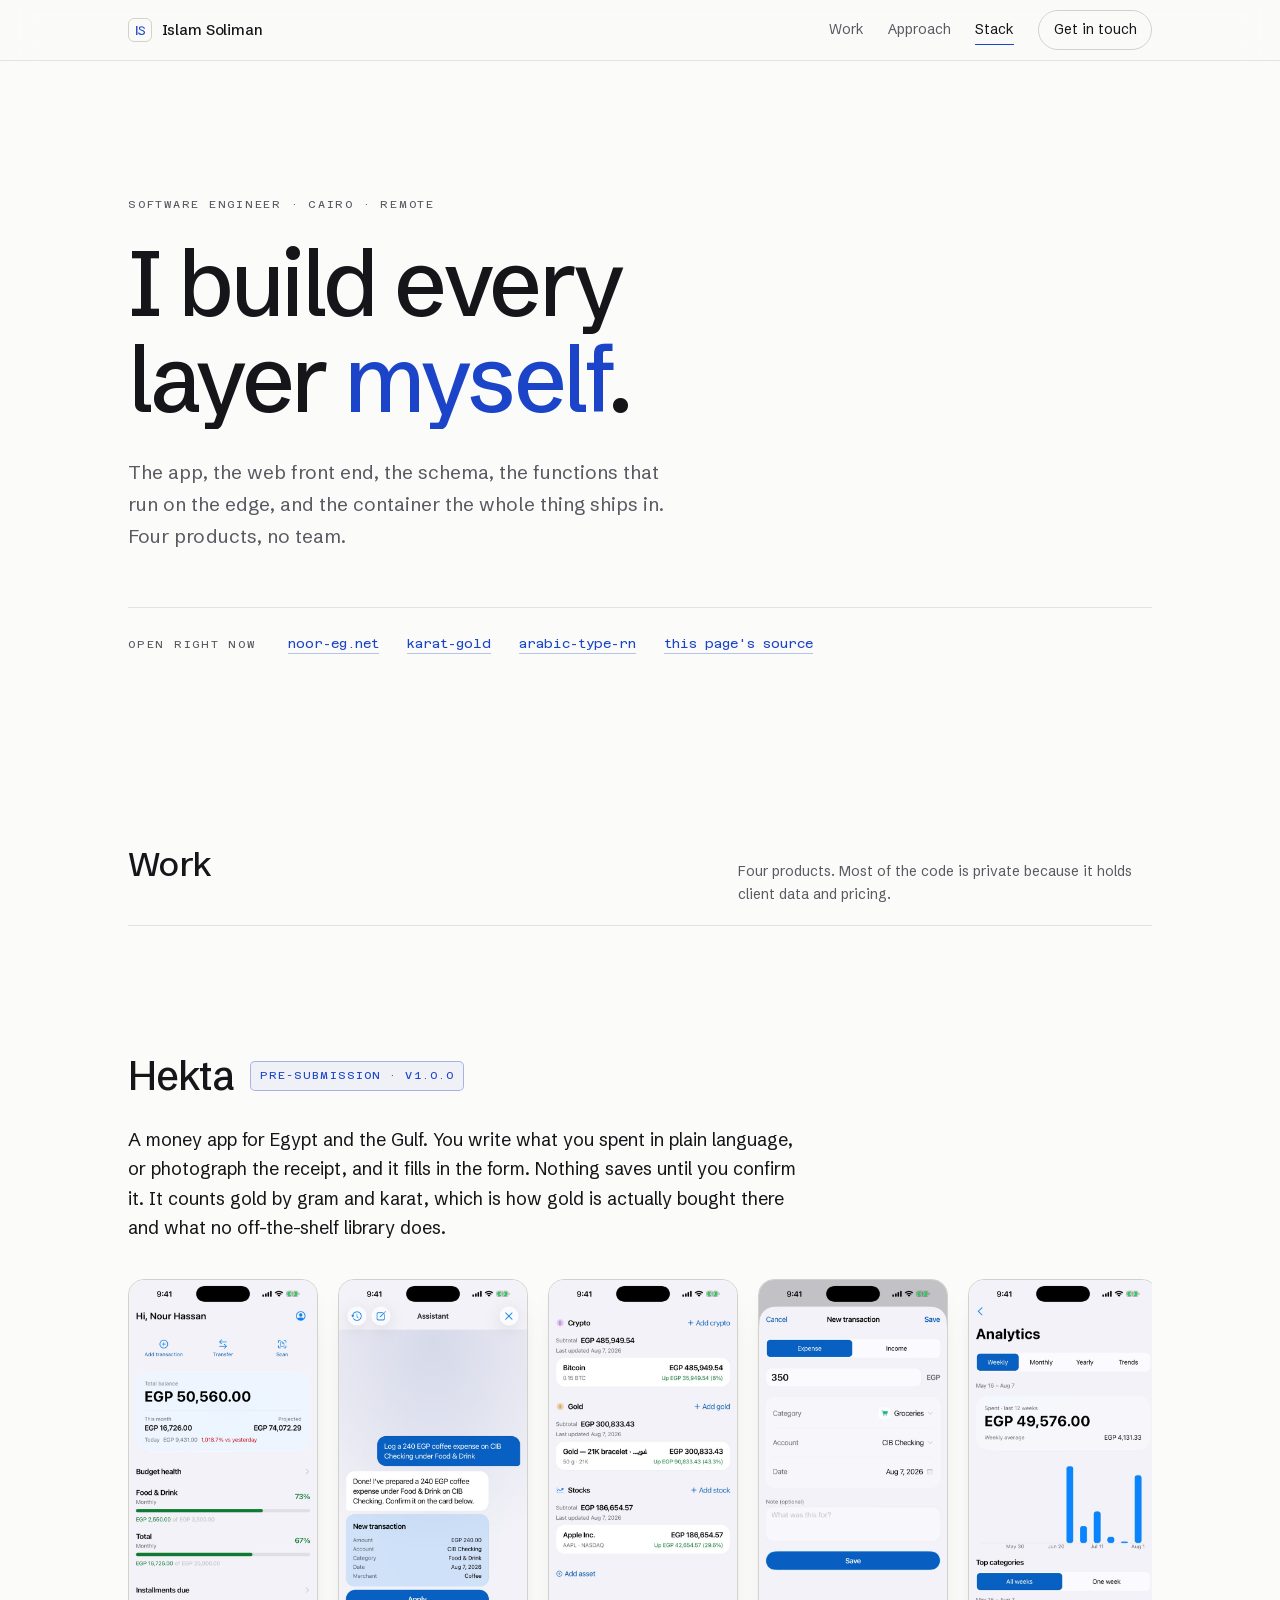
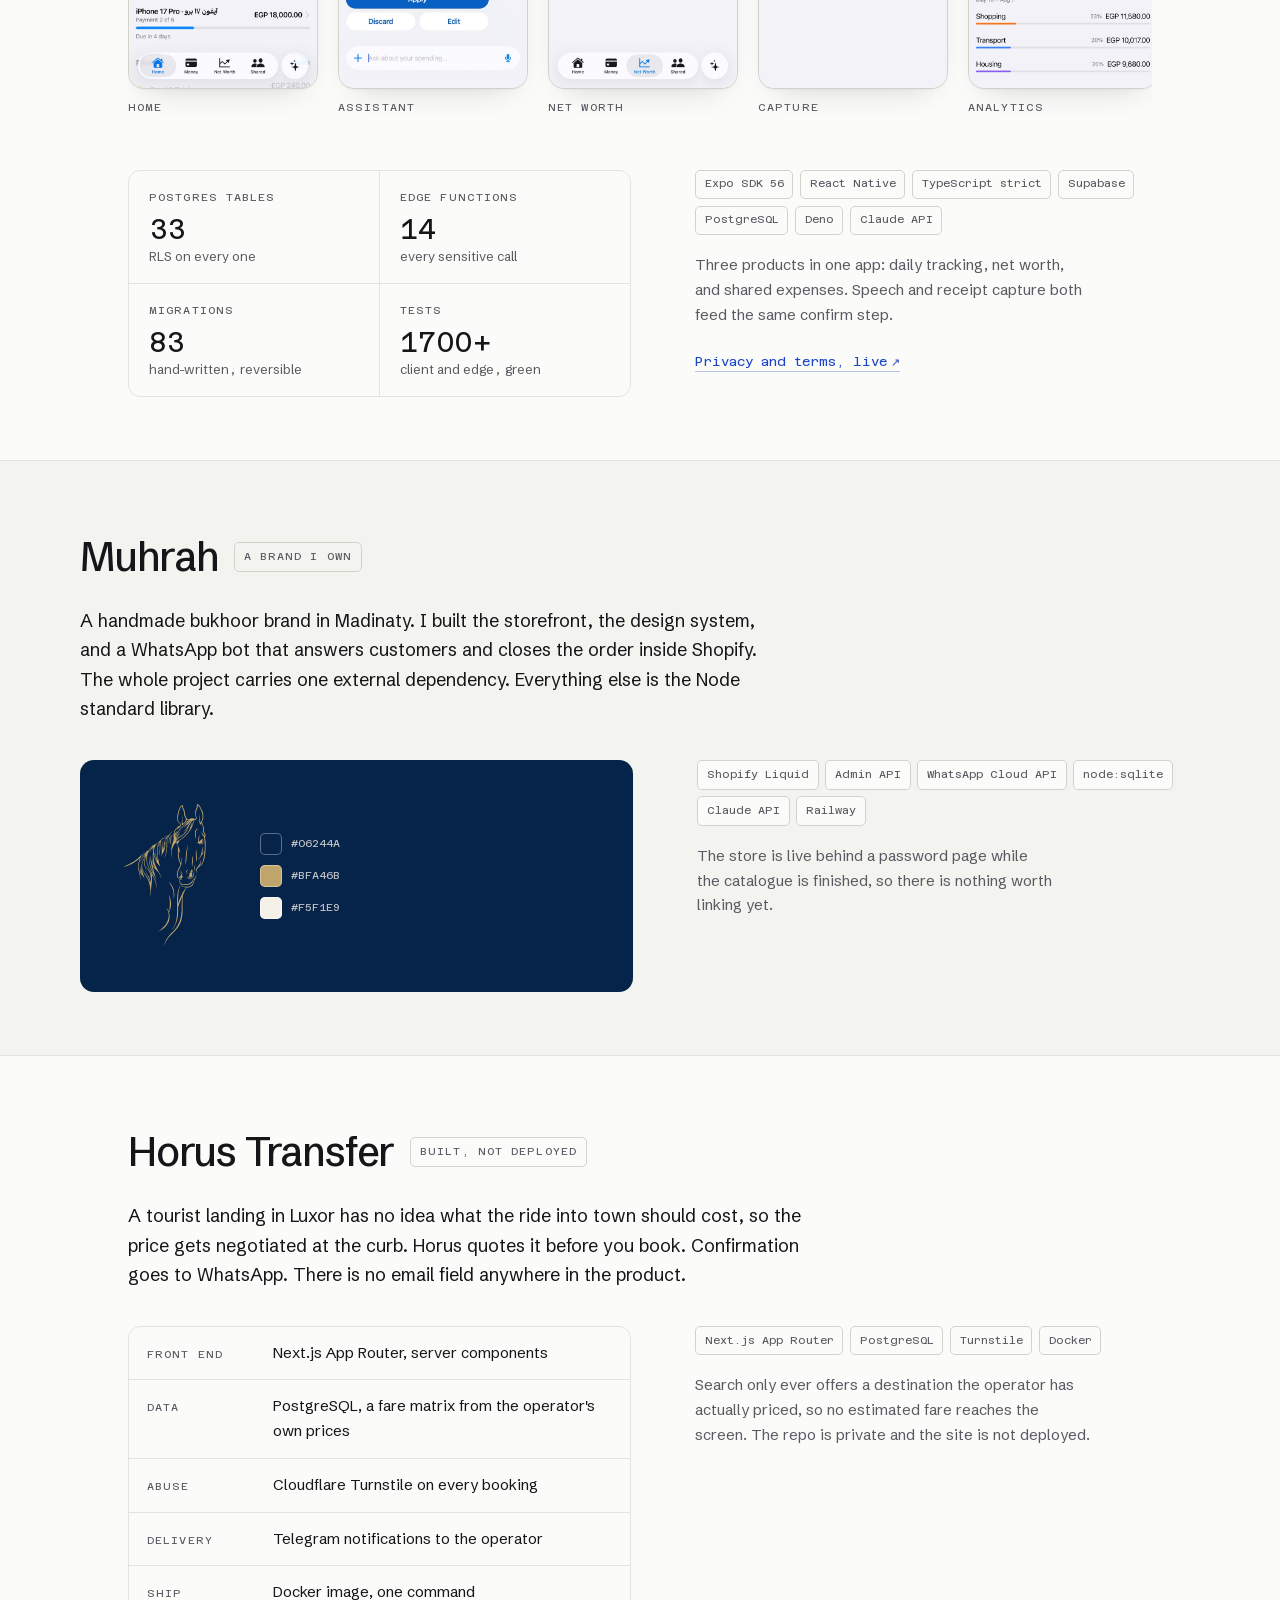
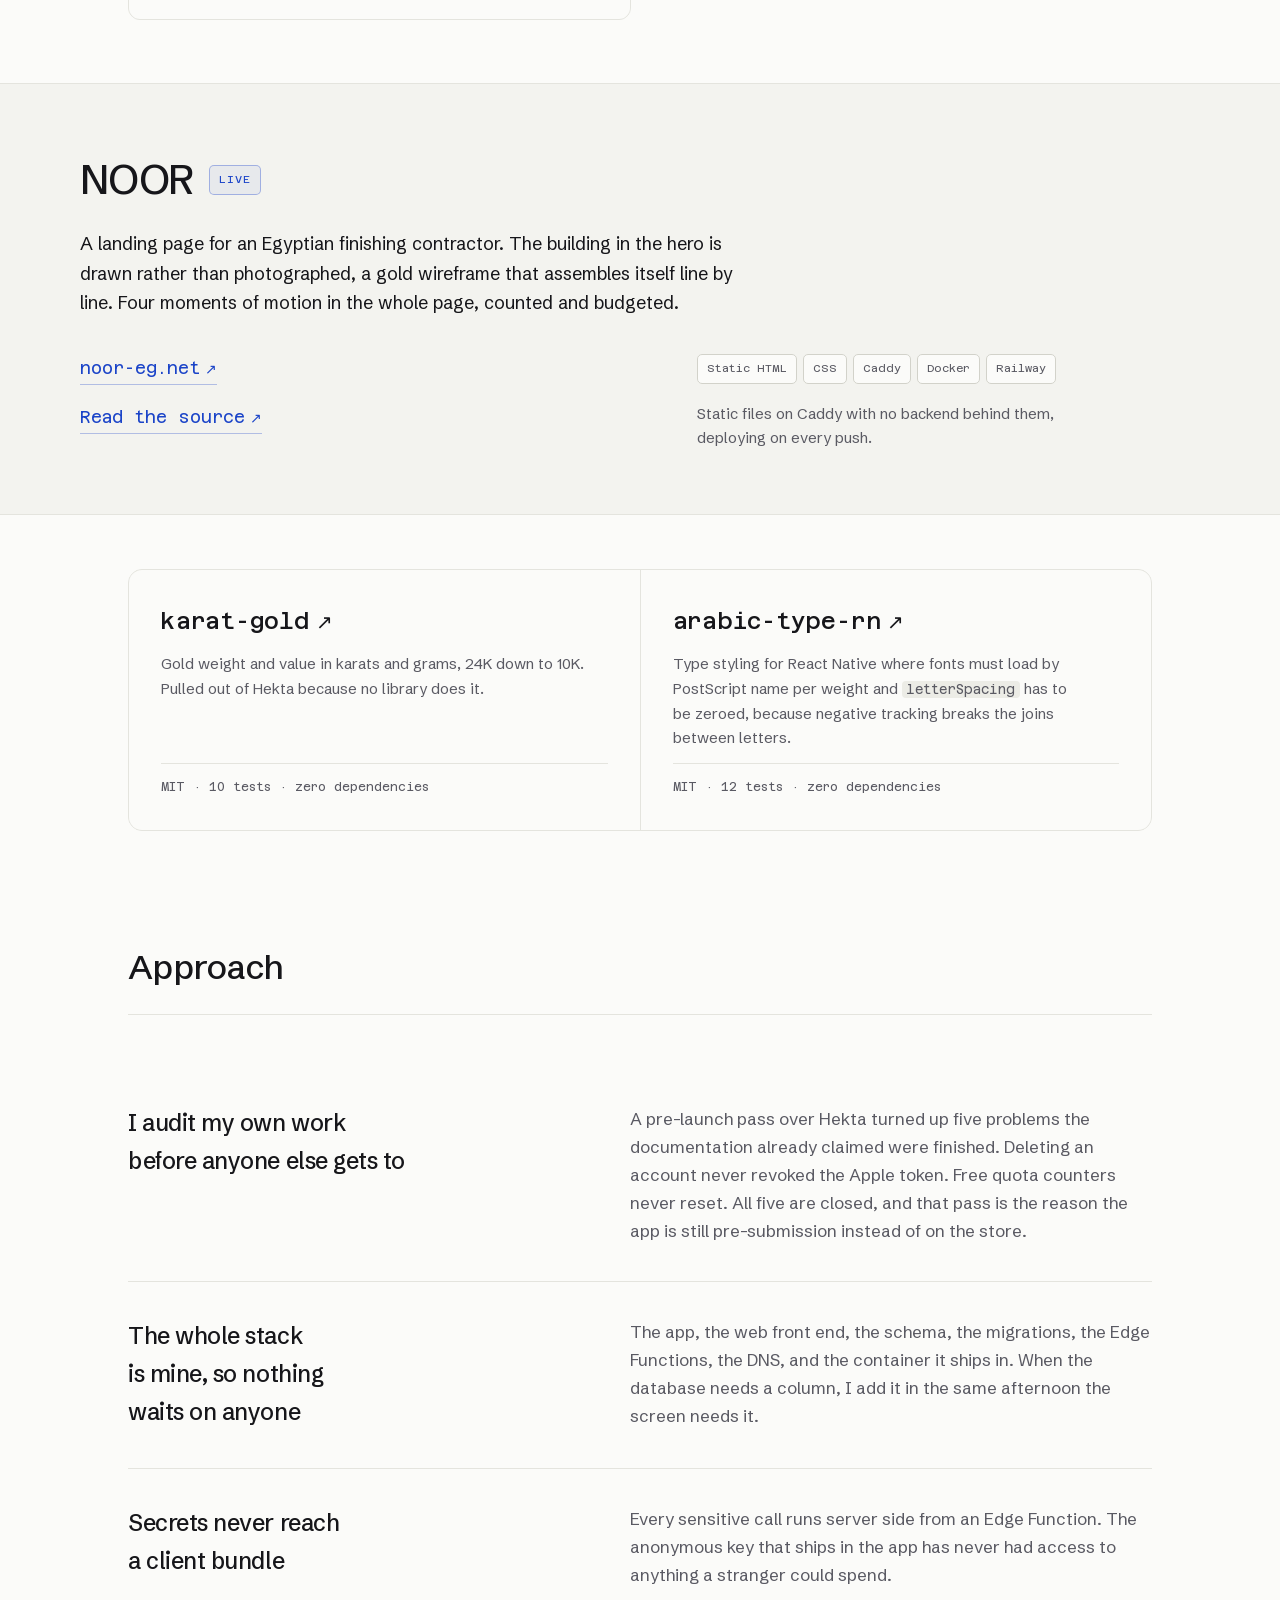
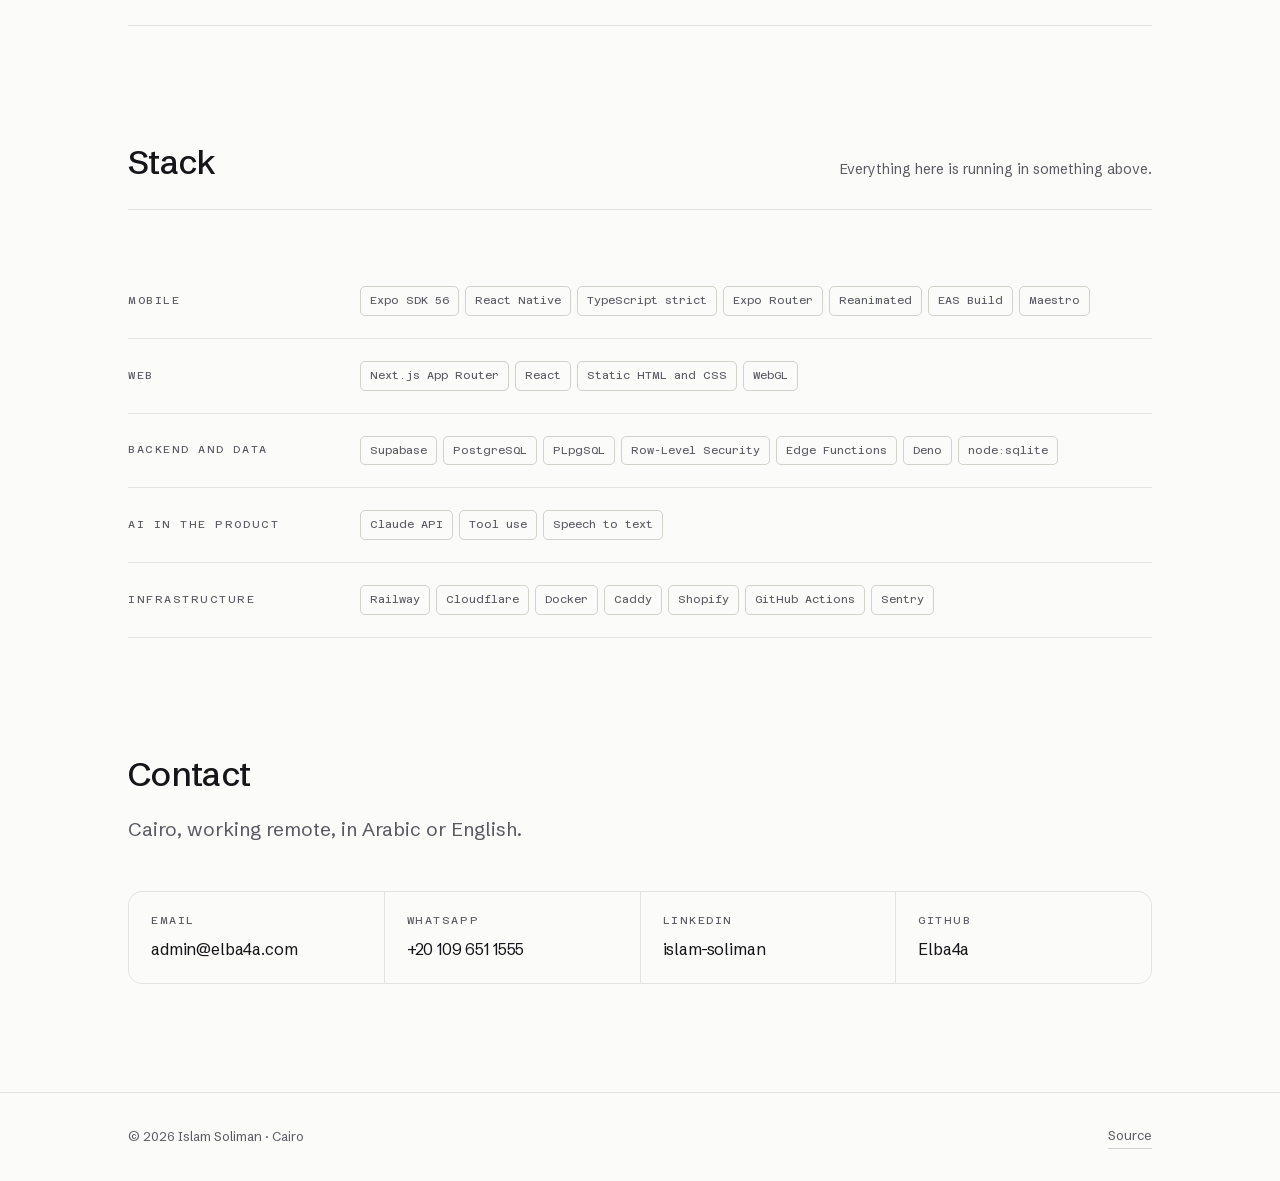
==== index.html @ f5911f98 "feat!: reposition off Arabic-first and rebuild the page as a 3D world Two changes Islam asked for ho" ====
<!doctype html>
<html lang="en" dir="ltr">
<head>
<meta charset="utf-8">
<meta name="viewport" content="width=device-width, initial-scale=1">
<title>Islam Soliman — Software Engineer</title>
<meta name="description" content="Islam Soliman builds whole products alone: the app, the web front end, the Postgres schema, the Edge Functions, and the container they ship in. React Native, Next.js, Supabase, Claude API.">
<link rel="canonical" href="https://elba4a.com/">
<link rel="icon" href="/assets/img/favicon.svg?v=3" type="image/svg+xml">
<link rel="icon" href="/assets/img/icon-32.png?v=3" sizes="32x32" type="image/png">
<link rel="apple-touch-icon" href="/assets/img/icon-180.png?v=3">
<link rel="preload" href="/assets/fonts/schibsted-grotesk-latin.woff2" as="font" type="font/woff2" crossorigin>
<link rel="stylesheet" href="/assets/css/site.css?v=3">
<script src="/assets/js/site.js?v=2" defer></script>
<meta property="og:type" content="website">
<meta property="og:locale" content="en_US">
<meta property="og:title" content="Islam Soliman — Software Engineer">
<meta property="og:description" content="I build whole products alone: the app, the web front end, the schema, the Edge Functions, and the container they ship in.">
<meta property="og:url" content="https://elba4a.com/">
<meta property="og:site_name" content="elba4a.com">
<meta property="og:image" content="https://elba4a.com/assets/img/og.png?v=3">
<meta property="og:image:type" content="image/png">
<meta property="og:image:width" content="1200">
<meta property="og:image:height" content="630">
<meta property="og:image:alt" content="Islam Soliman — I build every layer.">
<meta name="twitter:card" content="summary_large_image">
<meta name="theme-color" content="#FBFBF9">
</head>
<body>
<!--
THESIS: One engineer builds every layer of a product, so the page is the stack
itself, fallen through. Refuses both the flat card portfolio and the floating-island
3D world every WebGL portfolio ships.
OWN-WORLD: Paper ground, near-black ink, one deep blue. Schibsted Grotesk with Azeret
Mono on every figure. A procedural WebGL stack behind live DOM content, never inside it.
STORY: This person builds the app, the web, the schema, the functions and the
infrastructure alone; three of four products cannot be linked, so the openable ones
come first and the rest are counted.
FIRST VIEWPORT: Eyebrow, headline, one line of scope, four links that open right now,
with the device layer of the world drifting behind. Contact sits in the header.
FORM: Full 3D world, chosen by the user over a contained accent, wow prioritised over
scan speed; the static page remains complete for every client that cannot render it.
FINISH: unreviewed and undocumented is unfinished; this build ends with the finish review, the verdict, and DESIGN.md
-->

<a class="skip" href="#main">Skip to content</a>

<canvas id="world" aria-hidden="true"></canvas>

<header class="hdr">
  <div class="shell hdr__in">
    <a class="hdr__id" href="/">
      <span class="hdr__mark" aria-hidden="true">
        <svg viewBox="0 0 32 32" fill="none"><path d="M9 9v14" stroke="currentColor" stroke-width="2.6" stroke-linecap="square"/><path d="M23 11.5c-1.3-1.7-3.2-2.5-5-2.5-2.4 0-4 1.3-4 3.1 0 4.3 9.4 2.4 9.4 7.4 0 2.4-2.1 4-5.1 4-2.2 0-4.2-.9-5.5-2.6" stroke="currentColor" stroke-width="2.2" stroke-linecap="square"/></svg>
      </span>
      <span>Islam Soliman</span>
    </a>
    <nav class="hdr__nav" aria-label="Sections">
      <a href="#work">Work</a>
      <a href="#approach">Approach</a>
      <a href="#stack">Stack</a>
    </nav>
    <a class="hdr__cta" href="#contact">Get in touch</a>
  </div>
</header>

<main id="main">

  <!-- ------------------------------------------------------------- hero -->
  <section class="hero">
    <div class="shell">
      <p class="eyebrow">Software engineer · Cairo · Remote</p>

      <h1 class="hero__h">
        <span class="line"><span>I build every</span></span>
        <span class="line"><span>layer <em>myself</em>.</span></span>
      </h1>

      <p class="hero__sub">
        The app, the web front end, the schema, the functions that run on the edge, and the
        container the whole thing ships in. Four products, no team.
      </p>

      <div class="open">
        <span class="open__k">Open right now</span>
        <ul class="open__l">
          <li><a href="https://noor-eg.net" rel="noopener">noor-eg.net</a></li>
          <li><a href="https://github.com/Elba4a/karat-gold" rel="noopener">karat-gold</a></li>
          <li><a href="https://github.com/Elba4a/arabic-type-rn" rel="noopener">arabic-type-rn</a></li>
          <li><a href="https://github.com/Elba4a/elba4a-site" rel="noopener">this page's source</a></li>
        </ul>
      </div>
    </div>
  </section>

  <!-- ------------------------------------------------------------- work -->
  <section class="section" id="work">
    <div class="shell">
      <div class="s-head reveal">
        <h2>Work</h2>
        <p class="s-head__note">Four products. Most of the code is private because it holds client data and pricing.</p>
      </div>
    </div>

    <!-- ---------------------------------------------------------- hekta -->
    <article class="proj shell">
      <div class="proj__head reveal">
        <div class="proj__title">
          <h3>Hekta</h3>
          <span class="tag tag--live">Pre-submission · v1.0.0</span>
        </div>
        <p class="proj__lede">
          A money app for Egypt and the Gulf. You write what you spent in plain language, or
          photograph the receipt, and it fills in the form. Nothing saves until you confirm it.
          It counts gold by gram and karat, which is how gold is actually bought there and what
          no off-the-shelf library does.
        </p>
      </div>

      <div class="gallery reveal">
        <figure><img src="/assets/img/hekta-home.jpg?v=1" width="620" height="1347" loading="lazy" decoding="async" alt="Hekta home screen: total balance, budget health, and an instalment due in four days."><figcaption>Home</figcaption></figure>
        <figure><img src="/assets/img/hekta-assistant.jpg?v=1" width="620" height="1347" loading="lazy" decoding="async" alt="The assistant turns a typed sentence into a proposed transaction card with amount, account, category and merchant, waiting on Apply."><figcaption>Assistant</figcaption></figure>
        <figure><img src="/assets/img/hekta-networth.jpg?v=1" width="620" height="1347" loading="lazy" decoding="async" alt="Net worth, including gold held as an asset measured in grams and karats."><figcaption>Net worth</figcaption></figure>
        <figure><img src="/assets/img/hekta-capture.jpg?v=1" width="620" height="1347" loading="lazy" decoding="async" alt="Receipt capture, reading a photographed receipt into a transaction."><figcaption>Capture</figcaption></figure>
        <figure><img src="/assets/img/hekta-analytics.jpg?v=1" width="620" height="1347" loading="lazy" decoding="async" alt="Spending analytics broken down by category over time."><figcaption>Analytics</figcaption></figure>
      </div>

      <div class="proj__grid">
        <dl class="facts reveal">
          <div><dt>Postgres tables</dt><dd>33 <span>RLS on every one</span></dd></div>
          <div><dt>Edge Functions</dt><dd>14 <span>every sensitive call</span></dd></div>
          <div><dt>Migrations</dt><dd>83 <span>hand-written, reversible</span></dd></div>
          <div><dt>Tests</dt><dd>1700+ <span>client and edge, green</span></dd></div>
        </dl>

        <div class="proj__side reveal">
          <ul class="chips" aria-label="Stack">
            <li>Expo SDK 56</li><li>React Native</li><li>TypeScript strict</li>
            <li>Supabase</li><li>PostgreSQL</li><li>Deno</li><li>Claude API</li>
          </ul>
          <p class="proj__meta">
            Three products in one app: daily tracking, net worth, and shared expenses. Speech
            and receipt capture both feed the same confirm step.
          </p>
          <p class="proj__link">
            <a href="https://legal.hekta.money" rel="noopener">Privacy and terms, live<span class="go"></span></a>
          </p>
        </div>
      </div>
    </article>

    <!-- --------------------------------------------------------- muhrah -->
    <article class="proj proj--alt shell">
      <div class="proj__head reveal">
        <div class="proj__title">
          <h3>Muhrah</h3>
          <span class="tag">A brand I own</span>
        </div>
        <p class="proj__lede">
          A handmade bukhoor brand in Madinaty. I built the storefront, the design system, and
          a WhatsApp bot that answers customers and closes the order inside Shopify. The whole
          project carries one external dependency. Everything else is the Node standard library.
        </p>
      </div>

      <div class="proj__grid">
        <div class="brandcard reveal">
          <div class="brandcard__mark">
            <img src="/assets/img/muhrah-emblem.svg?v=1" width="130" height="200" loading="lazy" decoding="async"
                 alt="The Muhrah emblem, a gold filigree crest.">
          </div>
          <ul class="swatches" aria-label="Brand palette">
            <li><i style="--c:#06244A"></i><span>#06244A</span></li>
            <li><i style="--c:#BFA46B"></i><span>#BFA46B</span></li>
            <li><i style="--c:#F5F1E9"></i><span>#F5F1E9</span></li>
          </ul>
        </div>

        <div class="proj__side reveal">
          <ul class="chips" aria-label="Stack">
            <li>Shopify Liquid</li><li>Admin API</li><li>WhatsApp Cloud API</li>
            <li>node:sqlite</li><li>Claude API</li><li>Railway</li>
          </ul>
          <p class="proj__meta">
            The store is live behind a password page while the catalogue is finished, so there
            is nothing worth linking yet.
          </p>
        </div>
      </div>
    </article>

    <!-- ---------------------------------------------------------- horus -->
    <article class="proj shell">
      <div class="proj__head reveal">
        <div class="proj__title">
          <h3>Horus Transfer</h3>
          <span class="tag">Built, not deployed</span>
        </div>
        <p class="proj__lede">
          A tourist landing in Luxor has no idea what the ride into town should cost, so the
          price gets negotiated at the curb. Horus quotes it before you book. Confirmation goes
          to WhatsApp. There is no email field anywhere in the product.
        </p>
      </div>

      <div class="proj__grid">
        <ol class="ledger reveal" aria-label="What I built on this one">
          <li><span class="ledger__k">Front end</span><span class="ledger__v">Next.js App Router, server components</span></li>
          <li><span class="ledger__k">Data</span><span class="ledger__v">PostgreSQL, a fare matrix from the operator's own prices</span></li>
          <li><span class="ledger__k">Abuse</span><span class="ledger__v">Cloudflare Turnstile on every booking</span></li>
          <li><span class="ledger__k">Delivery</span><span class="ledger__v">Telegram notifications to the operator</span></li>
          <li><span class="ledger__k">Ship</span><span class="ledger__v">Docker image, one command</span></li>
        </ol>

        <div class="proj__side reveal">
          <ul class="chips" aria-label="Stack">
            <li>Next.js App Router</li><li>PostgreSQL</li><li>Turnstile</li><li>Docker</li>
          </ul>
          <p class="proj__meta">
            Search only ever offers a destination the operator has actually priced, so no
            estimated fare reaches the screen. The repo is private and the site is not
            deployed.
          </p>
        </div>
      </div>
    </article>

    <!-- ----------------------------------------------------------- noor -->
    <article class="proj proj--alt shell">
      <div class="proj__head reveal">
        <div class="proj__title">
          <h3>NOOR</h3>
          <span class="tag tag--live">Live</span>
        </div>
        <p class="proj__lede">
          A landing page for an Egyptian finishing contractor. The building in the hero is drawn
          rather than photographed, a gold wireframe that assembles itself line by line. Four
          moments of motion in the whole page, counted and budgeted.
        </p>
      </div>

      <div class="proj__grid">
        <p class="proj__link proj__link--big reveal">
          <a href="https://noor-eg.net" rel="noopener">noor-eg.net<span class="go"></span></a>
          <a href="https://github.com/Elba4a/noor-eg" rel="noopener">Read the source<span class="go"></span></a>
        </p>
        <div class="proj__side reveal">
          <ul class="chips" aria-label="Stack">
            <li>Static HTML</li><li>CSS</li><li>Caddy</li><li>Docker</li><li>Railway</li>
          </ul>
          <p class="proj__meta">
            Static files on Caddy with no backend behind them, deploying on every push.
          </p>
        </div>
      </div>
    </article>

    <!-- ---------------------------------------------------- open source -->
    <div class="shell">
      <div class="oss">
        <a class="oss__c reveal" href="https://github.com/Elba4a/karat-gold" rel="noopener">
          <h3>karat-gold<span class="go"></span></h3>
          <p>
            Gold weight and value in karats and grams, 24K down to 10K. Pulled out of Hekta
            because no library does it.
          </p>
          <span class="oss__m">MIT · 10 tests · zero dependencies</span>
        </a>
        <a class="oss__c reveal" href="https://github.com/Elba4a/arabic-type-rn" rel="noopener">
          <h3>arabic-type-rn<span class="go"></span></h3>
          <p>
            Type styling for React Native where fonts must load by PostScript name per weight
            and <code>letterSpacing</code> has to be zeroed, because negative tracking breaks
            the joins between letters.
          </p>
          <span class="oss__m">MIT · 12 tests · zero dependencies</span>
        </a>
      </div>
    </div>
  </section>

  <!-- --------------------------------------------------------- approach -->
  <section class="section" id="approach">
    <div class="shell">
      <div class="s-head reveal">
        <h2>Approach</h2>
      </div>

      <div class="appr">
        <article class="appr__i reveal">
          <h3>I audit my own work before anyone else gets to</h3>
          <p>
            A pre-launch pass over Hekta turned up five problems the documentation already
            claimed were finished. Deleting an account never revoked the Apple token. Free
            quota counters never reset. All five are closed, and that pass is the reason the
            app is still pre-submission instead of on the store.
          </p>
        </article>
        <article class="appr__i reveal">
          <h3>The whole stack is mine, so nothing waits on anyone</h3>
          <p>
            The app, the web front end, the schema, the migrations, the Edge Functions, the
            DNS, and the container it ships in. When the database needs a column, I add it in
            the same afternoon the screen needs it.
          </p>
        </article>
        <article class="appr__i reveal">
          <h3>Secrets never reach a client bundle</h3>
          <p>
            Every sensitive call runs server side from an Edge Function. The anonymous key that
            ships in the app has never had access to anything a stranger could spend.
          </p>
        </article>
      </div>
    </div>
  </section>

  <!-- ------------------------------------------------------------ stack -->
  <section class="section" id="stack">
    <div class="shell">
      <div class="s-head reveal">
        <h2>Stack</h2>
        <p class="s-head__note">Everything here is running in something above.</p>
      </div>

      <div class="stack">
        <div class="stack__r reveal">
          <div class="stack__k">Mobile</div>
          <ul class="chips">
            <li>Expo SDK 56</li><li>React Native</li><li>TypeScript strict</li>
            <li>Expo Router</li><li>Reanimated</li><li>EAS Build</li><li>Maestro</li>
          </ul>
        </div>
        <div class="stack__r reveal">
          <div class="stack__k">Web</div>
          <ul class="chips">
            <li>Next.js App Router</li><li>React</li><li>Static HTML and CSS</li><li>WebGL</li>
          </ul>
        </div>
        <div class="stack__r reveal">
          <div class="stack__k">Backend and data</div>
          <ul class="chips">
            <li>Supabase</li><li>PostgreSQL</li><li>PLpgSQL</li>
            <li>Row-Level Security</li><li>Edge Functions</li><li>Deno</li><li>node:sqlite</li>
          </ul>
        </div>
        <div class="stack__r reveal">
          <div class="stack__k">AI in the product</div>
          <ul class="chips">
            <li>Claude API</li><li>Tool use</li><li>Speech to text</li>
          </ul>
        </div>
        <div class="stack__r reveal">
          <div class="stack__k">Infrastructure</div>
          <ul class="chips">
            <li>Railway</li><li>Cloudflare</li><li>Docker</li><li>Caddy</li>
            <li>Shopify</li><li>GitHub Actions</li><li>Sentry</li>
          </ul>
        </div>
      </div>
    </div>
  </section>

  <!-- ---------------------------------------------------------- contact -->
  <section class="section contact" id="contact">
    <div class="shell">
      <h2 class="reveal">Contact</h2>
      <p class="contact__l reveal">Cairo, working remote, in Arabic or English.</p>
      <ul class="links">
        <li class="reveal"><a href="mailto:admin@elba4a.com">
          <span class="links__k">Email</span><span class="links__v">admin@elba4a.com</span></a></li>
        <li class="reveal"><a href="https://wa.me/201096511555" rel="noopener">
          <span class="links__k">WhatsApp</span><span class="links__v">+20 109 651 1555</span></a></li>
        <li class="reveal"><a href="https://www.linkedin.com/in/islam-soliman-594622406" rel="noopener">
          <span class="links__k">LinkedIn</span><span class="links__v">islam-soliman</span></a></li>
        <li class="reveal"><a href="https://github.com/Elba4a" rel="noopener">
          <span class="links__k">GitHub</span><span class="links__v">Elba4a</span></a></li>
      </ul>
    </div>
  </section>

</main>

<footer class="ftr">
  <div class="shell ftr__in">
    <span>© 2026 Islam Soliman · Cairo</span>
    <a href="https://github.com/Elba4a/elba4a-site" rel="noopener">Source</a>
  </div>
</footer>

</body>
</html>
---- assets/css/site.css ----
/* elba4a.com — one stylesheet, no build step, no dependencies.
   Two self-hosted variable fonts, no network request off this origin.
   Boxes use CSS logical properties throughout; the page is LTR-only today, but
   the properties cost nothing and mean a second direction would not need a
   mirrored stylesheet. */

/* ----------------------------------------------------------------- fonts */

@font-face {
  font-family: "Schibsted Grotesk";
  src: url("/assets/fonts/schibsted-grotesk-latin.woff2") format("woff2");
  font-weight: 400 900;
  font-style: normal;
  font-display: swap;
}

@font-face {
  font-family: "Azeret Mono";
  src: url("/assets/fonts/azeret-mono-latin.woff2") format("woff2");
  font-weight: 400 600;
  font-style: normal;
  font-display: swap;
}

/* ---------------------------------------------------------------- tokens */

:root {
  /* Paper, not white. Pure #FFF under a warm-toned screenshot reads as a hole.
     Ratios measured against --paper:
     --ink 15.8:1 · --ink-2 6.1:1 · --accent 7.5:1 */
  --paper:   #FBFBF9;
  --paper-2: #F3F3EF;
  --paper-3: #ECECE6;
  --ink:     #16161A;
  --ink-2:   #5A5A63;
  --line:    #E4E4DE;
  --line-2:  #D2D2CA;
  --accent:  #1B44C8;
  --navy:    #06244A;
  --gold:    #BFA46B;

  --sans: "Schibsted Grotesk", system-ui, -apple-system, "Segoe UI", sans-serif;
  --mono: "Azeret Mono", ui-monospace, SFMono-Regular, Menlo, monospace;

  --shell: 1120px;
  --gut: clamp(1.25rem, 4.5vw, 3rem);
  --rhythm: clamp(5rem, 12vh, 9rem);

  --fs-display: clamp(2.75rem, 8vw, 5.75rem);
  --fs-h2:      clamp(1.5rem, 3.2vw, 2.125rem);
  --fs-h3:      clamp(1.1875rem, 1.8vw, 1.4375rem);
  --fs-body:    1.0625rem;
  --fs-meta:    .6875rem;

  --ease: cubic-bezier(.22, 1, .36, 1);
  --ease-out: cubic-bezier(.16, 1, .3, 1);
}

/* ------------------------------------------------------------------ base */

*, *::before, *::after { box-sizing: border-box; }

html {
  background: var(--paper);
  color-scheme: light;
  -webkit-text-size-adjust: 100%;
  scroll-behavior: smooth;
  scroll-padding-block-start: 5rem;
  /* `clip`, never `hidden`. `overflow-x: hidden` forces overflow-y to `auto`,
     which turns the element into a scroll container — and that container then
     becomes the nearest scrollport for every `animation-timeline: view()`
     below it. Since it never actually scrolls, those timelines go inactive and
     every scroll-revealed element stays stuck at opacity 0. */
  overflow-x: clip;
}

body {
  margin: 0;
  font-family: var(--sans);
  font-size: var(--fs-body);
  line-height: 1.65;
  color: var(--ink);
  background: var(--paper);
  font-synthesis-weight: none;
  -webkit-font-smoothing: antialiased;
  -moz-osx-font-smoothing: grayscale;
}

h1, h2, h3 { margin: 0; font-weight: 500; text-wrap: balance; letter-spacing: -.02em; }
p { margin: 0; text-wrap: pretty; }
ul, ol { margin: 0; padding: 0; list-style: none; }
dl, dd, dt { margin: 0; }

/* height:auto is load-bearing — the width/height attributes are there to
   reserve layout space, and without this the intrinsic height wins over
   max-width and the image renders at full height, cropped. */
img { max-width: 100%; height: auto; display: block; }

a { color: inherit; text-decoration: none; }

:focus-visible {
  outline: 2px solid var(--accent);
  outline-offset: 3px;
  border-radius: 3px;
}

code {
  font-family: var(--mono);
  font-size: .875em;
  background: var(--paper-3);
  padding: .1em .35em;
  border-radius: 4px;
}

.shell {
  max-width: var(--shell);
  margin-inline: auto;
  padding-inline: var(--gut);
}

.skip {
  position: absolute;
  inset-block-start: -100%;
  inset-inline-start: var(--gut);
  z-index: 30;
  padding: .6rem 1rem;
  background: var(--ink);
  color: var(--paper);
  font-size: .875rem;
}
.skip:focus { inset-block-start: .75rem; }

/* Arrow points along the reading direction in both scripts. */
.go::after { content: "\2197"; margin-inline-start: .35em; font-size: .85em; }

.eyebrow {
  font-family: var(--mono);
  font-size: var(--fs-meta);
  letter-spacing: .16em;
  text-transform: uppercase;
  color: var(--ink-2);
}

/* ---------------------------------------------------------------- header */

.hdr {
  position: sticky;
  inset-block-start: 0;
  z-index: 20;
  background: color-mix(in srgb, var(--paper) 80%, transparent);
  backdrop-filter: blur(16px) saturate(1.4);
  border-block-end: 1px solid var(--line);
}
.hdr__in {
  display: flex;
  align-items: center;
  gap: 1.5rem;
  min-height: 60px;
}
.hdr__id {
  display: inline-flex;
  align-items: center;
  gap: .6rem;
  font-size: .9375rem;
  font-weight: 500;
  letter-spacing: -.01em;
  margin-inline-end: auto;
}
.hdr__mark {
  inline-size: 24px;
  block-size: 24px;
  display: grid;
  place-items: center;
  border: 1px solid var(--line-2);
  border-radius: 6px;
  color: var(--accent);
  transition: border-color .25s var(--ease), background .25s var(--ease);
}
.hdr__mark svg { inline-size: 17px; block-size: 17px; }
.hdr__id:hover .hdr__mark { border-color: var(--accent); background: color-mix(in srgb, var(--accent) 7%, transparent); }

.hdr__nav { display: flex; gap: 1.5rem; }
.hdr__nav a {
  font-size: .875rem;
  color: var(--ink-2);
  position: relative;
  transition: color .2s var(--ease);
}
.hdr__nav a::after {
  content: "";
  position: absolute;
  inset-inline: 0;
  inset-block-end: -3px;
  block-size: 1px;
  background: currentColor;
  transform: scaleX(0);
  transform-origin: left center;
  transition: transform .3s var(--ease);
}
.hdr__nav a:hover { color: var(--ink); }
.hdr__nav a:hover::after { transform: scaleX(1); }
.hdr__nav a[aria-current] { color: var(--ink); }
.hdr__nav a[aria-current]::after { transform: scaleX(1); background: var(--accent); }

.hdr__cta {
  font-size: .875rem;
  padding: .45rem .9rem;
  border: 1px solid var(--line-2);
  border-radius: 999px;
  transition: border-color .25s var(--ease), background .25s var(--ease), color .25s var(--ease);
}
.hdr__cta:hover { border-color: var(--ink); background: var(--ink); color: var(--paper); }

/* ------------------------------------------------------------------ hero */

.hero { padding-block: clamp(4.5rem, 15vh, 9rem) clamp(3rem, 8vh, 5rem); }

.hero__h {
  font-size: var(--fs-display);
  font-weight: 500;
  line-height: .98;
  letter-spacing: -.038em;
  margin-block: 1.5rem 0;
  max-inline-size: 14ch;
}
.hero__h em { font-style: normal; color: var(--accent); }

/* Each line is its own clipping window so the type rises out of a mask
   instead of just fading in. */
.line { display: block; overflow: hidden; padding-block-end: .06em; }
.line > span { display: block; }

.hero__sub {
  margin-block-start: 1.75rem;
  max-inline-size: 46ch;
  color: var(--ink-2);
  font-size: clamp(1.0625rem, 1.5vw, 1.25rem);
}

/* The four things a reader can actually open, handed over before any card. */
.open {
  margin-block-start: clamp(2.5rem, 6vh, 4rem);
  padding-block-start: 1.25rem;
  border-block-start: 1px solid var(--line);
  display: flex;
  flex-wrap: wrap;
  align-items: baseline;
  gap: .75rem 2rem;
}
.open__k {
  font-family: var(--mono);
  font-size: var(--fs-meta);
  letter-spacing: .16em;
  text-transform: uppercase;
  color: var(--ink-2);
}
.open__l { display: flex; flex-wrap: wrap; gap: .5rem 1.75rem; }
.open__l a {
  font-family: var(--mono);
  font-size: .8125rem;
  color: var(--accent);
  padding-block-end: 2px;
  border-block-end: 1px solid color-mix(in srgb, var(--accent) 30%, transparent);
  transition: border-color .25s var(--ease);
}
.open__l a:hover { border-block-end-color: var(--accent); }

/* -------------------------------------------------------------- sections */

.section { padding-block: var(--rhythm) 0; }

.s-head {
  position: relative;
  display: flex;
  flex-wrap: wrap;
  align-items: baseline;
  justify-content: space-between;
  gap: 1rem 2rem;
  padding-block-end: 1.25rem;
  margin-block-end: clamp(2.5rem, 6vh, 4rem);
}
.s-head::after {
  content: "";
  position: absolute;
  inset-inline: 0;
  inset-block-end: 0;
  block-size: 1px;
  background: var(--line);
  transform-origin: left center;
}
.s-head h2 { font-size: var(--fs-h2); font-weight: 500; }
.s-head__note {
  font-size: .875rem;
  color: var(--ink-2);
  max-inline-size: 46ch;
}

/* -------------------------------------------------------------- projects */

.proj { padding-block: clamp(2.5rem, 7vh, 4.5rem); }
.proj + .proj { border-block-start: 1px solid var(--line); }

/* Alternating tint so four stacked case studies do not read as one field. */
.proj--alt {
  background: var(--paper-2);
  border-block: 1px solid var(--line);
  max-width: none;
  padding-inline: var(--gut);
}
.proj--alt > * {
  max-width: var(--shell);
  margin-inline: auto;
}
.proj--alt + .proj { border-block-start: 0; }

.proj__head { margin-block-end: clamp(1.75rem, 4vh, 2.5rem); }

.proj__title {
  display: flex;
  align-items: center;
  flex-wrap: wrap;
  gap: .75rem 1rem;
  margin-block-end: 1rem;
}
.proj__title h3 {
  font-size: clamp(1.75rem, 3.6vw, 2.5rem);
  font-weight: 500;
  letter-spacing: -.03em;
}
.proj__ar {
  font-size: .62em;
  color: var(--ink-2);
  font-weight: 400;
  margin-inline-start: .35em;
}

.tag {
  font-family: var(--mono);
  font-size: var(--fs-meta);
  letter-spacing: .1em;
  text-transform: uppercase;
  color: var(--ink-2);
  padding: .3rem .55rem;
  border: 1px solid var(--line-2);
  border-radius: 5px;
  white-space: nowrap;
}
.tag--live {
  color: var(--accent);
  border-color: color-mix(in srgb, var(--accent) 35%, transparent);
  background: color-mix(in srgb, var(--accent) 5%, transparent);
}

.proj__lede {
  font-size: clamp(1.0625rem, 1.4vw, 1.1875rem);
  max-inline-size: 62ch;
  color: var(--ink);
}

.proj__grid {
  display: grid;
  grid-template-columns: minmax(0, 1.1fr) minmax(0, 1fr);
  gap: clamp(2rem, 5vw, 4rem);
  align-items: start;
}

.proj__side { display: flex; flex-direction: column; gap: 1.125rem; }
.proj__meta { font-size: .9375rem; color: var(--ink-2); max-inline-size: 44ch; }

.proj__link a {
  font-family: var(--mono);
  font-size: .8125rem;
  color: var(--accent);
  border-block-end: 1px solid color-mix(in srgb, var(--accent) 30%, transparent);
  padding-block-end: 2px;
  transition: border-color .25s var(--ease);
}
.proj__link a:hover { border-block-end-color: var(--accent); }
.proj__link--big {
  display: flex;
  flex-direction: column;
  align-items: flex-start;
  gap: 1.125rem;
  align-self: start;
}
.proj__link--big a { font-size: 1.0625rem; }

/* chips */
.chips { display: flex; flex-wrap: wrap; gap: .4rem; }
.chips li {
  font-family: var(--mono);
  font-size: .6875rem;
  padding: .3rem .55rem;
  border: 1px solid var(--line-2);
  border-radius: 5px;
  color: var(--ink-2);
  background: var(--paper);
}

/* --------------------------------------------------------------- figures */

/* Numbers sit on the thing they measure, never in a decorative grid. */
.facts { display: grid; grid-template-columns: 1fr 1fr; gap: 1px; background: var(--line); border: 1px solid var(--line); border-radius: 12px; overflow: hidden; }
.facts > div { background: var(--paper); padding: 1.125rem 1.25rem; }
.proj--alt .facts > div { background: var(--paper-2); }
.facts dt {
  font-family: var(--mono);
  font-size: var(--fs-meta);
  letter-spacing: .1em;
  text-transform: uppercase;
  color: var(--ink-2);
}
.facts dd {
  font-family: var(--mono);
  font-variant-numeric: tabular-nums;
  font-size: clamp(1.375rem, 2.4vw, 1.75rem);
  line-height: 1.2;
  margin-block-start: .4rem;
  letter-spacing: -.02em;
}
.facts dd span {
  display: block;
  font-family: var(--sans);
  font-size: .8125rem;
  letter-spacing: 0;
  color: var(--ink-2);
  margin-block-start: .15rem;
}

/* brand card */
.brandcard {
  display: flex;
  align-items: center;
  gap: clamp(1.5rem, 3vw, 2.5rem);
  padding: clamp(1.5rem, 3vw, 2rem);
  background: var(--navy);
  border-radius: 14px;
}
.brandcard__mark img { block-size: clamp(120px, 18vw, 168px); inline-size: auto; }
.swatches { display: grid; gap: .625rem; }
.swatches li { display: flex; align-items: center; gap: .6rem; }
/* The navy chip sits on a navy card, so the ring is what makes it a chip at
   all rather than a hole. It has to read on every swatch, dark and light. */
.swatches i {
  inline-size: 22px;
  block-size: 22px;
  border-radius: 5px;
  background: var(--c);
  box-shadow: inset 0 0 0 1px rgb(255 255 255 / .34);
}
.swatches span {
  font-family: var(--mono);
  font-size: .6875rem;
  color: color-mix(in srgb, #F5F1E9 78%, transparent);
}

/* locales */
.locales { display: flex; flex-wrap: wrap; gap: .5rem; }
.locales span {
  font-size: .9375rem;
  padding: .4rem .7rem;
  border: 1px solid var(--line-2);
  border-radius: 7px;
  background: var(--paper);
}
.proj--alt .locales span { background: var(--paper-2); }

/* ----------------------------------------------------------- open source */

.oss {
  display: grid;
  grid-template-columns: repeat(auto-fit, minmax(min(100%, 300px), 1fr));
  gap: 1px;
  background: var(--line);
  border: 1px solid var(--line);
  border-radius: 14px;
  overflow: hidden;
  margin-block-start: clamp(2.5rem, 6vh, 4rem);
}
.oss__c {
  background: var(--paper);
  padding: clamp(1.5rem, 3vw, 2rem);
  display: flex;
  flex-direction: column;
  gap: .75rem;
  transition: background .25s var(--ease);
}
.oss__c:hover { background: var(--paper-2); }
.oss__c h3 { font-size: var(--fs-h3); font-family: var(--mono); font-weight: 500; letter-spacing: -.01em; }
.oss__c:hover h3 { color: var(--accent); }
.oss__c p { font-size: .9375rem; color: var(--ink-2); }
.oss__m {
  font-family: var(--mono);
  font-size: .75rem;
  color: var(--ink-2);
  margin-block-start: auto;
  padding-block-start: .875rem;
  border-block-start: 1px solid var(--line);
}

/* -------------------------------------------------------------- approach */

/* No top border: the section head already draws a rule directly above, and two
   hairlines a few pixels apart read as a mistake. */
.appr { display: grid; gap: 1px; background: var(--line); border-block-end: 1px solid var(--line); }
.appr__i {
  background: var(--paper);
  padding-block: clamp(1.75rem, 4vh, 2.5rem);
  display: grid;
  grid-template-columns: minmax(0, 1fr) minmax(0, 1.15fr);
  gap: clamp(1rem, 4vw, 3rem);
  align-items: start;
}
.appr__i h3 {
  font-size: var(--fs-h3);
  font-weight: 500;
  max-inline-size: 20ch;
  text-wrap: balance;
}
.appr__i p { color: var(--ink-2); max-inline-size: 56ch; }

/* ----------------------------------------------------------------- stack */

.stack { display: grid; gap: 1px; background: var(--line); border-block-end: 1px solid var(--line); }
.stack__r {
  background: var(--paper);
  display: grid;
  grid-template-columns: minmax(120px, 200px) 1fr;
  gap: clamp(1rem, 3vw, 2rem);
  align-items: start;
  padding-block: 1.375rem;
}
.stack__k {
  font-family: var(--mono);
  font-size: var(--fs-meta);
  letter-spacing: .14em;
  text-transform: uppercase;
  color: var(--ink-2);
  padding-block-start: .35rem;
}

/* --------------------------------------------------------------- contact */

.contact { padding-block: var(--rhythm); }
.contact h2 { font-size: var(--fs-h2); font-weight: 500; }
.contact__l {
  margin-block-start: .75rem;
  color: var(--ink-2);
  font-size: clamp(1.0625rem, 1.5vw, 1.25rem);
}
.links {
  margin-block-start: clamp(2rem, 5vh, 3rem);
  display: grid;
  grid-template-columns: repeat(auto-fit, minmax(min(100%, 240px), 1fr));
  gap: 1px;
  background: var(--line);
  border: 1px solid var(--line);
  border-radius: 14px;
  overflow: hidden;
}
.links a {
  background: var(--paper);
  display: flex;
  flex-direction: column;
  gap: .4rem;
  padding: 1.25rem 1.375rem;
  block-size: 100%;
  transition: background .25s var(--ease);
}
.links a:hover { background: var(--paper-2); }
.links__k {
  font-family: var(--mono);
  font-size: var(--fs-meta);
  letter-spacing: .14em;
  text-transform: uppercase;
  color: var(--ink-2);
}
.links__v { font-size: 1rem; letter-spacing: -.01em; }
.links a:hover .links__v { color: var(--accent); }

/* ---------------------------------------------------------------- footer */

.ftr { border-block-start: 1px solid var(--line); padding-block: 2rem; }
.ftr__in {
  display: flex;
  flex-wrap: wrap;
  align-items: center;
  justify-content: space-between;
  gap: 1rem;
  font-size: .8125rem;
  color: var(--ink-2);
}
.ftr__in a { border-block-end: 1px solid var(--line-2); padding-block-end: 2px; }
.ftr__in a:hover { color: var(--ink); border-block-end-color: var(--ink); }

/* ------------------------------------------------------ entrance motion */

/* Entrance motion is opt-IN, never opt-out. The default state above is fully
   visible, so anything that stops the animation from running — a reduced-motion
   preference, an extension, an old engine — still leaves a readable page
   rather than an empty box where the content should be. */
@media (prefers-reduced-motion: no-preference) {
  .line > span {
    transform: translateY(105%);
    animation: line-in 1s var(--ease) forwards;
  }
  .line:nth-child(2) > span { animation-delay: .08s; }

  .hero .eyebrow { opacity: 0; animation: fade-in .7s var(--ease) .1s forwards; }
  .hero__sub { opacity: 0; animation: rise .8s var(--ease) .34s forwards; }
  .open { opacity: 0; animation: rise .8s var(--ease) .46s forwards; }
}

@keyframes line-in { to { transform: translateY(0); } }
@keyframes fade-in { to { opacity: 1; } }
@keyframes rise { from { opacity: 0; transform: translateY(12px); } to { opacity: 1; transform: none; } }

/* -------------------------------------------------- scroll-driven motion */

/* CSS scroll-driven animation — no JavaScript, no IntersectionObserver, no
   library. Gated twice on purpose: a browser without `animation-timeline`, or
   a reader who asked for less motion, never gets the hidden start state at
   all, so nothing can strand content at opacity 0. */

@supports (animation-timeline: view()) {
 @media (prefers-reduced-motion: no-preference) {
  .reveal {
    animation: reveal-up linear both;
    animation-timeline: view();
    animation-range: entry 4% cover 26%;
  }

  /* The section rule draws itself along the reading direction. This lives on a
     pseudo-element and only touches `transform`, because `.s-head` is also a
     `.reveal` and two animations on one opacity fight each other. */
  .s-head::after {
    animation: draw linear both;
    animation-timeline: view();
    animation-range: entry 10% cover 34%;
  }

 }
}

@keyframes reveal-up {
  from { opacity: 0; transform: translateY(20px); }
  to   { opacity: 1; transform: none; }
}
@keyframes draw {
  from { transform: scaleX(0); }
  to   { transform: scaleX(1); }
}

/* ------------------------------------------------------------ responsive */

@media (max-width: 900px) {
  .proj__grid { grid-template-columns: 1fr; }
  .appr__i { grid-template-columns: 1fr; gap: .625rem; }
  .stack__r { grid-template-columns: 1fr; gap: .625rem; }
  .proj__link--big { flex-direction: row; flex-wrap: wrap; gap: 1.5rem; align-self: start; }
}

@media (max-width: 620px) {
  .hdr__nav { display: none; }
  .hdr__id { margin-inline-end: auto; }
  .facts { grid-template-columns: 1fr; }
  .brandcard { flex-direction: column; align-items: flex-start; }
  .s-head { flex-direction: column; gap: .5rem; }
}

/* --------------------------------------------------------- reduced motion */

/* Every entrance and scroll animation on this page already lives behind
   `prefers-reduced-motion: no-preference`, so there is nothing here to undo —
   only the things that are on by default. */
@media (prefers-reduced-motion: reduce) {
  html { scroll-behavior: auto; }
  *, *::before, *::after { transition-duration: .001ms !important; }
}

/* ------------------------------------------------------------- the world */

/* The canvas is a backdrop, never a container. Every word on this page lives
   in the DOM above it, so a client that never gets a WebGL context loses the
   scene and nothing else. It stays `display:none` until site.js has confirmed
   the client can actually render it and adds `.has-world`. */

#world {
  display: none;
  position: fixed;
  inset: 0;
  inline-size: 100%;
  block-size: 100%;
  z-index: 0;
  pointer-events: none;
}
.has-world #world { display: block; }

/* Only lift the content out of the stacking context when there is something
   behind it to lift away from. */
.has-world body > :not(#world) { position: relative; z-index: 1; }
.has-world body { background: transparent; }

/* Text over a moving scene needs its own ground or it becomes unreadable the
   moment a bright instance drifts underneath. Sections keep a near-opaque
   paper panel; the scene reads through the hero and between the bands. */
.has-world .section,
.has-world .ftr {
  background: color-mix(in srgb, var(--paper) 88%, transparent);
  backdrop-filter: blur(14px) saturate(1.2);
}
.has-world .proj--alt {
  background: color-mix(in srgb, var(--paper-2) 90%, transparent);
}
.has-world .hero { background: none; }

/* ---------------------------------------------------------------- gallery */

/* Five real screens. The horizontal scroll is deliberate: it keeps the product
   at a readable size instead of shrinking five phones into thumbnails. */
.gallery {
  display: grid;
  grid-auto-flow: column;
  grid-auto-columns: min(190px, 46vw);
  gap: clamp(.75rem, 1.6vw, 1.25rem);
  overflow-x: auto;
  overscroll-behavior-x: contain;
  scroll-snap-type: x mandatory;
  padding-block-end: 1rem;
  margin-block-end: clamp(1.5rem, 4vh, 2.5rem);
  scrollbar-width: thin;
}
.gallery figure { margin: 0; scroll-snap-align: start; }
.gallery img {
  inline-size: 100%;
  border-radius: 16px;
  border: 1px solid var(--line-2);
  background: var(--paper-3);
  box-shadow: 0 1px 2px rgb(0 0 0 / .04), 0 14px 32px -18px rgb(0 0 0 / .2);
}
.gallery figcaption {
  margin-block-start: .625rem;
  font-family: var(--mono);
  font-size: var(--fs-meta);
  letter-spacing: .1em;
  text-transform: uppercase;
  color: var(--ink-2);
}

/* ----------------------------------------------------------------- ledger */

/* Horus has no screenshots and no link, so what it shows is the parts list. */
.ledger {
  display: grid;
  gap: 1px;
  background: var(--line);
  border: 1px solid var(--line);
  border-radius: 12px;
  overflow: hidden;
  counter-reset: layer;
}
.ledger li {
  background: var(--paper);
  display: grid;
  grid-template-columns: minmax(84px, 110px) 1fr;
  gap: 1rem;
  align-items: baseline;
  padding: .875rem 1.125rem;
}
.proj--alt .ledger li { background: var(--paper-2); }
.ledger__k {
  font-family: var(--mono);
  font-size: var(--fs-meta);
  letter-spacing: .1em;
  text-transform: uppercase;
  color: var(--ink-2);
}
.ledger__v { font-size: .9375rem; }

@media (max-width: 620px) {
  .ledger li { grid-template-columns: 1fr; gap: .2rem; }
}

/* A soft paper scrim under the reading column. The scene is deliberately kept
   out of the centre, but a bright instance can still drift close enough to
   fight the headline, and the headline has to win every time. */
.has-world .hero { position: relative; }
.has-world .hero::before {
  content: "";
  position: absolute;
  inset: -6% -10%;
  z-index: -1;
  background: radial-gradient(
    62% 58% at 32% 50%,
    color-mix(in srgb, var(--paper) 94%, transparent) 0%,
    color-mix(in srgb, var(--paper) 78%, transparent) 45%,
    transparent 78%);
  pointer-events: none;
}
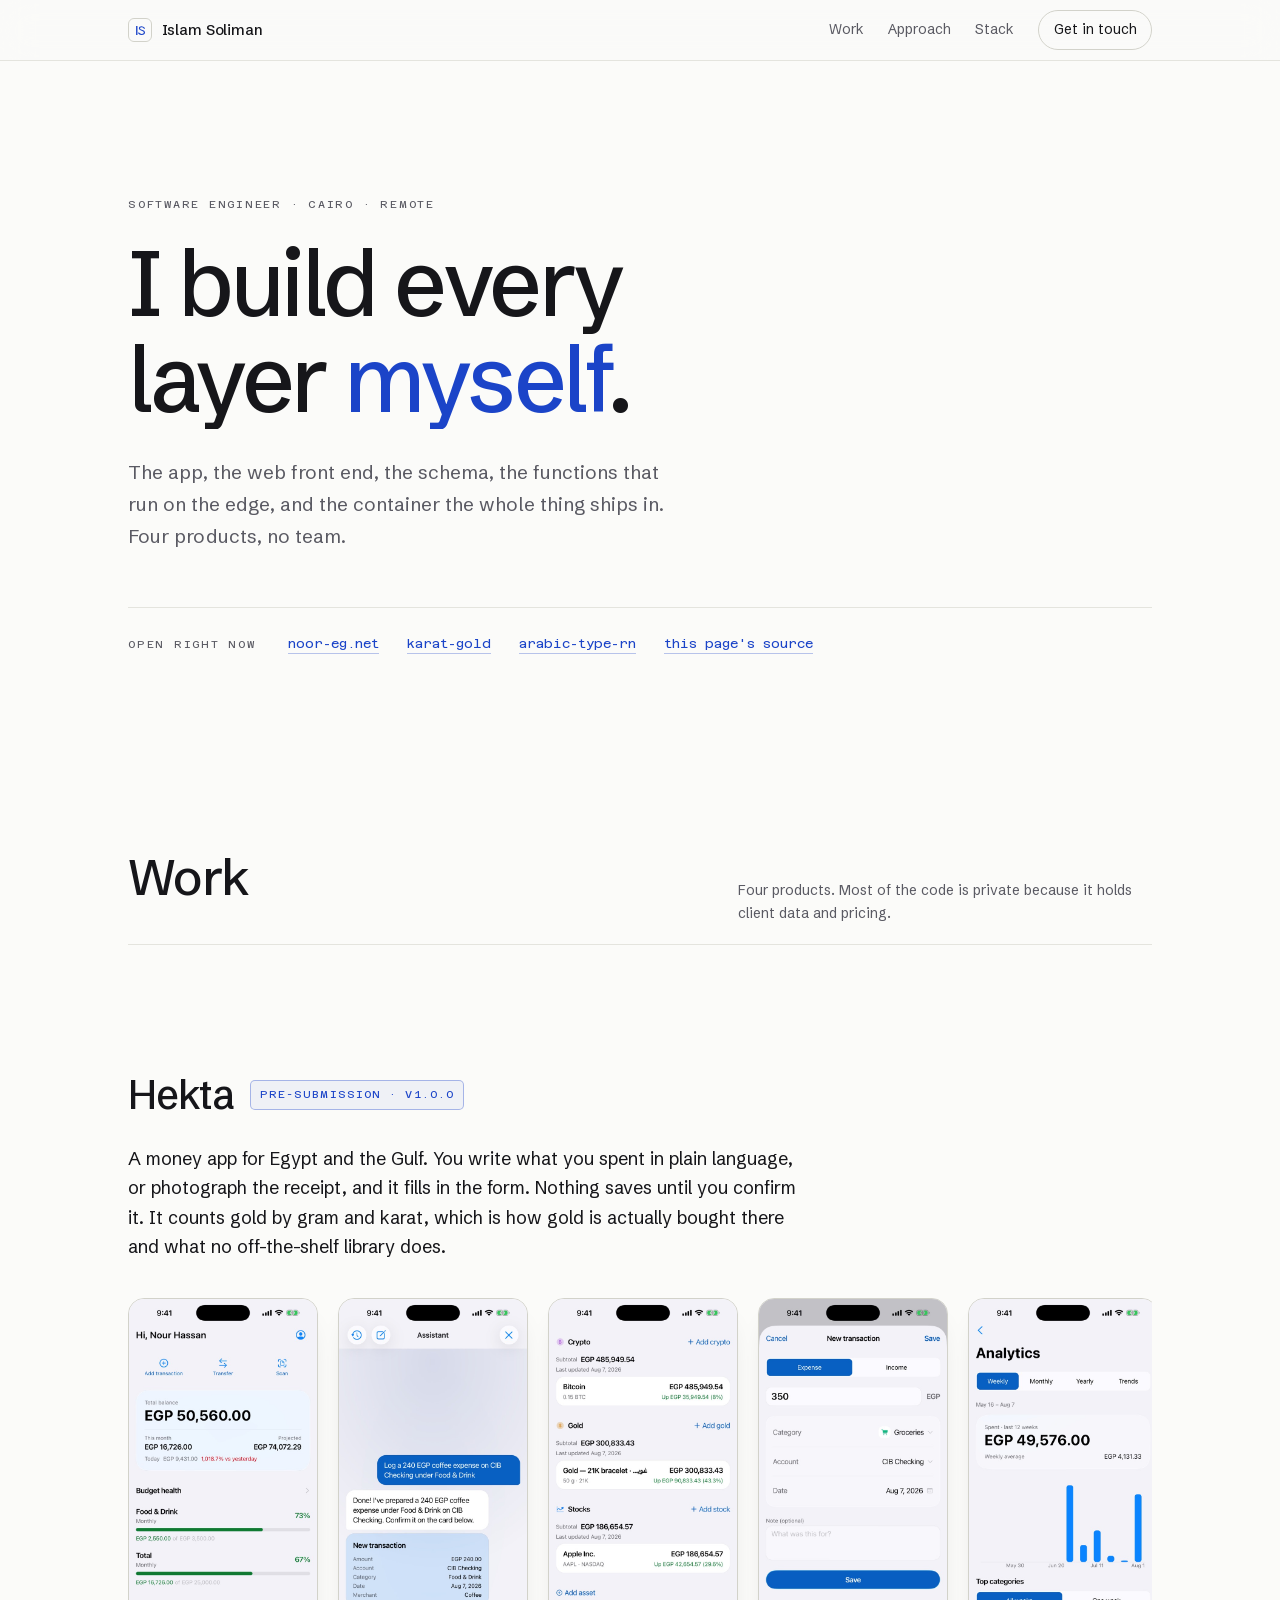
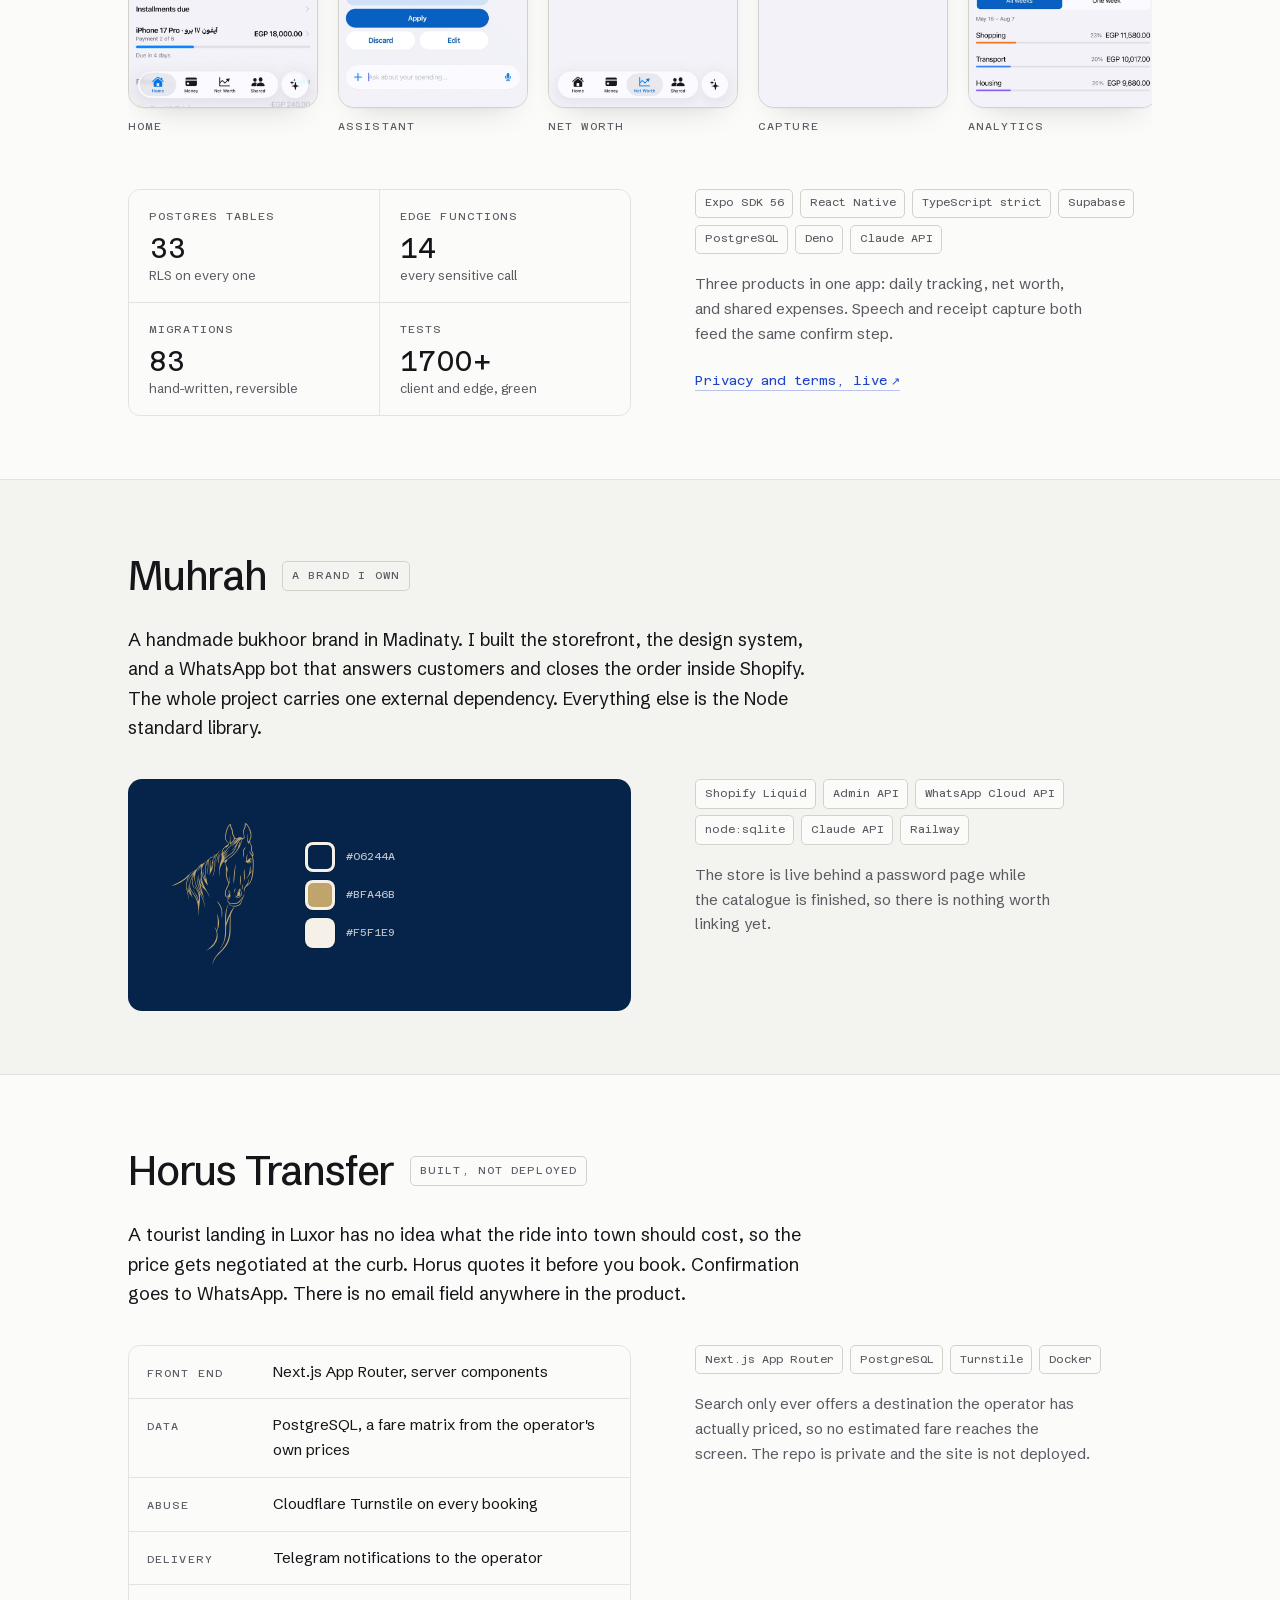
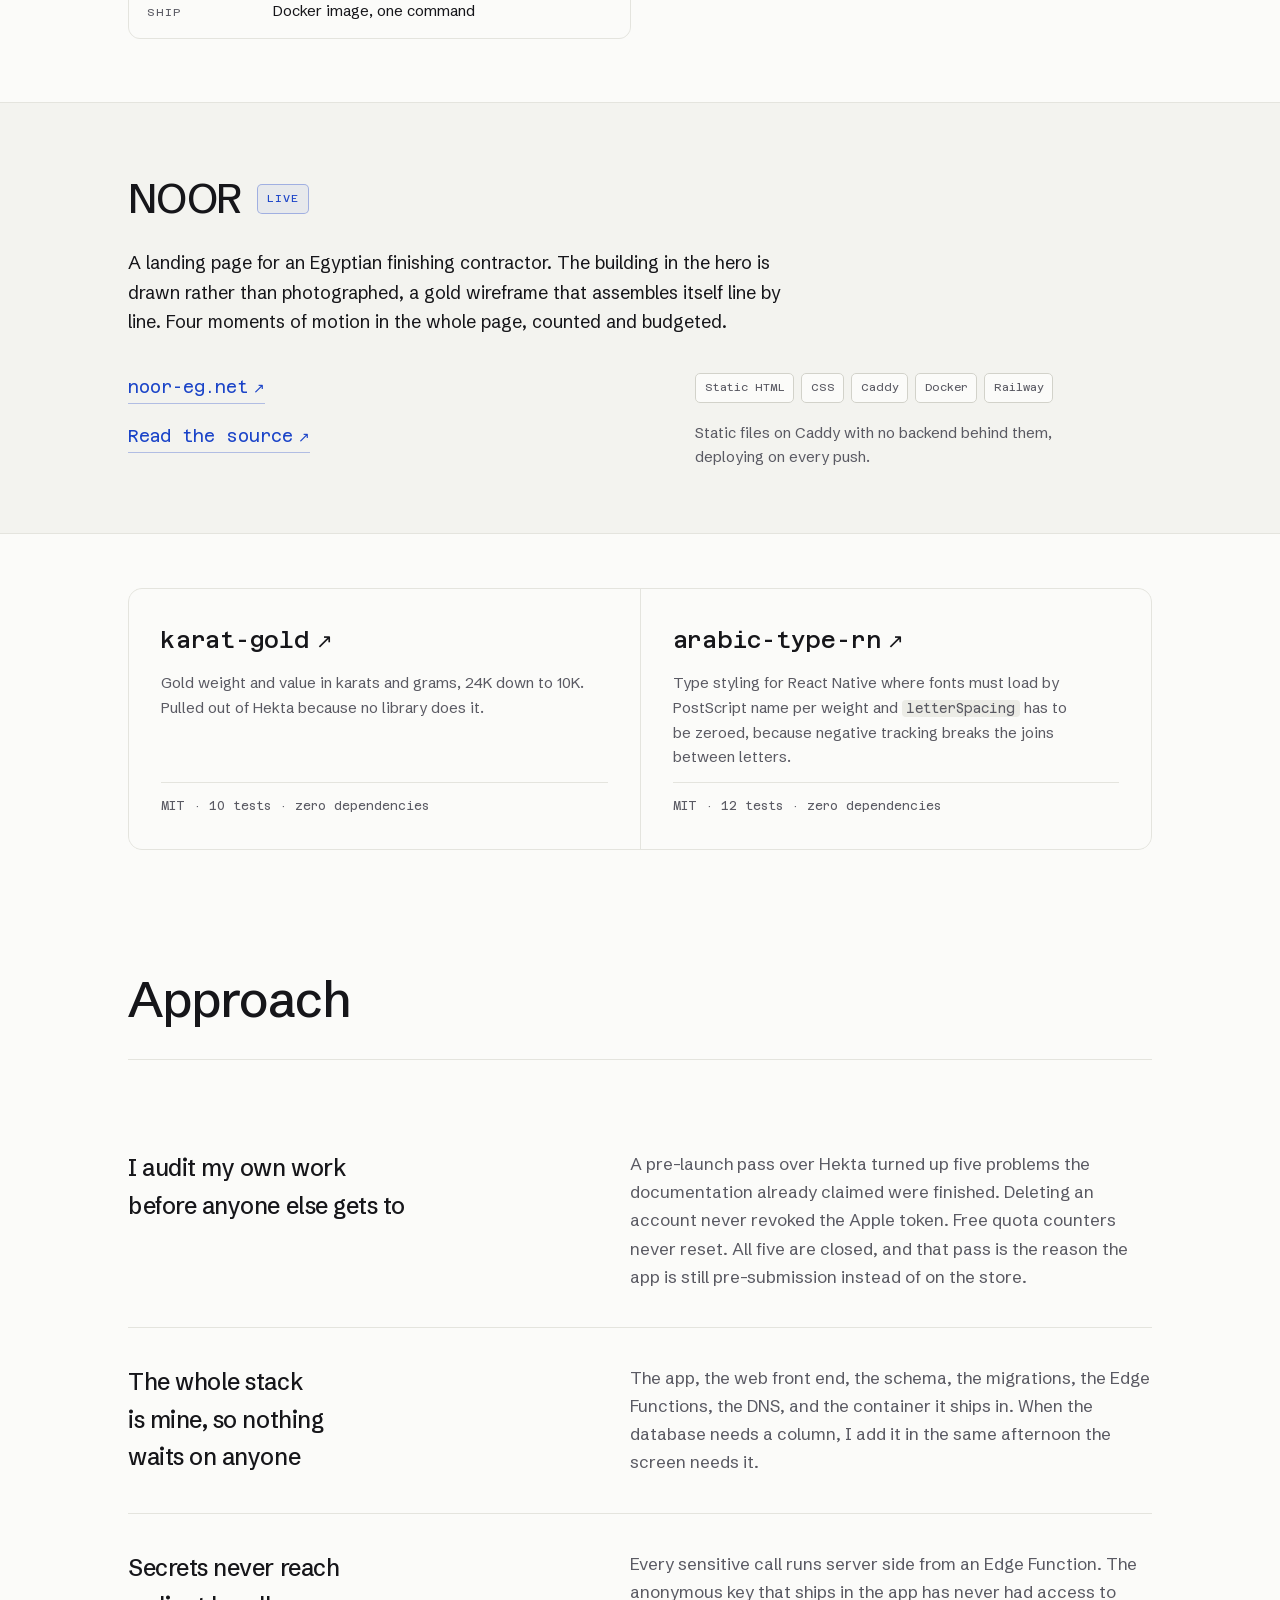
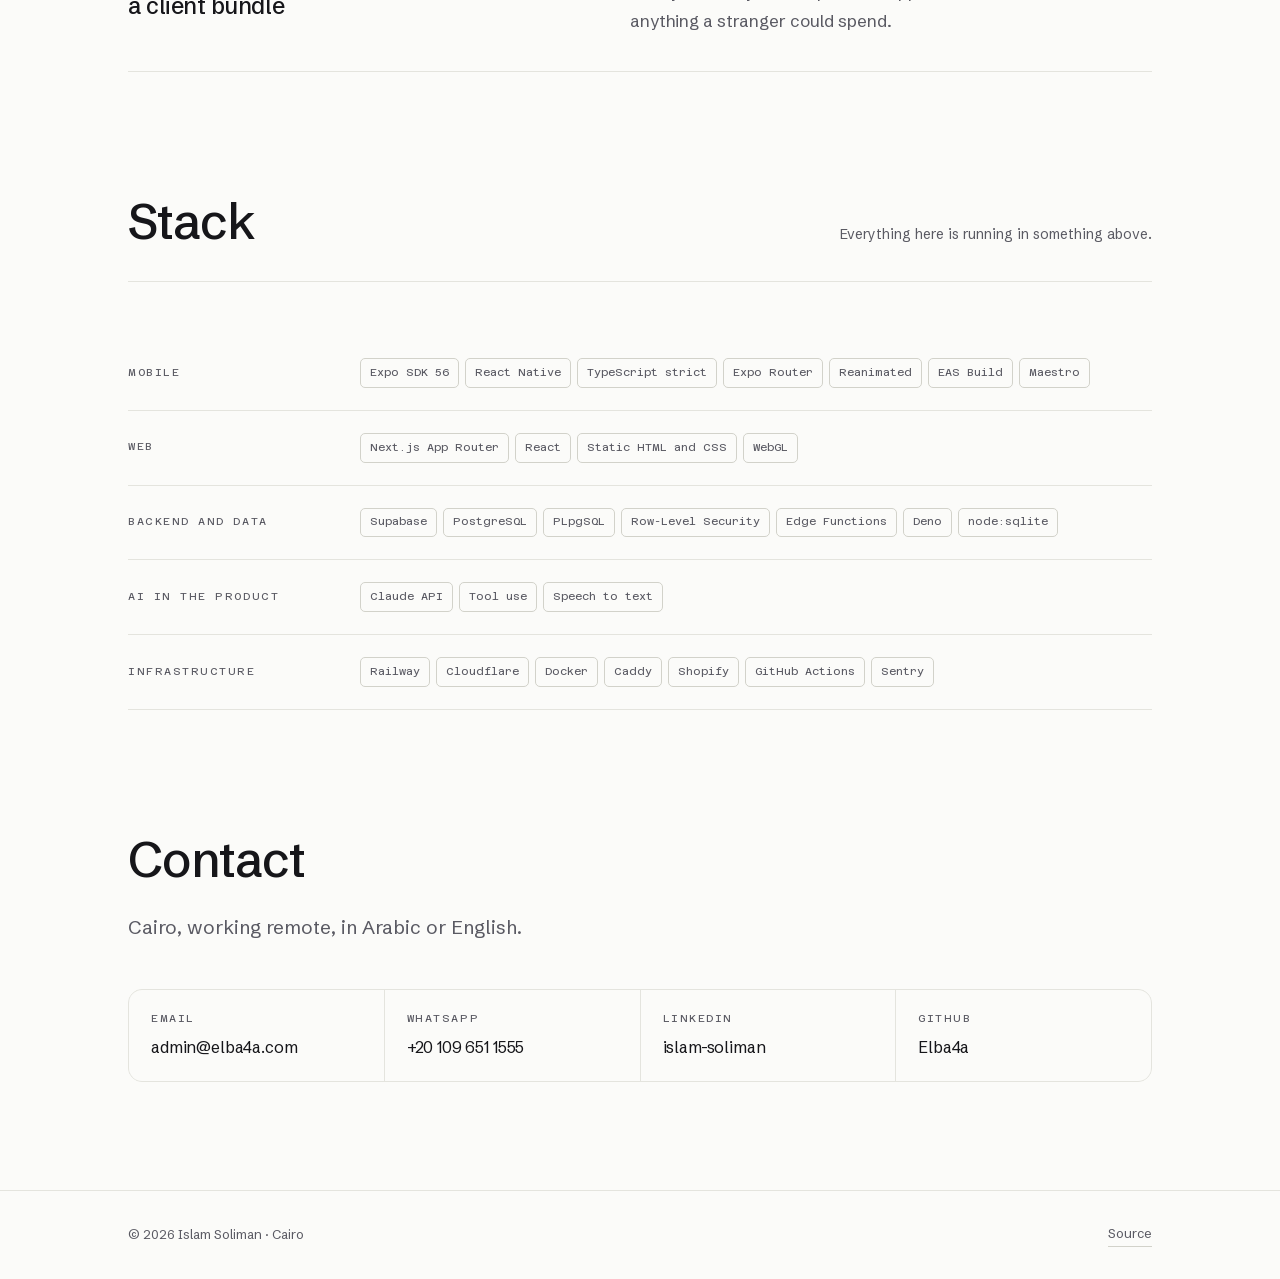
==== commit 0bc7d207: "fix: repair the visual defects that shipped with the 3D layer An audit of both the live page and thi" ====
--- a/index.html
+++ b/index.html
@@ -10,8 +10,8 @@
 <link rel="icon" href="/assets/img/icon-32.png?v=3" sizes="32x32" type="image/png">
 <link rel="apple-touch-icon" href="/assets/img/icon-180.png?v=3">
 <link rel="preload" href="/assets/fonts/schibsted-grotesk-latin.woff2" as="font" type="font/woff2" crossorigin>
-<link rel="stylesheet" href="/assets/css/site.css?v=3">
-<script src="/assets/js/site.js?v=2" defer></script>
+<link rel="stylesheet" href="/assets/css/site.css?v=4">
+<script src="/assets/js/site.js?v=3" defer></script>
 <meta property="og:type" content="website">
 <meta property="og:locale" content="en_US">
 <meta property="og:title" content="Islam Soliman — Software Engineer">
@@ -258,7 +258,7 @@
     <!-- ---------------------------------------------------- open source -->
     <div class="shell">
       <div class="oss">
-        <a class="oss__c reveal" href="https://github.com/Elba4a/karat-gold" rel="noopener">
+        <a class="oss__c" href="https://github.com/Elba4a/karat-gold" rel="noopener">
           <h3>karat-gold<span class="go"></span></h3>
           <p>
             Gold weight and value in karats and grams, 24K down to 10K. Pulled out of Hekta
@@ -266,7 +266,7 @@
           </p>
           <span class="oss__m">MIT · 10 tests · zero dependencies</span>
         </a>
-        <a class="oss__c reveal" href="https://github.com/Elba4a/arabic-type-rn" rel="noopener">
+        <a class="oss__c" href="https://github.com/Elba4a/arabic-type-rn" rel="noopener">
           <h3>arabic-type-rn<span class="go"></span></h3>
           <p>
             Type styling for React Native where fonts must load by PostScript name per weight
@@ -287,7 +287,7 @@
       </div>
 
       <div class="appr">
-        <article class="appr__i reveal">
+        <article class="appr__i">
           <h3>I audit my own work before anyone else gets to</h3>
           <p>
             A pre-launch pass over Hekta turned up five problems the documentation already
@@ -296,7 +296,7 @@
             app is still pre-submission instead of on the store.
           </p>
         </article>
-        <article class="appr__i reveal">
+        <article class="appr__i">
           <h3>The whole stack is mine, so nothing waits on anyone</h3>
           <p>
             The app, the web front end, the schema, the migrations, the Edge Functions, the
@@ -304,7 +304,7 @@
             the same afternoon the screen needs it.
           </p>
         </article>
-        <article class="appr__i reveal">
+        <article class="appr__i">
           <h3>Secrets never reach a client bundle</h3>
           <p>
             Every sensitive call runs server side from an Edge Function. The anonymous key that
@@ -324,33 +324,33 @@
       </div>
 
       <div class="stack">
-        <div class="stack__r reveal">
+        <div class="stack__r">
           <div class="stack__k">Mobile</div>
           <ul class="chips">
             <li>Expo SDK 56</li><li>React Native</li><li>TypeScript strict</li>
             <li>Expo Router</li><li>Reanimated</li><li>EAS Build</li><li>Maestro</li>
           </ul>
         </div>
-        <div class="stack__r reveal">
+        <div class="stack__r">
           <div class="stack__k">Web</div>
           <ul class="chips">
             <li>Next.js App Router</li><li>React</li><li>Static HTML and CSS</li><li>WebGL</li>
           </ul>
         </div>
-        <div class="stack__r reveal">
+        <div class="stack__r">
           <div class="stack__k">Backend and data</div>
           <ul class="chips">
             <li>Supabase</li><li>PostgreSQL</li><li>PLpgSQL</li>
             <li>Row-Level Security</li><li>Edge Functions</li><li>Deno</li><li>node:sqlite</li>
           </ul>
         </div>
-        <div class="stack__r reveal">
+        <div class="stack__r">
           <div class="stack__k">AI in the product</div>
           <ul class="chips">
             <li>Claude API</li><li>Tool use</li><li>Speech to text</li>
           </ul>
         </div>
-        <div class="stack__r reveal">
+        <div class="stack__r">
           <div class="stack__k">Infrastructure</div>
           <ul class="chips">
             <li>Railway</li><li>Cloudflare</li><li>Docker</li><li>Caddy</li>
@@ -367,13 +367,13 @@
       <h2 class="reveal">Contact</h2>
       <p class="contact__l reveal">Cairo, working remote, in Arabic or English.</p>
       <ul class="links">
-        <li class="reveal"><a href="mailto:admin@elba4a.com">
+        <li><a href="mailto:admin@elba4a.com">
           <span class="links__k">Email</span><span class="links__v">admin@elba4a.com</span></a></li>
-        <li class="reveal"><a href="https://wa.me/201096511555" rel="noopener">
+        <li><a href="https://wa.me/201096511555" rel="noopener">
           <span class="links__k">WhatsApp</span><span class="links__v">+20 109 651 1555</span></a></li>
-        <li class="reveal"><a href="https://www.linkedin.com/in/islam-soliman-594622406" rel="noopener">
+        <li><a href="https://www.linkedin.com/in/islam-soliman-594622406" rel="noopener">
           <span class="links__k">LinkedIn</span><span class="links__v">islam-soliman</span></a></li>
-        <li class="reveal"><a href="https://github.com/Elba4a" rel="noopener">
+        <li><a href="https://github.com/Elba4a" rel="noopener">
           <span class="links__k">GitHub</span><span class="links__v">Elba4a</span></a></li>
       </ul>
     </div>
--- a/assets/css/site.css
+++ b/assets/css/site.css
@@ -47,7 +47,10 @@
   --rhythm: clamp(5rem, 12vh, 9rem);
 
   --fs-display: clamp(2.75rem, 8vw, 5.75rem);
-  --fs-h2:      clamp(1.5rem, 3.2vw, 2.125rem);
+  /* Must stay above the project titles at every viewport. It used to cap at
+     34px against their 40px, so "Work" read as subordinate to "Hekta" and the
+     whole page hierarchy inverted. */
+  --fs-h2:      clamp(2.125rem, 4.6vw, 3.125rem);
   --fs-h3:      clamp(1.1875rem, 1.8vw, 1.4375rem);
   --fs-body:    1.0625rem;
   --fs-meta:    .6875rem;
@@ -118,17 +121,35 @@
   padding-inline: var(--gut);
 }
 
+/* Hidden by size and clip, never by an offset. The old version parked itself
+   at `inset-block-start: -100%`, which resolves against the containing block's
+   height — so the moment anything forced it to `position: relative`, -100% of
+   an auto height became 0 and a black box appeared at the page origin. Size
+   plus `clip-path` is position-independent: force `position: static` on this
+   and the worst you get is a 1px sliver. */
 .skip {
-  position: absolute;
-  inset-block-start: -100%;
-  inset-inline-start: var(--gut);
+  position: fixed;
+  inset-block-start: 0;
+  inset-inline-start: 0;
   z-index: 30;
-  padding: .6rem 1rem;
+  inline-size: 1px;
+  block-size: 1px;
+  padding: 0;
+  overflow: hidden;
+  clip-path: inset(50%);
+  white-space: nowrap;
   background: var(--ink);
   color: var(--paper);
   font-size: .875rem;
 }
-.skip:focus { inset-block-start: .75rem; }
+.skip:focus {
+  inline-size: auto;
+  block-size: auto;
+  overflow: visible;
+  clip-path: none;
+  margin: .75rem;
+  padding: .6rem 1rem;
+}
 
 /* Arrow points along the reading direction in both scripts. */
 .go::after { content: "\2197"; margin-inline-start: .35em; font-size: .85em; }
@@ -213,7 +234,14 @@
 
 /* ------------------------------------------------------------------ hero */
 
-.hero { padding-block: clamp(4.5rem, 15vh, 9rem) clamp(3rem, 8vh, 5rem); }
+/* Positioned unconditionally, so `.has-world` never touches `position` on
+   anything. It only needs to be a containing block for the scrim below, and a
+   world-conditional position rule is exactly the shape of the bug that put a
+   black slab in the page corner. */
+.hero {
+  position: relative;
+  padding-block: clamp(4.5rem, 15vh, 9rem) clamp(3rem, 8vh, 5rem);
+}
 
 .hero__h {
   font-size: var(--fs-display);
@@ -307,8 +335,14 @@
   max-width: none;
   padding-inline: var(--gut);
 }
+/* `--shell` minus both gutters, not `--shell`. `.proj--alt` drops the shell's
+   max-width and applies `--gut` as padding itself, so a child capped at the
+   full shell width re-centres inside an already-inset box and double-counts
+   the gutter — which hung Muhrah and NOOR 48px left of every other block
+   above 1216px. This caps the child at the shell's *content* width instead,
+   so its edges land exactly where a plain `.shell` section's do. */
 .proj--alt > * {
-  max-width: var(--shell);
+  max-width: calc(var(--shell) - var(--gut) * 2);
   margin-inline: auto;
 }
 .proj--alt + .proj { border-block-start: 0; }
@@ -421,6 +455,10 @@
 .facts dd span {
   display: block;
   font-family: var(--sans);
+  /* `tabular-nums` is inherited from `.facts dd` and gives the comma a full
+     digit cell, so "hand-written, reversible" rendered as
+     "hand-written , reversible". The caption is prose, not a figure. */
+  font-variant-numeric: normal;
   font-size: .8125rem;
   letter-spacing: 0;
   color: var(--ink-2);
@@ -437,16 +475,19 @@
   border-radius: 14px;
 }
 .brandcard__mark img { block-size: clamp(120px, 18vw, 168px); inline-size: auto; }
-.swatches { display: grid; gap: .625rem; }
-.swatches li { display: flex; align-items: center; gap: .6rem; }
-/* The navy chip sits on a navy card, so the ring is what makes it a chip at
-   all rather than a hole. It has to read on every swatch, dark and light. */
+.swatches { display: grid; gap: .875rem; }
+.swatches li { display: flex; align-items: center; gap: .9rem; }
+/* Every chip is mounted on an ivory plate, the way a real paint chip is. A
+   1px inner ring was not enough: the first swatch is #06244A on a #06244A
+   card, so all that rendered was the ring and the palette read as
+   empty box / gold box / white box. The mount is what makes a colour equal to
+   its ground still legible as a sample. */
 .swatches i {
-  inline-size: 22px;
-  block-size: 22px;
+  inline-size: 24px;
+  block-size: 24px;
   border-radius: 5px;
   background: var(--c);
-  box-shadow: inset 0 0 0 1px rgb(255 255 255 / .34);
+  box-shadow: 0 0 0 3px #F5F1E9, 0 0 0 4px rgb(0 0 0 / .22);
 }
 .swatches span {
   font-family: var(--mono);
@@ -624,10 +665,18 @@
 
 @supports (animation-timeline: view()) {
  @media (prefers-reduced-motion: no-preference) {
+  /* `entry`, never `cover`. A `cover` range is `element height + viewport
+     height` long, so an element near the end of the document never has that
+     much scroll left and its progress parks partway — permanently. That is
+     what left panels sitting at opacity 0.4987 and section rules frozen
+     half-drawn, both at rest, both reading as bugs rather than motion.
+     `entry` is bounded by `min(element height, viewport height)`, and ending
+     at 55% leaves the rest of the range as slack so the last element before
+     the footer still finishes. */
   .reveal {
     animation: reveal-up linear both;
     animation-timeline: view();
-    animation-range: entry 4% cover 26%;
+    animation-range: entry 0% entry 55%;
   }
 
   /* The section rule draws itself along the reading direction. This lives on a
@@ -636,7 +685,7 @@
   .s-head::after {
     animation: draw linear both;
     animation-timeline: view();
-    animation-range: entry 10% cover 34%;
+    animation-range: entry 10% entry 65%;
   }
 
  }
@@ -661,11 +710,23 @@
 }
 
 @media (max-width: 620px) {
-  .hdr__nav { display: none; }
+  /* The nav used to be `display: none` here with nothing replacing it, which
+     left Work / Approach / Stack reachable only by scrolling 8,600px. The CTA
+     goes instead — Contact is the last section and the nav still reaches it. */
+  .hdr__cta { display: none; }
+  .hdr__nav { gap: 1.125rem; }
+  .hdr__nav a { font-size: .8125rem; }
   .hdr__id { margin-inline-end: auto; }
   .facts { grid-template-columns: 1fr; }
   .brandcard { flex-direction: column; align-items: flex-start; }
   .s-head { flex-direction: column; gap: .5rem; }
+}
+
+/* Below this the name and three nav items stop fitting on one line together. */
+@media (max-width: 430px) {
+  .hdr__in { gap: .875rem; }
+  .hdr__nav { gap: .875rem; }
+  .hdr__nav a { font-size: .75rem; }
 }
 
 /* --------------------------------------------------------- reduced motion */
@@ -685,20 +746,25 @@
    scene and nothing else. It stays `display:none` until site.js has confirmed
    the client can actually render it and adds `.has-world`. */
 
+/* z-index -1, so the canvas paints under the root background and over nothing
+   else. Content never has to be lifted above it, which matters more than it
+   sounds: the rule that did the lifting was
+   `.has-world body > :not(#world) { position: relative }`, and `:not(#world)`
+   counts as an ID selector, so it scored (1,1,1) and silently beat both
+   `.skip { position: absolute }` and `.hdr { position: sticky }` at (0,1,0).
+   That one line put a black skip-link slab in the corner, killed the sticky
+   header, and shifted the page 28px when the async import landed. At -1 the
+   rule does not need to exist. */
 #world {
   display: none;
   position: fixed;
   inset: 0;
   inline-size: 100%;
   block-size: 100%;
-  z-index: 0;
+  z-index: -1;
   pointer-events: none;
 }
 .has-world #world { display: block; }
-
-/* Only lift the content out of the stacking context when there is something
-   behind it to lift away from. */
-.has-world body > :not(#world) { position: relative; z-index: 1; }
 .has-world body { background: transparent; }
 
 /* Text over a moving scene needs its own ground or it becomes unreadable the
@@ -784,7 +850,6 @@
 /* A soft paper scrim under the reading column. The scene is deliberately kept
    out of the centre, but a bright instance can still drift close enough to
    fight the headline, and the headline has to win every time. */
-.has-world .hero { position: relative; }
 .has-world .hero::before {
   content: "";
   position: absolute;
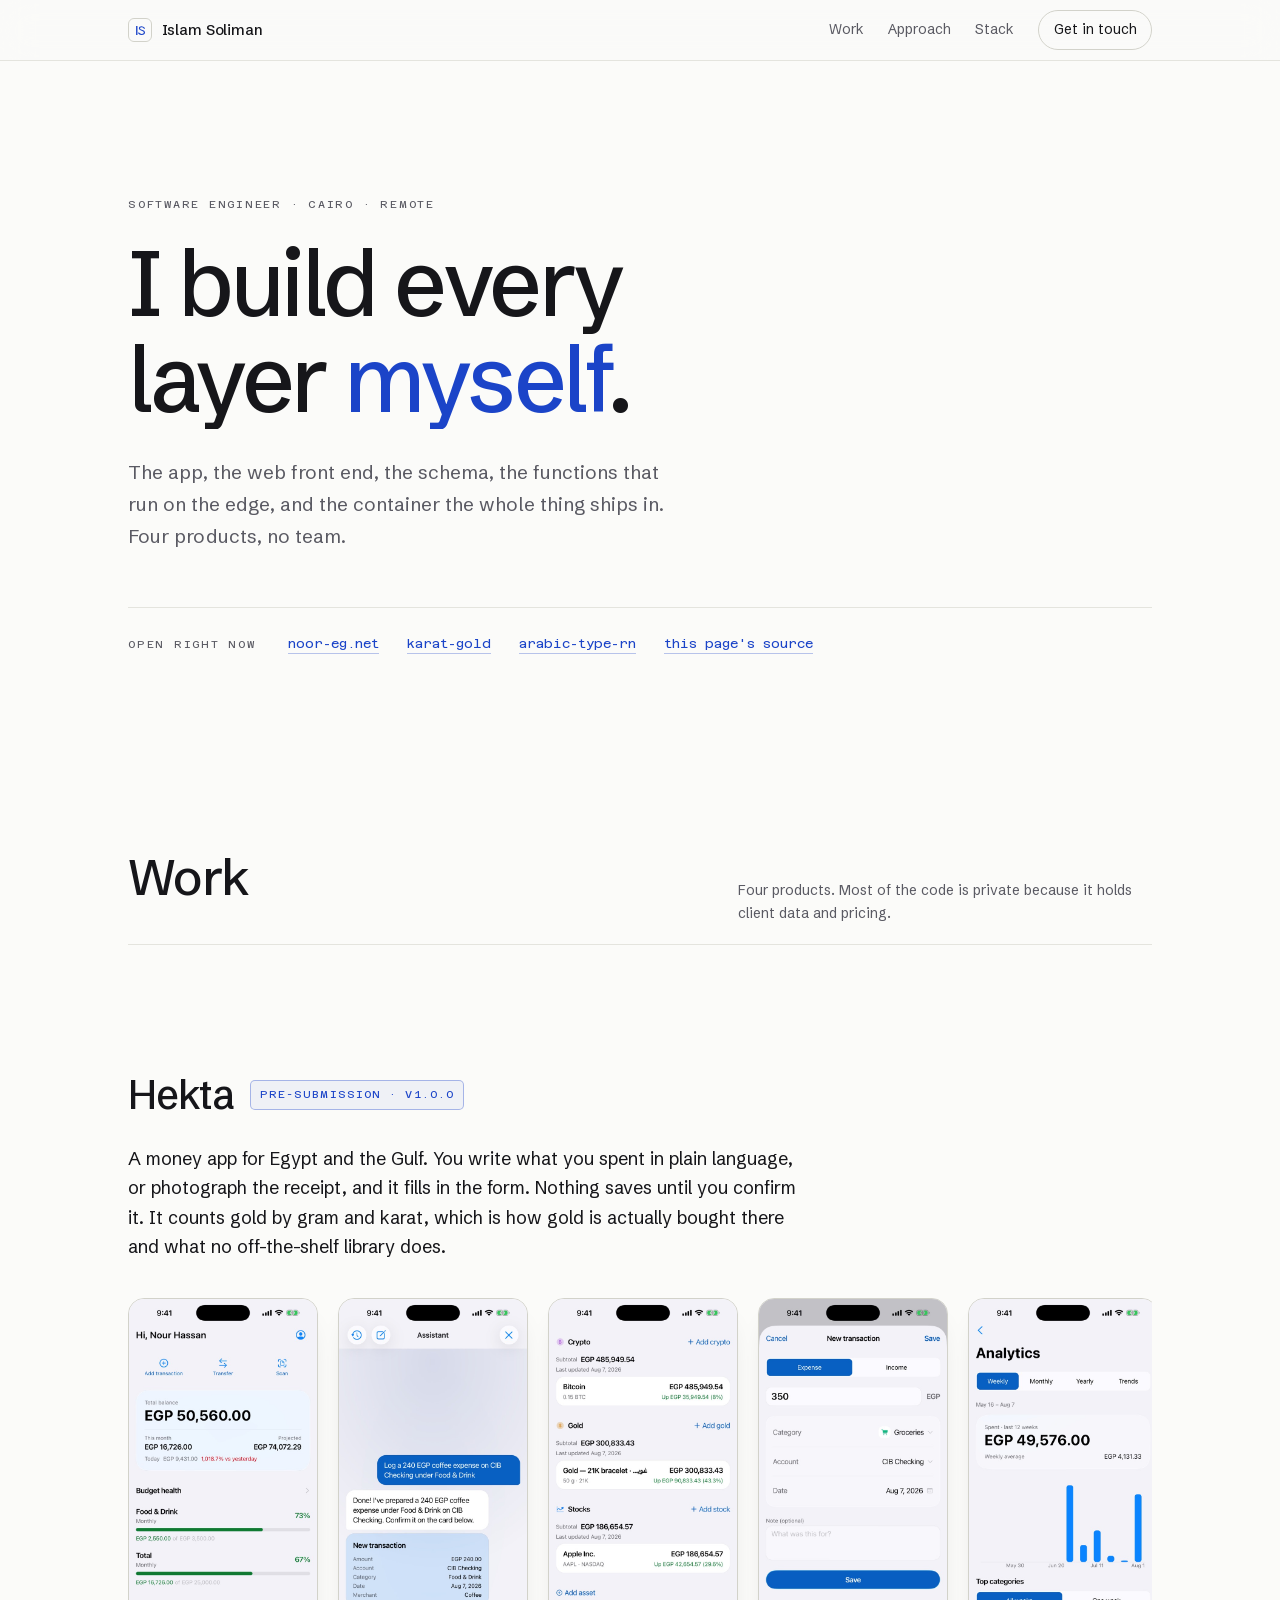
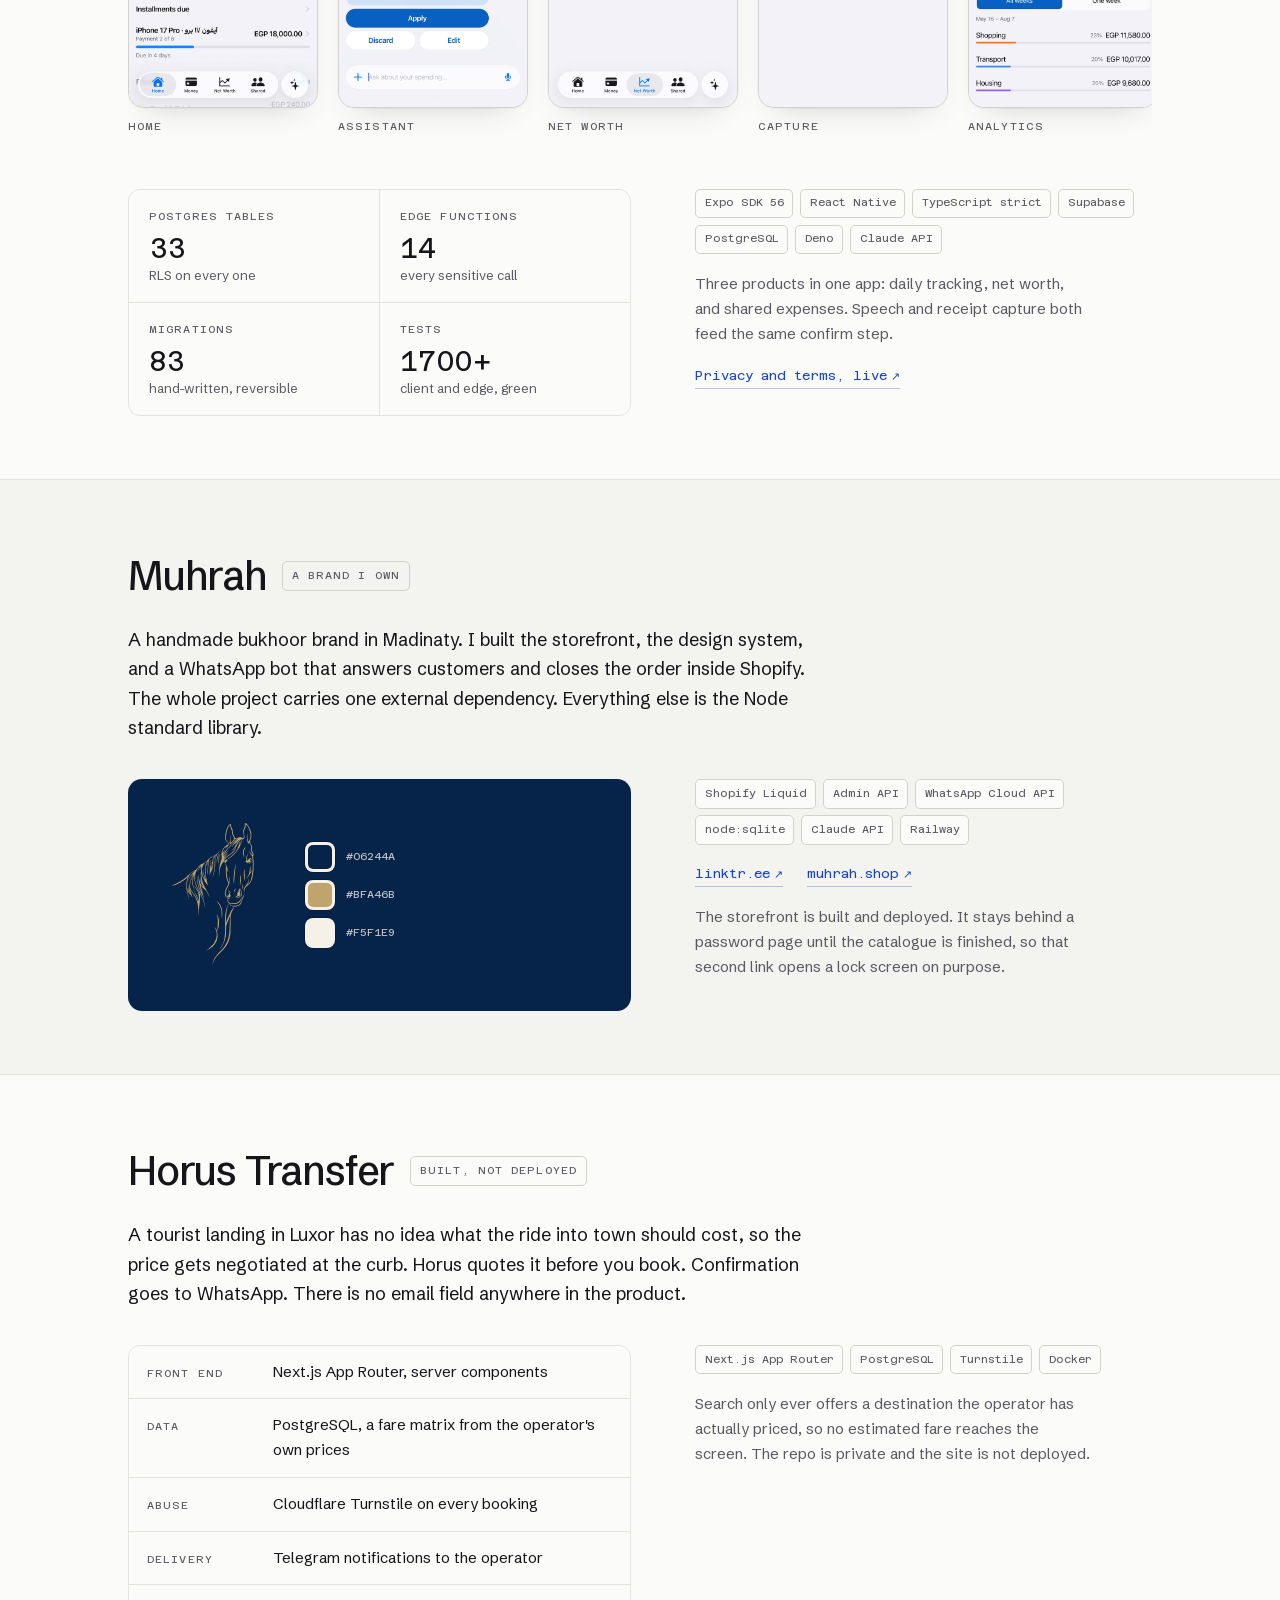
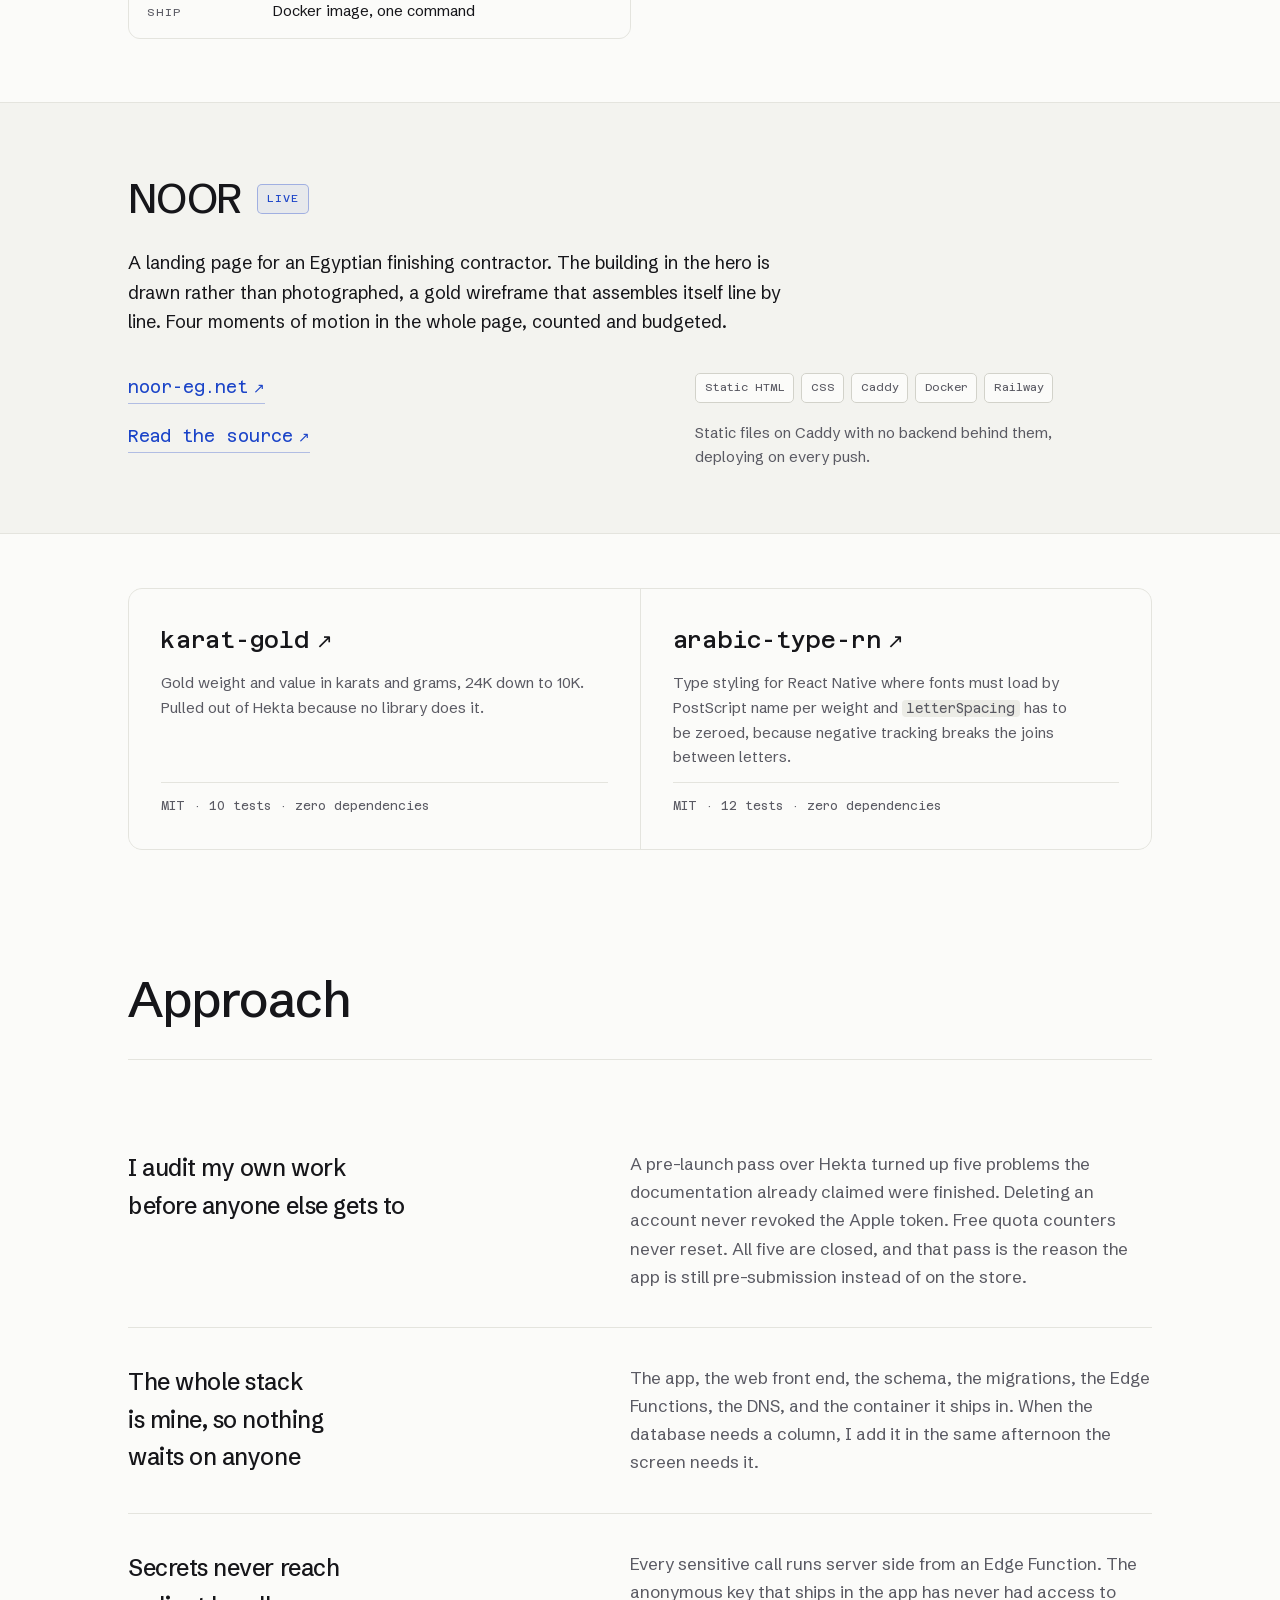
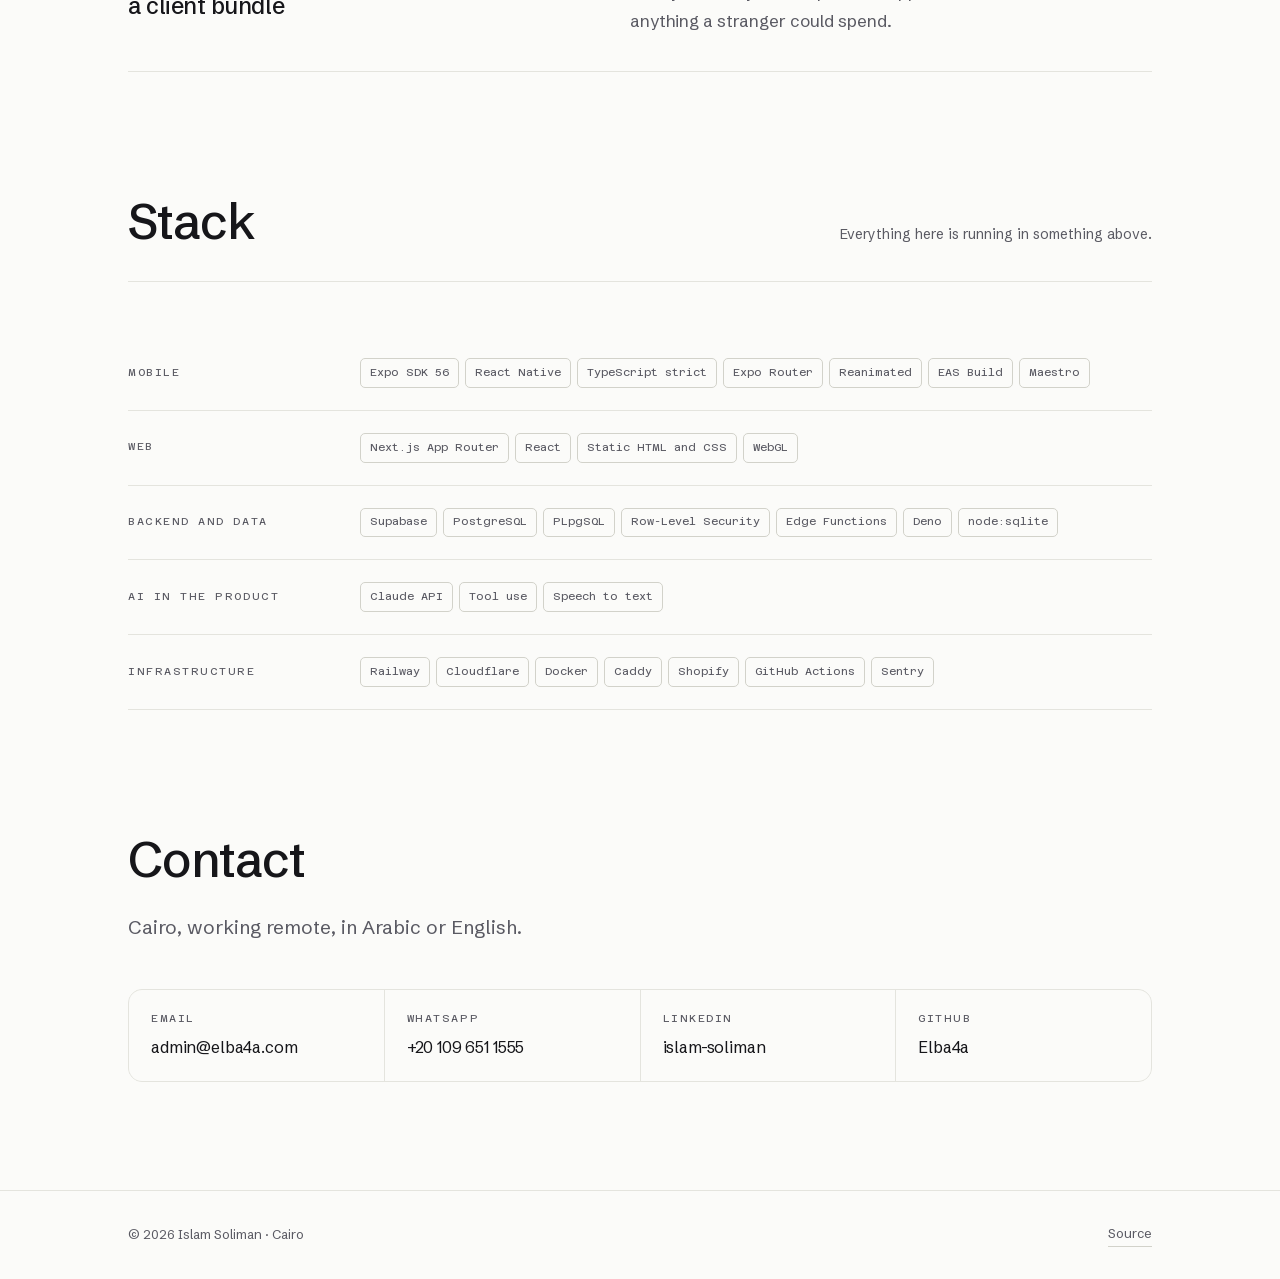
==== commit d5dbbf4c: "fix: restore the mobile header controls, add Muhrah's links Islam reported buttons disappearing on m" ====
--- a/index.html
+++ b/index.html
@@ -10,8 +10,8 @@
 <link rel="icon" href="/assets/img/icon-32.png?v=3" sizes="32x32" type="image/png">
 <link rel="apple-touch-icon" href="/assets/img/icon-180.png?v=3">
 <link rel="preload" href="/assets/fonts/schibsted-grotesk-latin.woff2" as="font" type="font/woff2" crossorigin>
-<link rel="stylesheet" href="/assets/css/site.css?v=4">
-<script src="/assets/js/site.js?v=3" defer></script>
+<link rel="stylesheet" href="/assets/css/site.css?v=5">
+<script src="/assets/js/site.js?v=4" defer></script>
 <meta property="og:type" content="website">
 <meta property="og:locale" content="en_US">
 <meta property="og:title" content="Islam Soliman — Software Engineer">
@@ -181,9 +181,13 @@
             <li>Shopify Liquid</li><li>Admin API</li><li>WhatsApp Cloud API</li>
             <li>node:sqlite</li><li>Claude API</li><li>Railway</li>
           </ul>
+          <p class="proj__link">
+            <a href="https://linktr.ee/Muhrah_009" rel="noopener">linktr.ee<span class="go"></span></a>
+            <a href="https://muhrah.shop" rel="noopener">muhrah.shop<span class="go"></span></a>
+          </p>
           <p class="proj__meta">
-            The store is live behind a password page while the catalogue is finished, so there
-            is nothing worth linking yet.
+            The storefront is built and deployed. It stays behind a password page until the
+            catalogue is finished, so that second link opens a lock screen on purpose.
           </p>
         </div>
       </div>
--- a/assets/css/site.css
+++ b/assets/css/site.css
@@ -401,6 +401,7 @@
 .proj__side { display: flex; flex-direction: column; gap: 1.125rem; }
 .proj__meta { font-size: .9375rem; color: var(--ink-2); max-inline-size: 44ch; }
 
+.proj__link { display: flex; flex-wrap: wrap; gap: .75rem 1.5rem; }
 .proj__link a {
   font-family: var(--mono);
   font-size: .8125rem;
@@ -710,10 +711,6 @@
 }
 
 @media (max-width: 620px) {
-  /* The nav used to be `display: none` here with nothing replacing it, which
-     left Work / Approach / Stack reachable only by scrolling 8,600px. The CTA
-     goes instead — Contact is the last section and the nav still reaches it. */
-  .hdr__cta { display: none; }
   .hdr__nav { gap: 1.125rem; }
   .hdr__nav a { font-size: .8125rem; }
   .hdr__id { margin-inline-end: auto; }
@@ -722,11 +719,24 @@
   .s-head { flex-direction: column; gap: .5rem; }
 }
 
-/* Below this the name and three nav items stop fitting on one line together. */
-@media (max-width: 430px) {
-  .hdr__in { gap: .875rem; }
-  .hdr__nav { gap: .875rem; }
-  .hdr__nav a { font-size: .75rem; }
+/* Two rows, never a hidden control. Below this width the three items cannot
+   share a line — about 320px of inner width against roughly 124 for the name,
+   150 for the nav and 100 for the button. The first fix here hid the button,
+   which is the bug Islam reported: a control that disappears reads as broken,
+   and trading the nav back for the CTA solved nothing. Wrapping costs ~36px of
+   header height and loses nothing at all. */
+@media (max-width: 520px) {
+  .hdr__in {
+    flex-wrap: wrap;
+    row-gap: .625rem;
+    padding-block: .625rem;
+  }
+  .hdr__nav {
+    order: 3;
+    flex-basis: 100%;
+    gap: 1.25rem;
+  }
+  .hdr__nav a { font-size: .8125rem; }
 }
 
 /* --------------------------------------------------------- reduced motion */
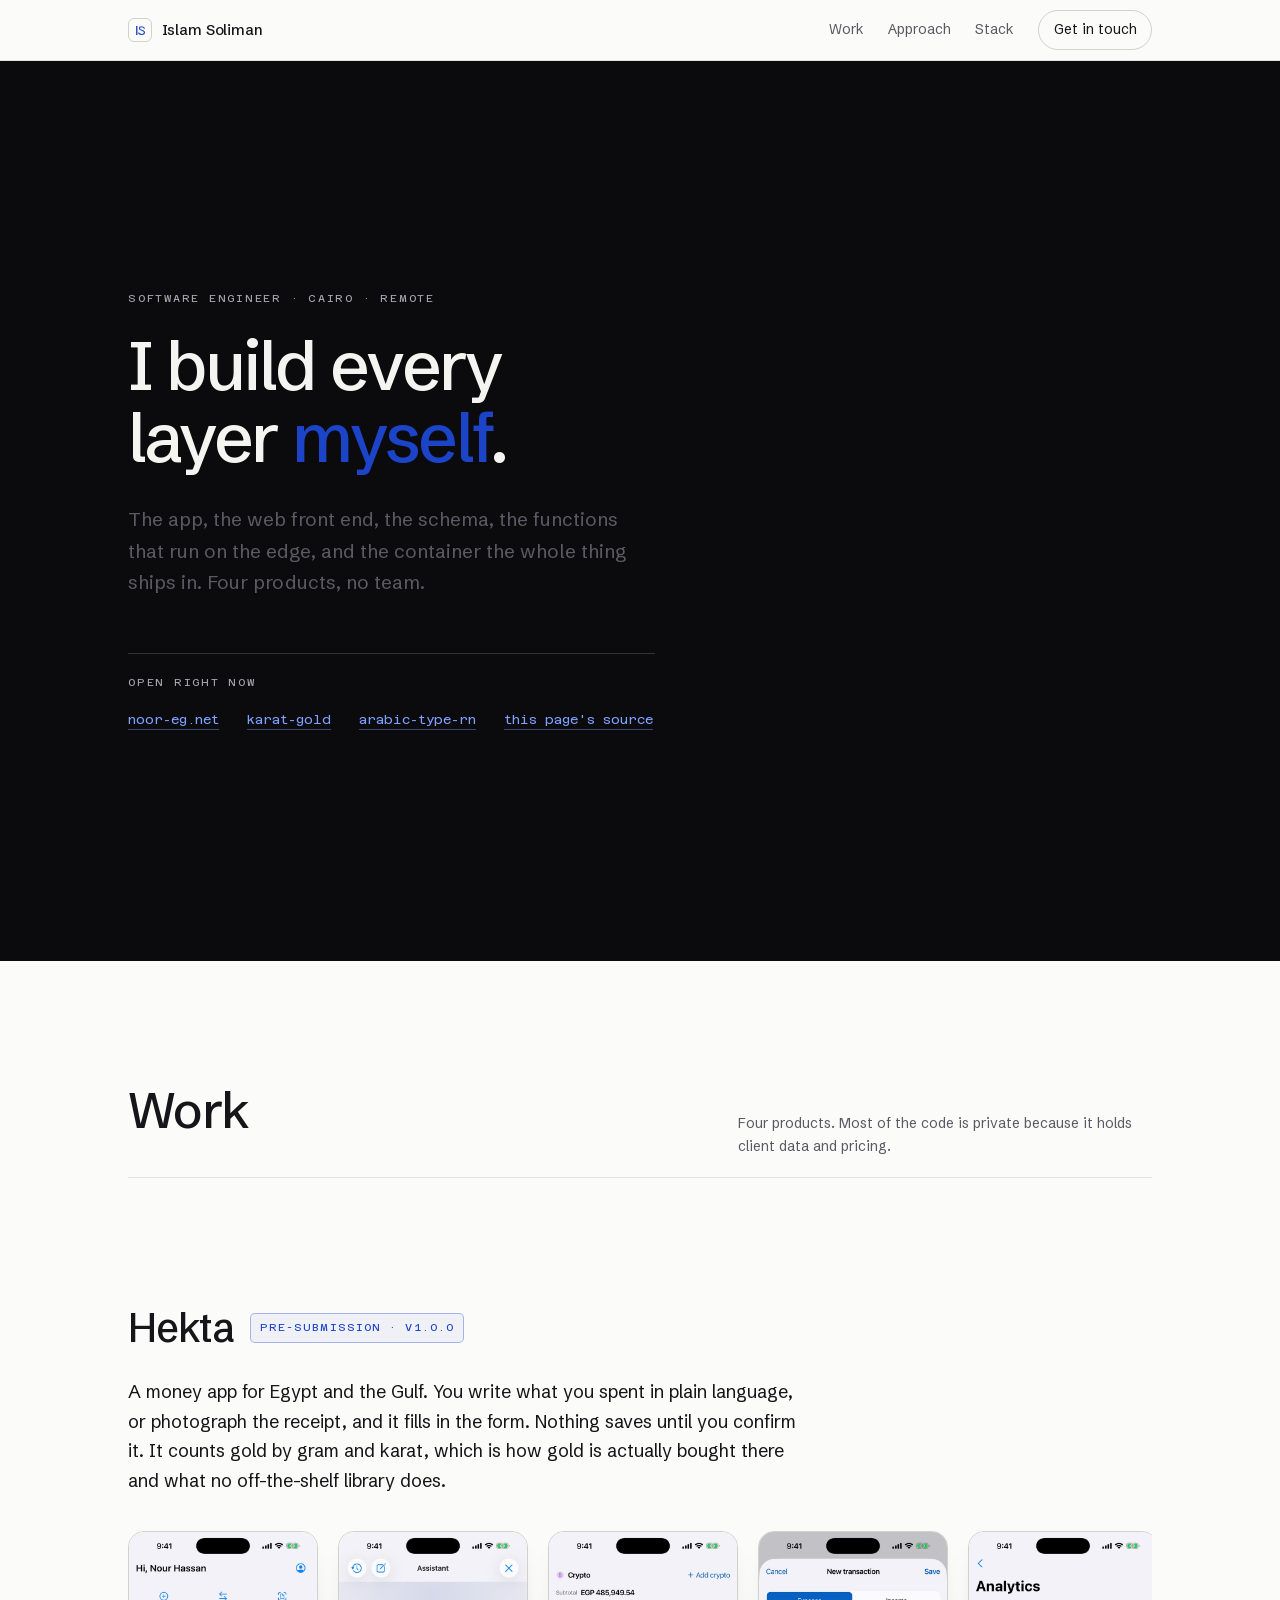
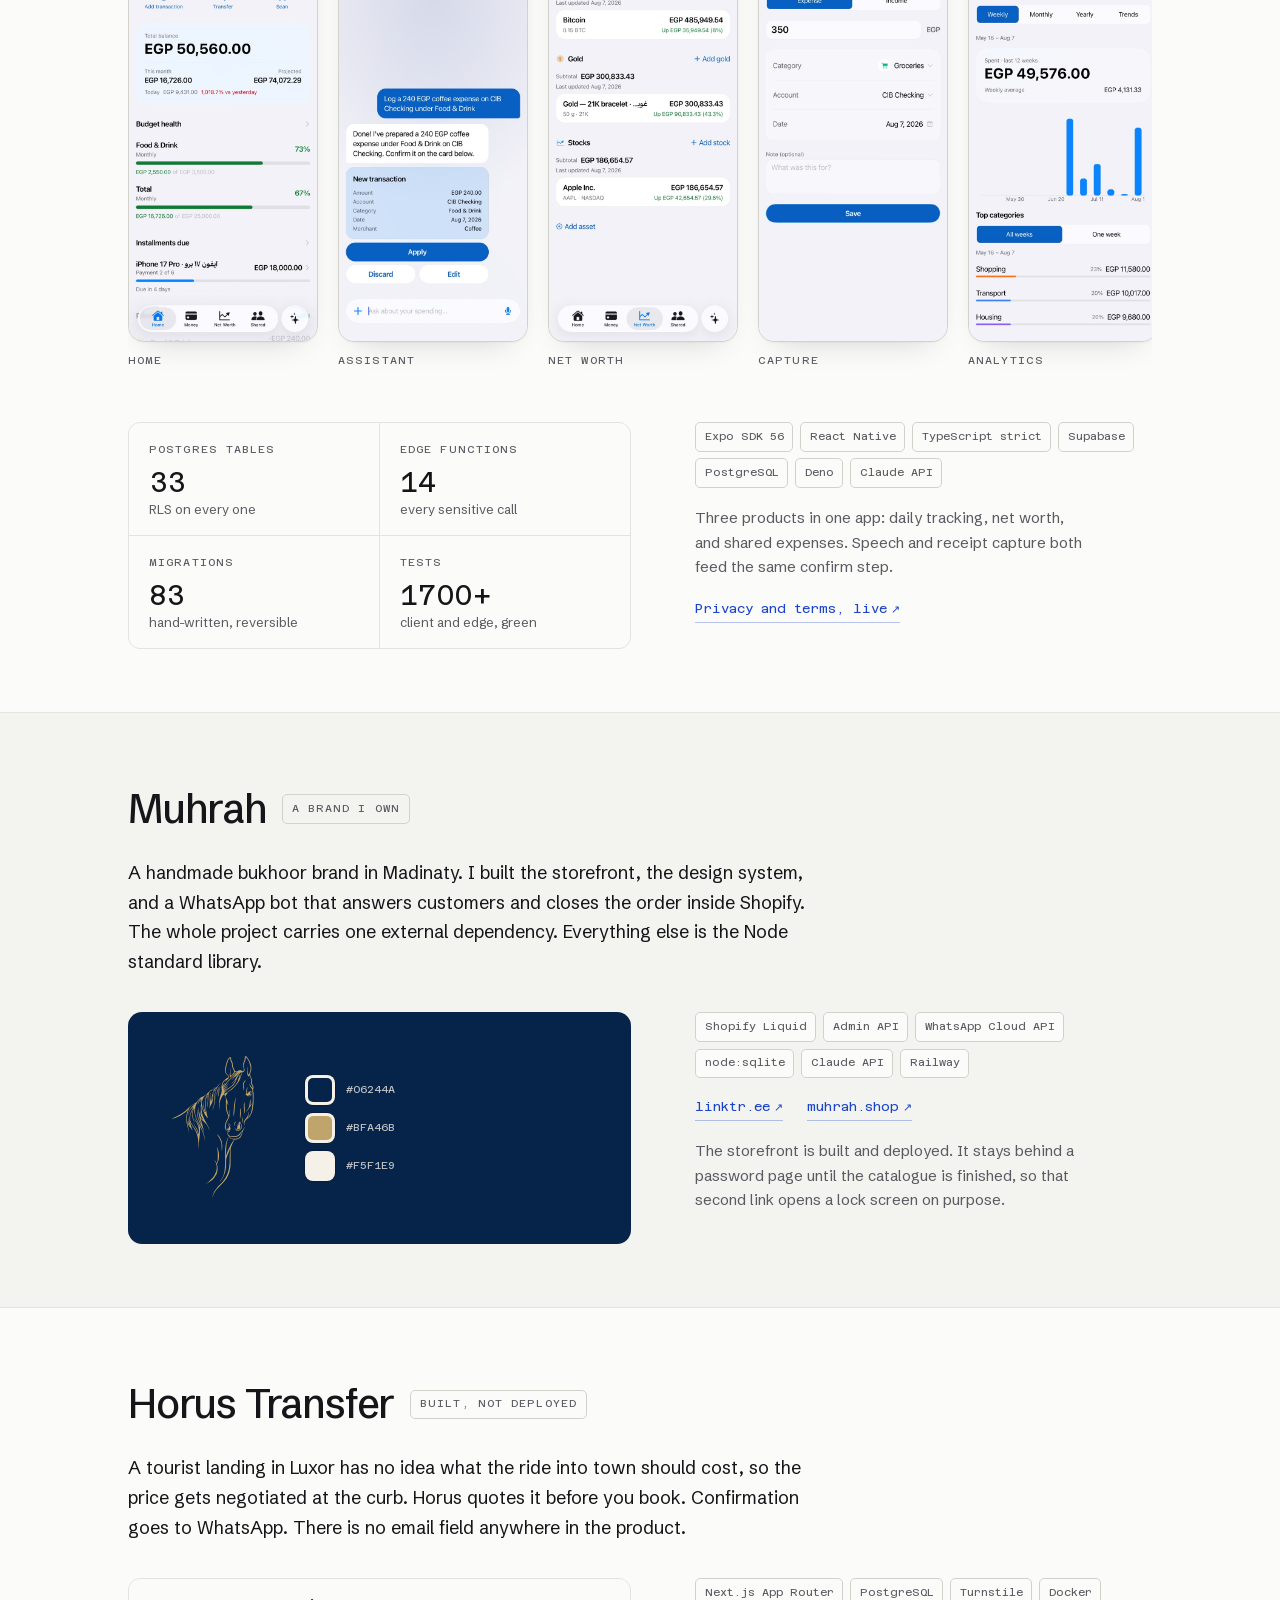
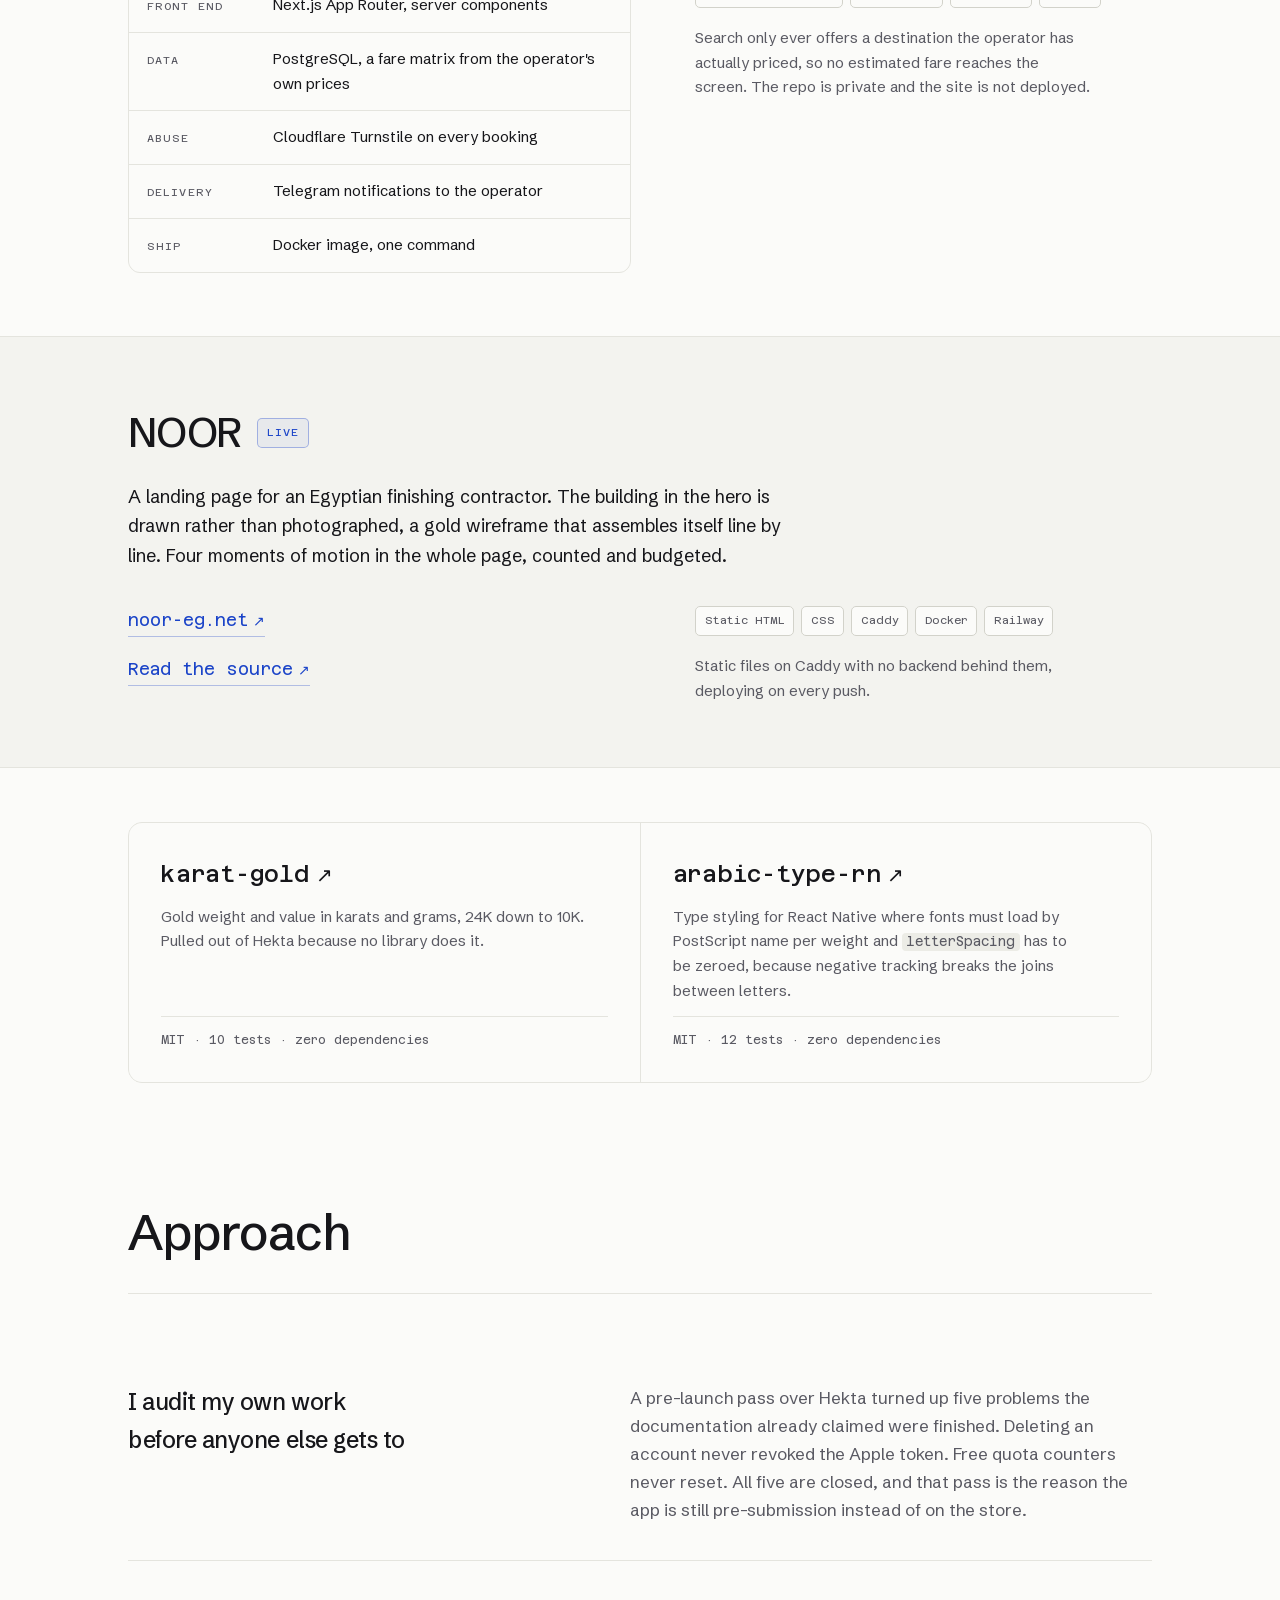
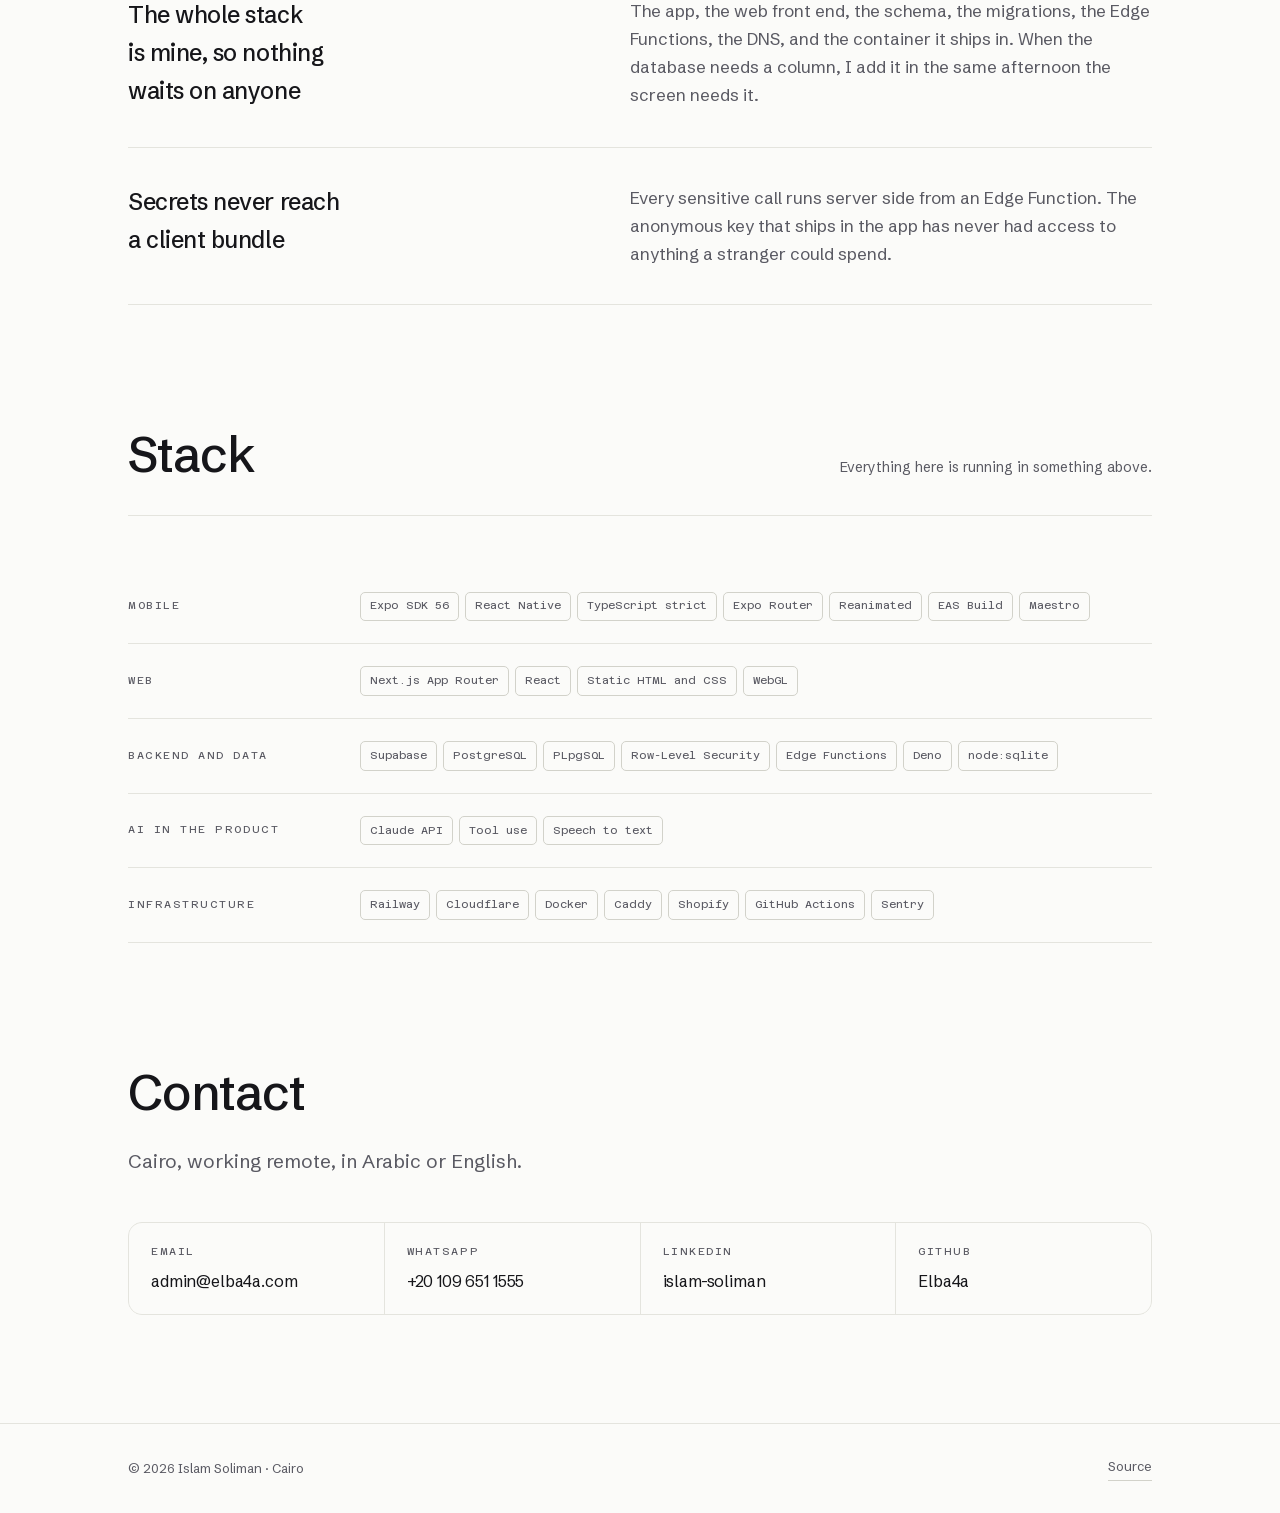
==== commit 40ffcfa5: "feat!: rebuild the hero as one machined part, laid out by CSS Islam rejected the background scene by" ====
--- a/index.html
+++ b/index.html
@@ -10,8 +10,8 @@
 <link rel="icon" href="/assets/img/icon-32.png?v=3" sizes="32x32" type="image/png">
 <link rel="apple-touch-icon" href="/assets/img/icon-180.png?v=3">
 <link rel="preload" href="/assets/fonts/schibsted-grotesk-latin.woff2" as="font" type="font/woff2" crossorigin>
-<link rel="stylesheet" href="/assets/css/site.css?v=5">
-<script src="/assets/js/site.js?v=4" defer></script>
+<link rel="stylesheet" href="/assets/css/site.css?v=10">
+<script src="/assets/js/site.js?v=8" defer></script>
 <meta property="og:type" content="website">
 <meta property="og:locale" content="en_US">
 <meta property="og:title" content="Islam Soliman — Software Engineer">
@@ -24,7 +24,7 @@
 <meta property="og:image:height" content="630">
 <meta property="og:image:alt" content="Islam Soliman — I build every layer.">
 <meta name="twitter:card" content="summary_large_image">
-<meta name="theme-color" content="#FBFBF9">
+<meta name="theme-color" content="#0B0B0D">
 </head>
 <body>
 <!--
@@ -68,28 +68,36 @@
 
   <!-- ------------------------------------------------------------- hero -->
   <section class="hero">
-    <div class="shell">
-      <p class="eyebrow">Software engineer · Cairo · Remote</p>
-
-      <h1 class="hero__h">
-        <span class="line"><span>I build every</span></span>
-        <span class="line"><span>layer <em>myself</em>.</span></span>
-      </h1>
-
-      <p class="hero__sub">
-        The app, the web front end, the schema, the functions that run on the edge, and the
-        container the whole thing ships in. Four products, no team.
-      </p>
-
-      <div class="open">
-        <span class="open__k">Open right now</span>
-        <ul class="open__l">
-          <li><a href="https://noor-eg.net" rel="noopener">noor-eg.net</a></li>
-          <li><a href="https://github.com/Elba4a/karat-gold" rel="noopener">karat-gold</a></li>
-          <li><a href="https://github.com/Elba4a/arabic-type-rn" rel="noopener">arabic-type-rn</a></li>
-          <li><a href="https://github.com/Elba4a/elba4a-site" rel="noopener">this page's source</a></li>
-        </ul>
-      </div>
+    <div class="shell hero__in">
+      <div class="hero__type">
+        <p class="eyebrow">Software engineer · Cairo · Remote</p>
+
+        <h1 class="hero__h">
+          <span class="line"><span>I build every</span></span>
+          <span class="line"><span>layer <em>myself</em>.</span></span>
+        </h1>
+
+        <p class="hero__sub">
+          The app, the web front end, the schema, the functions that run on the edge, and the
+          container the whole thing ships in. Four products, no team.
+        </p>
+
+        <div class="open">
+          <span class="open__k">Open right now</span>
+          <ul class="open__l">
+            <li><a href="https://noor-eg.net" rel="noopener">noor-eg.net</a></li>
+            <li><a href="https://github.com/Elba4a/karat-gold" rel="noopener">karat-gold</a></li>
+            <li><a href="https://github.com/Elba4a/arabic-type-rn" rel="noopener">arabic-type-rn</a></li>
+            <li><a href="https://github.com/Elba4a/elba4a-site" rel="noopener">this page's source</a></li>
+          </ul>
+        </div>
+      </div>
+
+      <!-- The cell the 3D is allowed to paint in. CSS lays it out; world.js
+           reads its rect every frame and scissors to it, so geometry cannot
+           reach the type beside it. Empty and aria-hidden: the scene never
+           holds content. -->
+      <div class="stage" aria-hidden="true"></div>
     </div>
   </section>
 
--- a/assets/css/site.css
+++ b/assets/css/site.css
@@ -39,6 +39,16 @@
   --navy:    #06244A;
   --gold:    #BFA46B;
 
+  /* The dark stage. #0B0B0D is not a taste call — it is the ground the
+     graphite matcap was proven against, and its rim survives on that specific
+     value. Ratios measured against it, not estimated:
+     --on-stage 17.4:1 · --on-stage-2 8.0:1 · --stage-accent 7.7:1
+     `--accent` #1B44C8 is 1.9:1 here and cannot be used on the stage. */
+  --stage:        #0B0B0D;
+  --on-stage:     #F4F4F0;
+  --on-stage-2:   #A6A6B0;
+  --stage-accent: #7FA0FF;
+
   --sans: "Schibsted Grotesk", system-ui, -apple-system, "Segoe UI", sans-serif;
   --mono: "Azeret Mono", ui-monospace, SFMono-Regular, Menlo, monospace;
 
@@ -46,7 +56,11 @@
   --gut: clamp(1.25rem, 4.5vw, 3rem);
   --rhythm: clamp(5rem, 12vh, 9rem);
 
-  --fs-display: clamp(2.75rem, 8vw, 5.75rem);
+  /* Sized against the hero's TYPE COLUMN, not the viewport. The headline is
+     two masked lines, and at 92px "I build every" needed ~560px in a ~500px
+     column — so it broke to three and left "myself." stranded on its own,
+     which defeats the per-line masks entirely. */
+  --fs-display: clamp(2.5rem, 5.4vw, 4.5rem);
   /* Must stay above the project titles at every viewport. It used to cap at
      34px against their 40px, so "Work" read as subordinate to "Hekta" and the
      whole page hierarchy inverted. */
@@ -83,7 +97,10 @@
   font-size: var(--fs-body);
   line-height: 1.65;
   color: var(--ink);
-  background: var(--paper);
+  /* Transparent, not paper. An opaque body background covers the whole
+     document and would hide a canvas sitting at z-index -1 everywhere. The
+     paper ground comes from `html`, which paints below the canvas. */
+  background: transparent;
   font-synthesis-weight: none;
   -webkit-font-smoothing: antialiased;
   -moz-osx-font-smoothing: grayscale;
@@ -168,8 +185,12 @@
   position: sticky;
   inset-block-start: 0;
   z-index: 20;
-  background: color-mix(in srgb, var(--paper) 80%, transparent);
-  backdrop-filter: blur(16px) saturate(1.4);
+  /* Opaque, and no blur. A full-viewport backdrop filter costs more per frame
+     on a mid-range phone than the entire 3D scene does, and a translucent bar
+     over a ground that changes from paper to near-black mid-scroll is a seam
+     generator with a timing race attached. A solid toolbar is a convention
+     everyone already reads. */
+  background: var(--paper);
   border-block-end: 1px solid var(--line);
 }
 .hdr__in {
@@ -234,13 +255,66 @@
 
 /* ------------------------------------------------------------------ hero */
 
-/* Positioned unconditionally, so `.has-world` never touches `position` on
-   anything. It only needs to be a containing block for the scrim below, and a
-   world-conditional position rule is exactly the shape of the bug that put a
-   black slab in the page corner. */
+/* The hero is a dark stage, not paper. Not a mood: Hekta's screens are iOS
+   light mode on #F2F2F7, three points off `--paper`, so on paper the product
+   is an invisible rectangle — and the graphite the material bake settled on
+   only exists against a near-black ground. The rest of the page stays paper;
+   the step between them is ~17:1, which reads as a deliberate edge. A 7% tint
+   step is what reads as a rendering error. */
 .hero {
   position: relative;
-  padding-block: clamp(4.5rem, 15vh, 9rem) clamp(3rem, 8vh, 5rem);
+  color: var(--on-stage);
+  min-block-size: 100svb;
+  display: grid;
+  align-items: center;
+  padding-block: clamp(3rem, 8vh, 5rem);
+}
+
+/* The dark ground is a pseudo-element at z-index -2, NOT a background on the
+   section. That ordering is the whole architecture: html paper at the bottom,
+   this ground above it, the canvas at -1 above that, and the text in normal
+   flow above everything. Put the background on `.hero` itself and it paints in
+   the in-flow block-background phase — over the canvas — and the scene renders
+   perfectly into a rectangle nobody can see. Which is exactly what happened.
+   `.hero` keeps `z-index: auto` so it does not create a stacking context and
+   trap this below itself. */
+.hero::before {
+  content: "";
+  position: absolute;
+  inset: 0;
+  z-index: -2;
+  background: var(--stage);
+}
+
+.hero__in {
+  display: grid;
+  grid-template-columns: minmax(0, 1.15fr) minmax(0, 1fr);
+  gap: clamp(1.5rem, 3vw, 2.5rem);
+  align-items: center;
+  inline-size: 100%;
+}
+
+/* Everything inside the hero is re-pointed at the stage palette. The paper
+   tokens are all measured against #FBFBF9 and every one of them fails here —
+   `--accent` is 1.9:1 on this ground. */
+.hero .eyebrow,
+.hero .open__k { color: var(--on-stage-2); }
+.hero__h em { color: var(--stage-accent); }
+.hero__sub { color: var(--on-stage-2); }
+.hero .open { border-block-start-color: rgb(255 255 255 / .16); }
+.hero .open__l a {
+  color: var(--stage-accent);
+  border-block-end-color: color-mix(in srgb, var(--stage-accent) 40%, transparent);
+}
+.hero .open__l a:hover { border-block-end-color: var(--stage-accent); }
+.hero :focus-visible { outline-color: var(--stage-accent); }
+
+@media (max-width: 860px) {
+  /* Type first, then the part beneath it. The stage keeps a real box rather
+     than collapsing, so the page does not reflow when the scene loads and does
+     not look like something failed when it never does. */
+  .hero__in { grid-template-columns: 1fr; }
+  .hero { min-block-size: auto; padding-block: clamp(2.5rem, 7vh, 4rem); }
 }
 
 .hero__h {
@@ -775,20 +849,49 @@
   pointer-events: none;
 }
 .has-world #world { display: block; }
-.has-world body { background: transparent; }
-
-/* Text over a moving scene needs its own ground or it becomes unreadable the
-   moment a bright instance drifts underneath. Sections keep a near-opaque
-   paper panel; the scene reads through the hero and between the bands. */
-.has-world .section,
-.has-world .ftr {
-  background: color-mix(in srgb, var(--paper) 88%, transparent);
-  backdrop-filter: blur(14px) saturate(1.2);
-}
-.has-world .proj--alt {
-  background: color-mix(in srgb, var(--paper-2) 90%, transparent);
-}
-.has-world .hero { background: none; }
+
+/* NOTHING ELSE MAY REFERENCE `.has-world`. The canvas is fixed and out of
+   flow, so its appearance cannot move anything, and the page must look
+   identical whether the scene loaded or not.
+
+   Gone with the old architecture, and deliberately not replaced:
+     · the 88%-opaque `.section` panels with `backdrop-filter: blur(14px)`
+     · the `.proj--alt` tint
+     · the radial paper scrim under the hero
+   All three existed to protect text from a canvas that sat behind the whole
+   page. The canvas now paints only inside `.stage` rectangles, so there is
+   nothing to protect the text from. A full-viewport backdrop blur also cost
+   more per frame on a mid-range phone than the entire scene did. */
+
+/* ------------------------------------------------------------- the stage */
+
+/* The cell the 3D is allowed to paint in. world.js reads this element's
+   rect every frame and scissors the renderer to it, which is what makes
+   "text never fights geometry" a fact about the layout rather than a
+   tuning exercise. It is empty, `aria-hidden`, and it reserves its own
+   space — so the page does not move when the scene arrives, and looks
+   deliberate when it never does. */
+.stage {
+  min-block-size: min(62svb, 30rem);
+  align-self: stretch;
+}
+
+/* Both stage rules live here, together and in this order, on purpose. The
+   mobile override first sat up with the hero — earlier in the file — so the
+   base `min-block-size` won on source order, `aspect-ratio` sized the width
+   from a 480px height, and the box came out 600px wide inside a 390px
+   viewport: 250px of horizontal overflow, invisible because `html` clips. */
+@media (max-width: 860px) {
+  .stage {
+    min-block-size: 0;
+    /* Width-driven, never height-driven. `aspect-ratio` resolves from
+       whichever axis is constrained, and in a single-column grid that has to
+       be the width or the box escapes the column. */
+    inline-size: 100%;
+    block-size: auto;
+    aspect-ratio: 5 / 4;
+  }
+}
 
 /* ---------------------------------------------------------------- gallery */
 
@@ -857,18 +960,9 @@
   .ledger li { grid-template-columns: 1fr; gap: .2rem; }
 }
 
-/* A soft paper scrim under the reading column. The scene is deliberately kept
-   out of the centre, but a bright instance can still drift close enough to
-   fight the headline, and the headline has to win every time. */
-.has-world .hero::before {
-  content: "";
-  position: absolute;
-  inset: -6% -10%;
-  z-index: -1;
-  background: radial-gradient(
-    62% 58% at 32% 50%,
-    color-mix(in srgb, var(--paper) 94%, transparent) 0%,
-    color-mix(in srgb, var(--paper) 78%, transparent) 45%,
-    transparent 78%);
-  pointer-events: none;
-}
+/* The radial paper scrim that used to live here is gone. It was an admission
+   that the composition had never been authored — geometry drifted into the
+   reading column, so a gradient was painted over the top of it. It also
+   carried `inset: -6% -10%`, which put 10% of latent horizontal overflow on
+   every viewport, invisible only because `html` clips. Both problems end with
+   the scissor rectangles. */
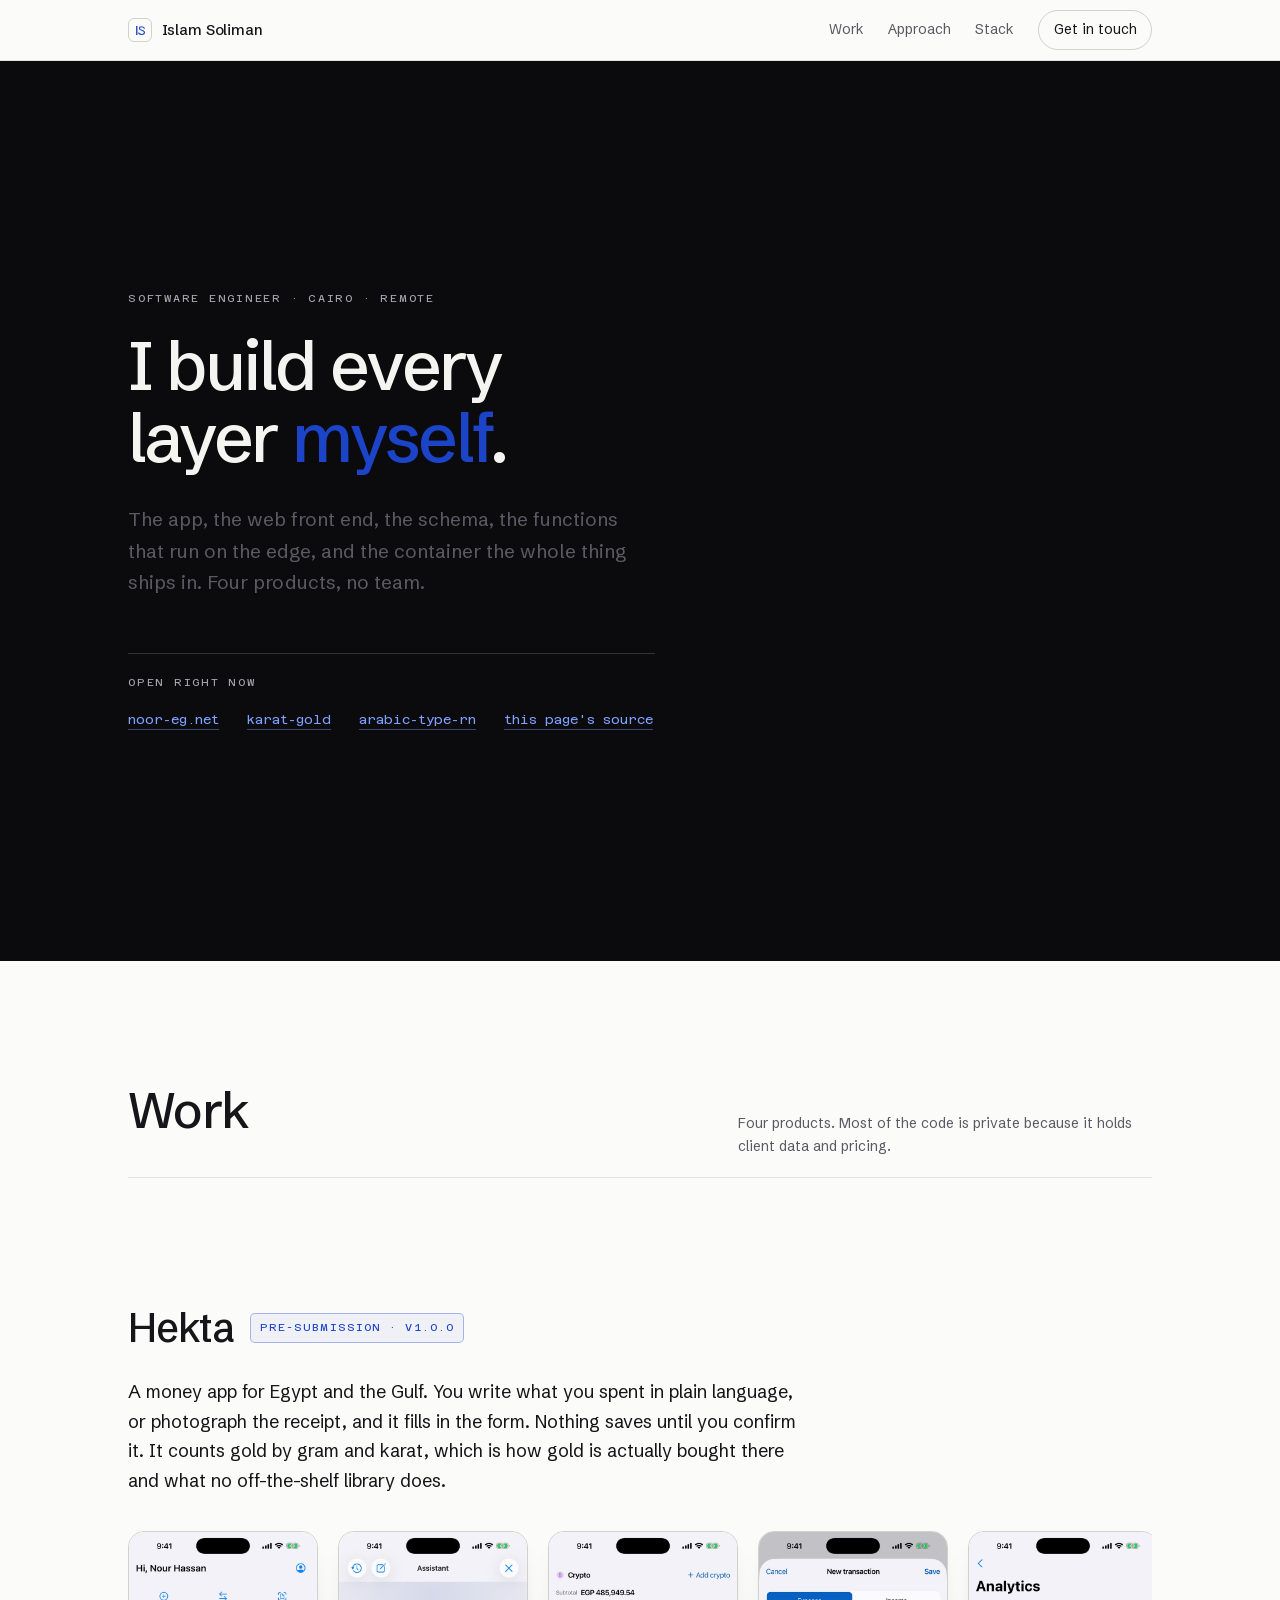
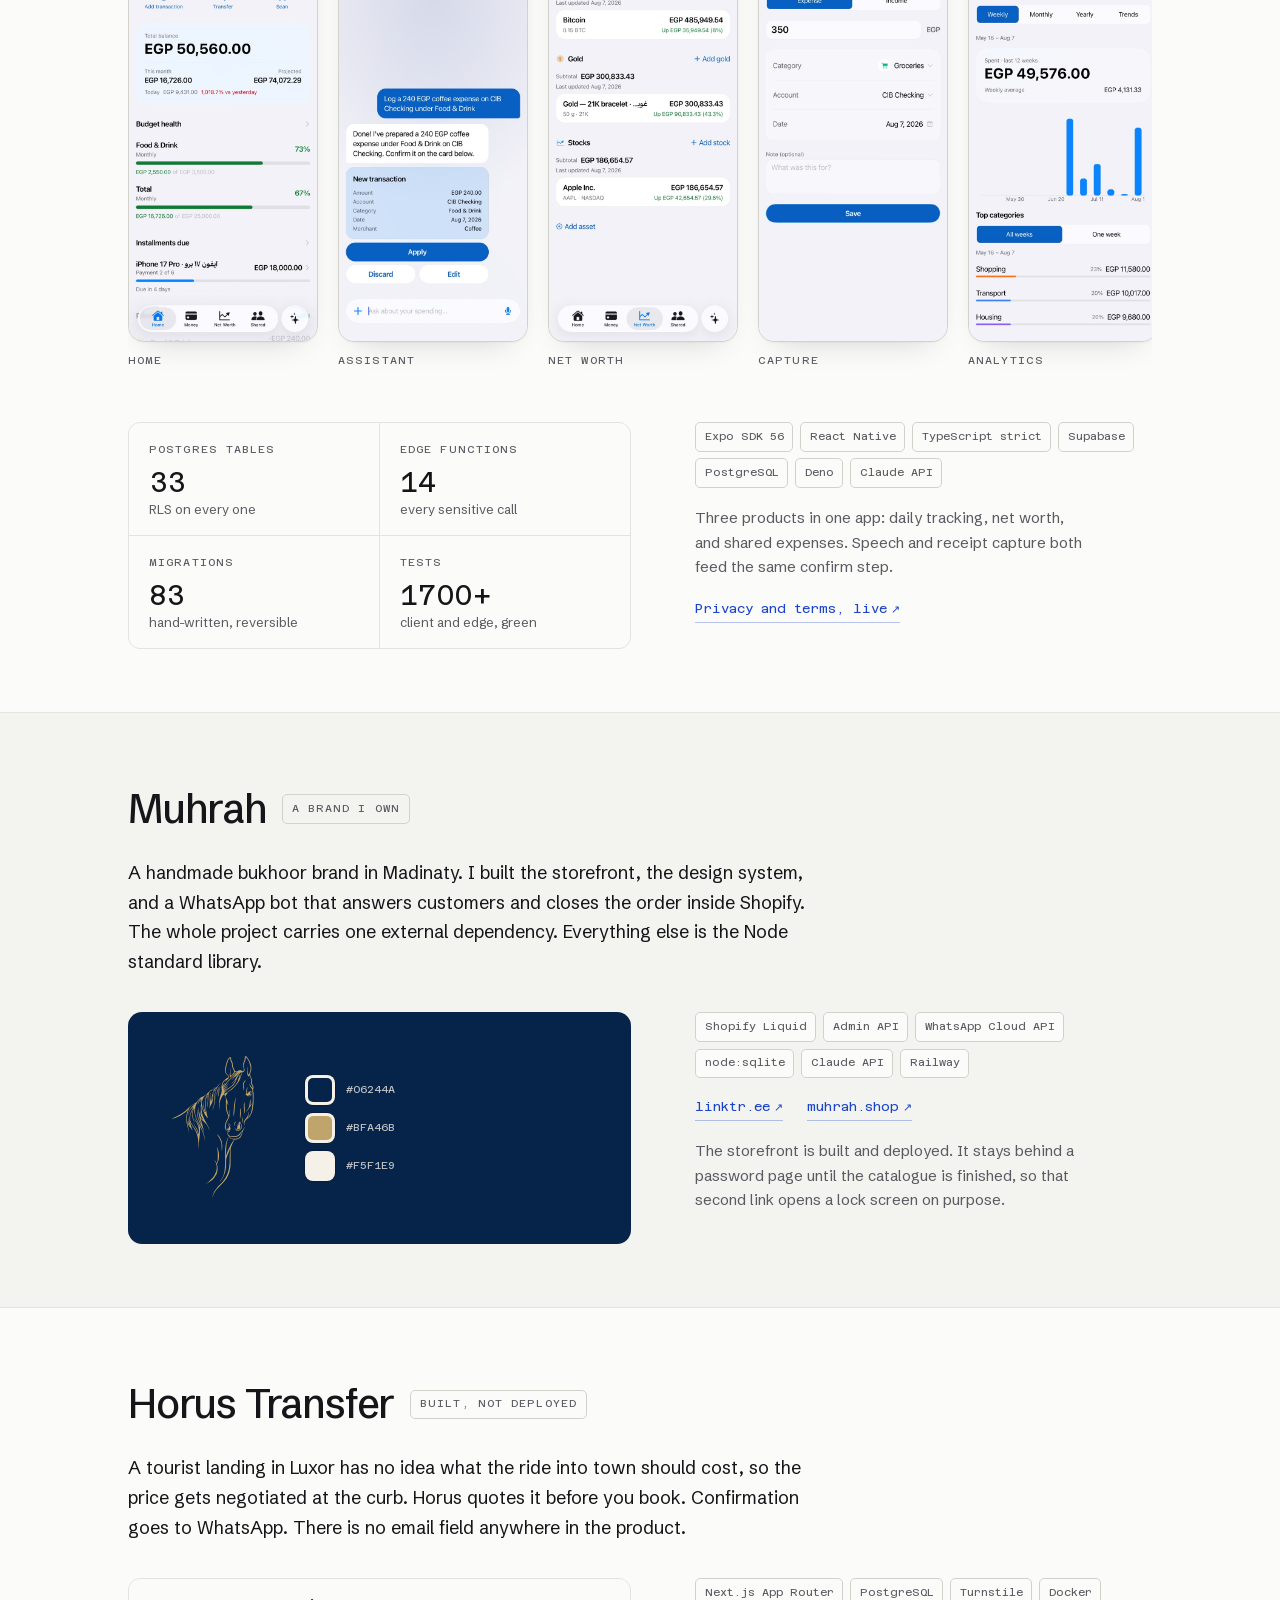
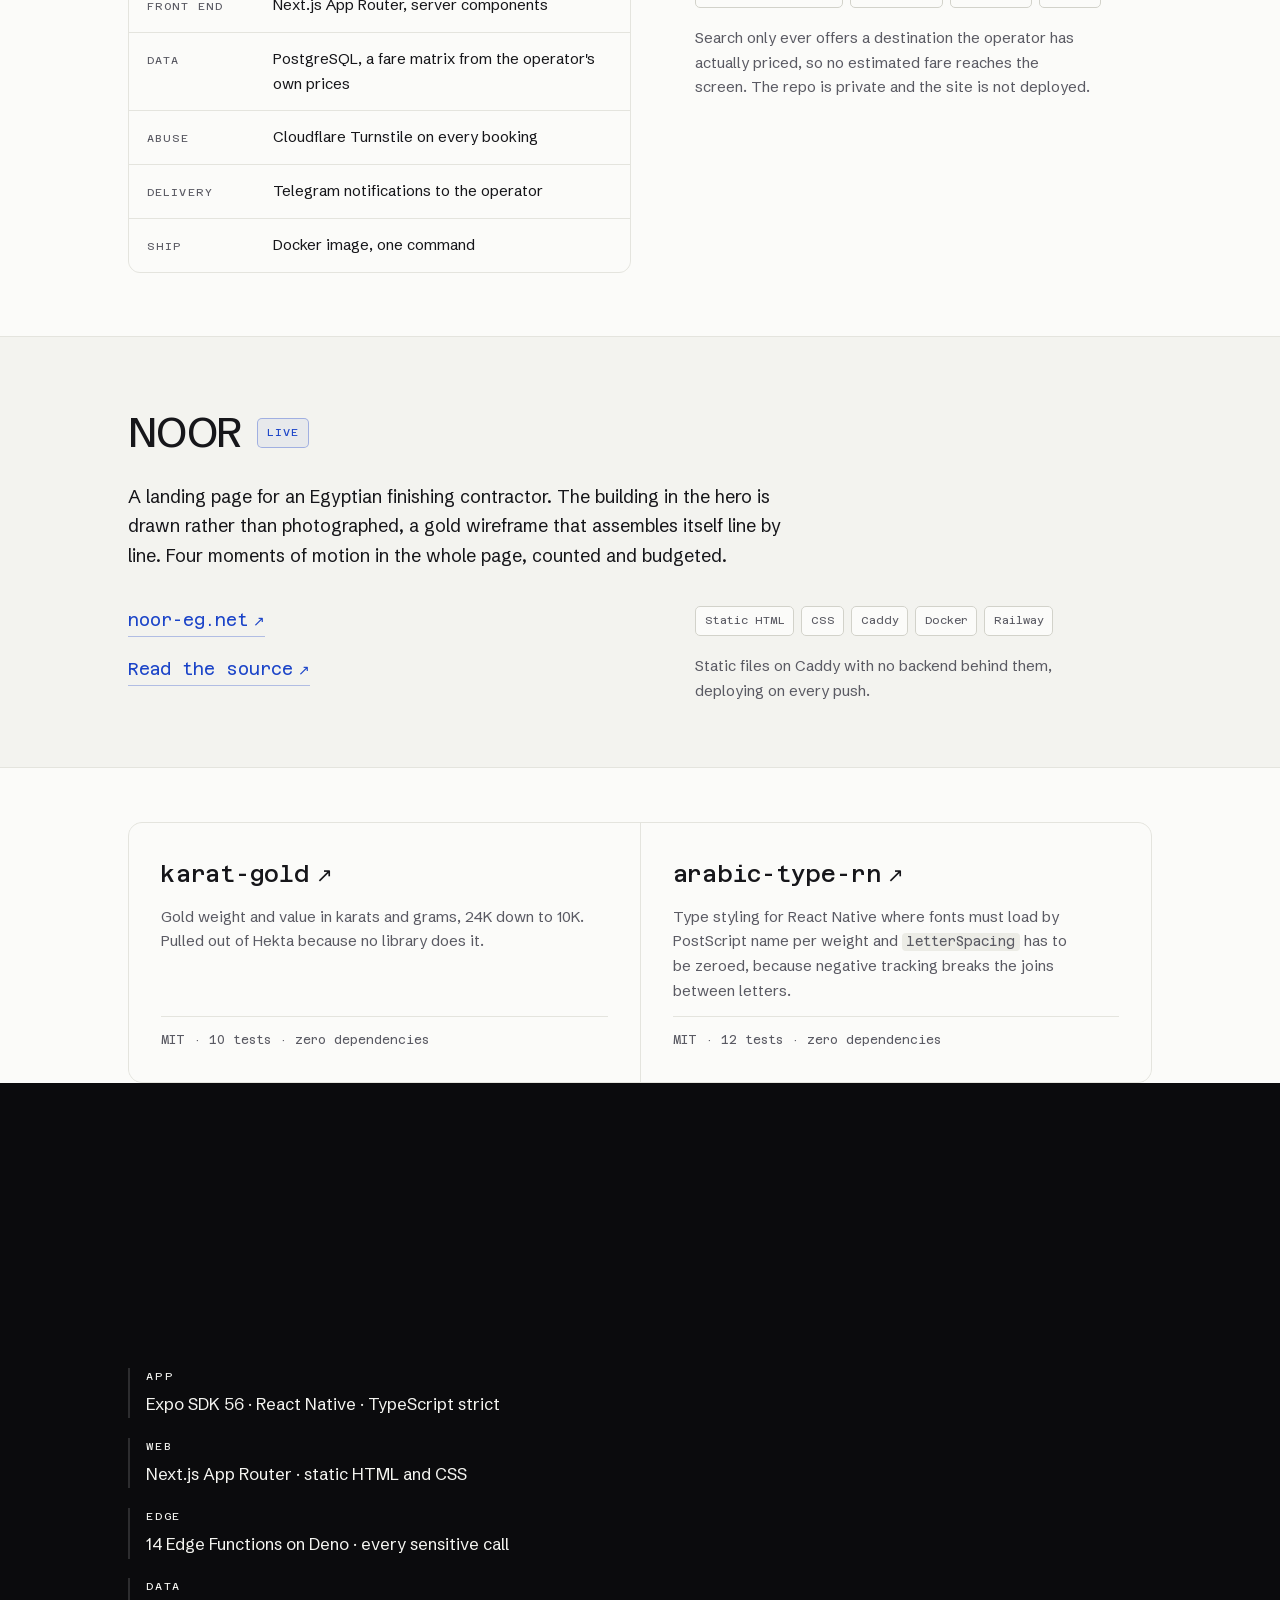
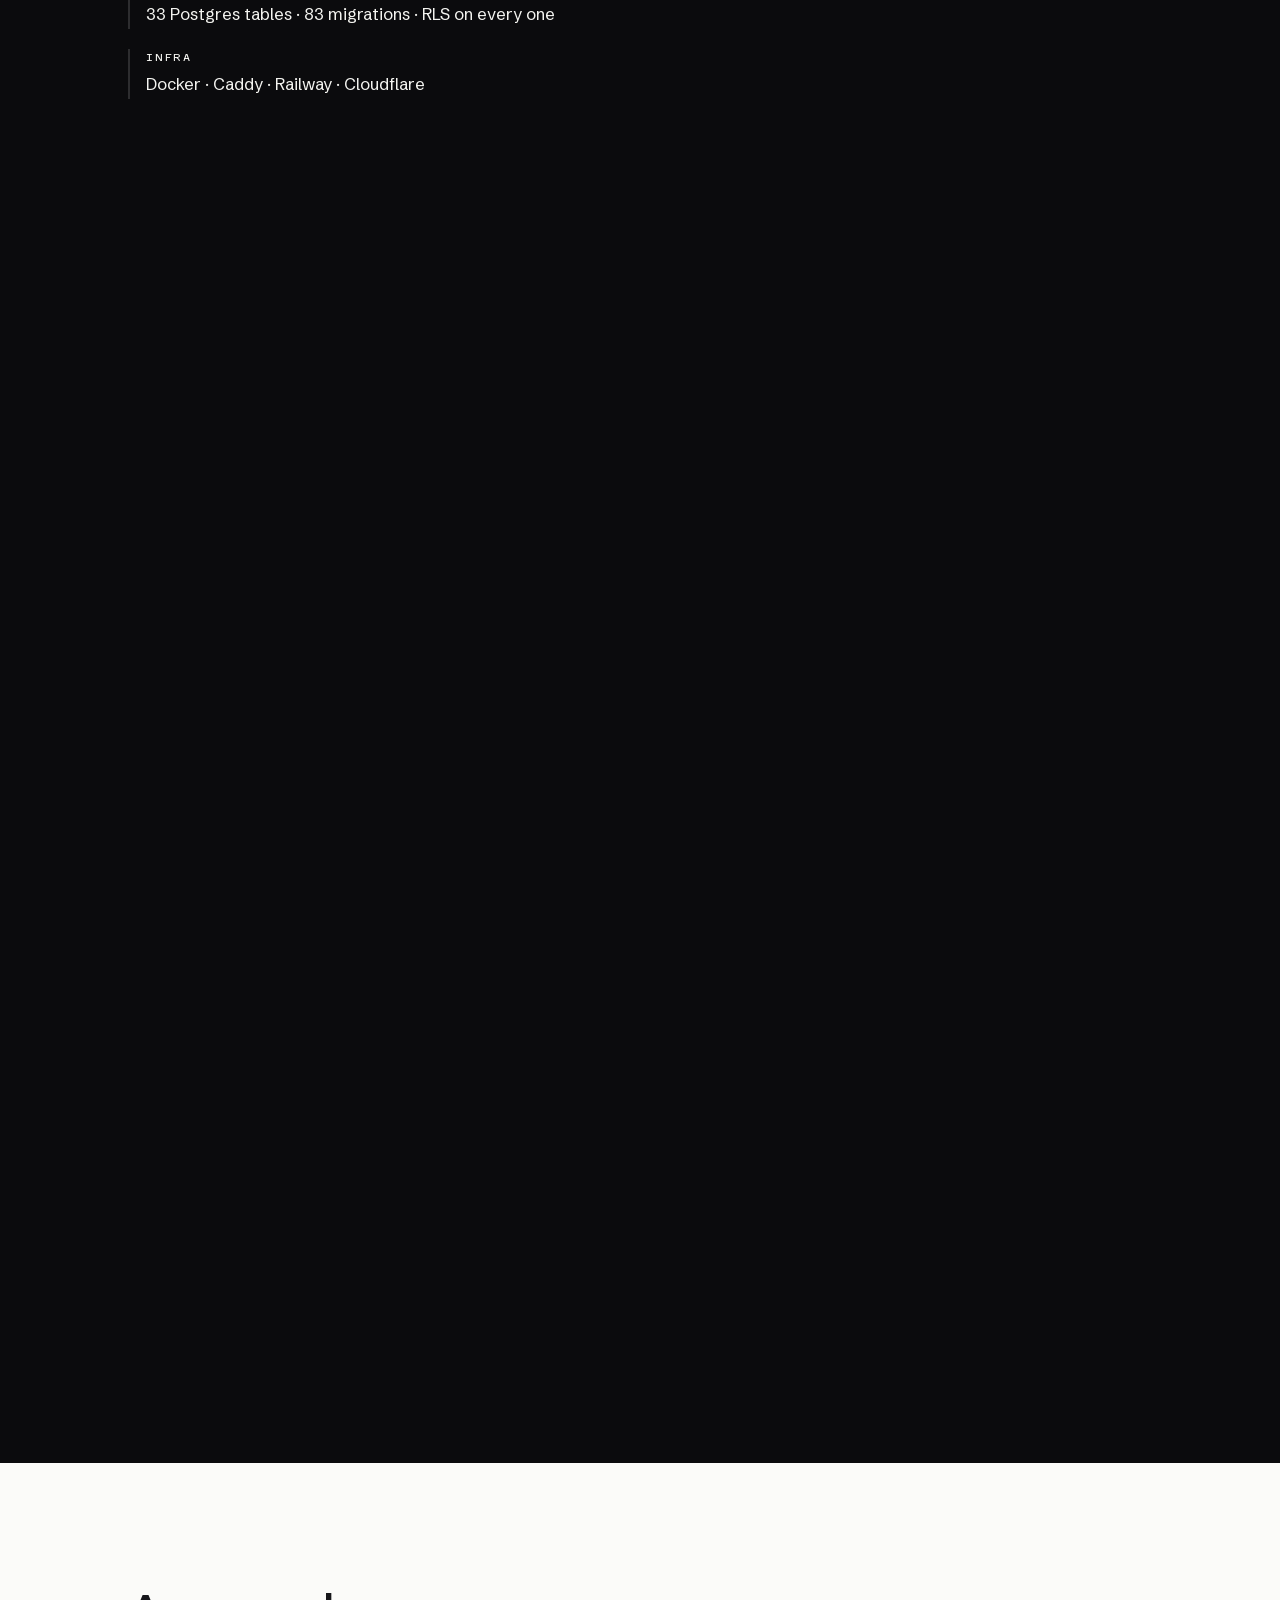
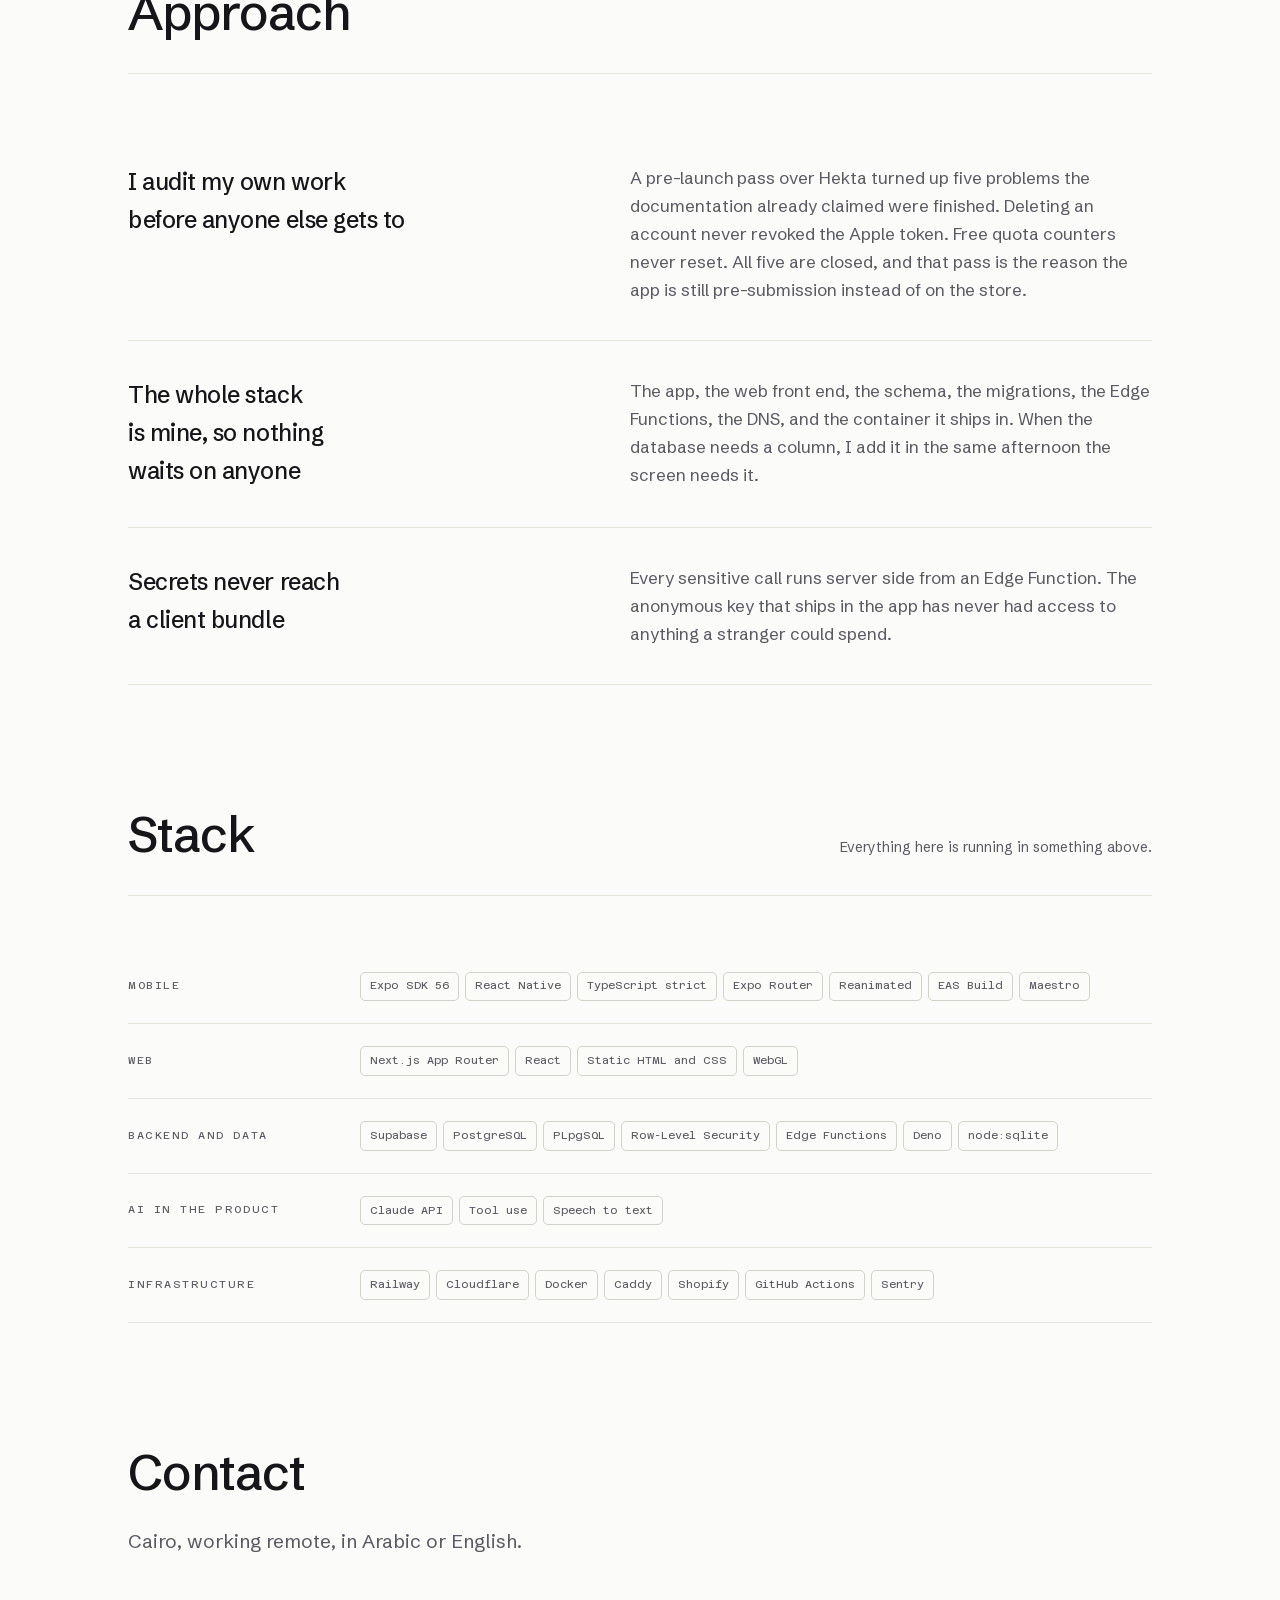
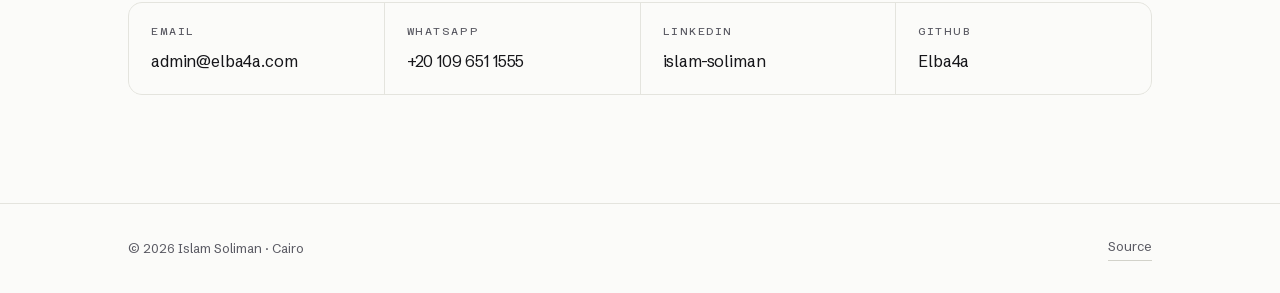
==== commit 63713359: "feat: the layers band — the part comes apart and names itself A 220vh track with a pinned inner betw" ====
--- a/index.html
+++ b/index.html
@@ -10,8 +10,8 @@
 <link rel="icon" href="/assets/img/icon-32.png?v=3" sizes="32x32" type="image/png">
 <link rel="apple-touch-icon" href="/assets/img/icon-180.png?v=3">
 <link rel="preload" href="/assets/fonts/schibsted-grotesk-latin.woff2" as="font" type="font/woff2" crossorigin>
-<link rel="stylesheet" href="/assets/css/site.css?v=10">
-<script src="/assets/js/site.js?v=8" defer></script>
+<link rel="stylesheet" href="/assets/css/site.css?v=11">
+<script src="/assets/js/site.js?v=12" defer></script>
 <meta property="og:type" content="website">
 <meta property="og:locale" content="en_US">
 <meta property="og:title" content="Islam Soliman — Software Engineer">
@@ -291,6 +291,45 @@
     </div>
   </section>
 
+  <!-- ----------------------------------------------------------- layers -->
+  <!-- The part comes apart. Each row names a layer, and the plate carrying it
+       lights as you reach it. Row and plate are tied by colour and timing, not
+       by pixel position, so nothing can drift out of register at an odd
+       viewport. With the scene absent every row simply reads at full strength:
+       the finished state is the default, and the scrub only dims what is not
+       current. -->
+  <section class="band" id="layers">
+    <div class="track">
+      <div class="track__pin">
+        <div class="shell track__grid">
+          <ol class="layers">
+            <li class="layer">
+              <span class="layer__k">App</span>
+              <span class="layer__v">Expo SDK 56 · React Native · TypeScript strict</span>
+            </li>
+            <li class="layer">
+              <span class="layer__k">Web</span>
+              <span class="layer__v">Next.js App Router · static HTML and CSS</span>
+            </li>
+            <li class="layer">
+              <span class="layer__k">Edge</span>
+              <span class="layer__v">14 Edge Functions on Deno · every sensitive call</span>
+            </li>
+            <li class="layer">
+              <span class="layer__k">Data</span>
+              <span class="layer__v">33 Postgres tables · 83 migrations · RLS on every one</span>
+            </li>
+            <li class="layer">
+              <span class="layer__k">Infra</span>
+              <span class="layer__v">Docker · Caddy · Railway · Cloudflare</span>
+            </li>
+          </ol>
+          <div class="stage" data-pose="band" aria-hidden="true"></div>
+        </div>
+      </div>
+    </div>
+  </section>
+
   <!-- --------------------------------------------------------- approach -->
   <section class="section" id="approach">
     <div class="shell">
--- a/assets/css/site.css
+++ b/assets/css/site.css
@@ -893,6 +893,73 @@
   }
 }
 
+/* ------------------------------------------------------------ the band */
+
+/* Same construction as the hero: the dark ground is a z-index -2
+   pseudo-element so the canvas can paint between it and the text. Never a
+   background on the section itself. */
+.band { position: relative; color: var(--on-stage); }
+.band::before {
+  content: "";
+  position: absolute;
+  inset: 0;
+  z-index: -2;
+  background: var(--stage);
+}
+
+/* A tall track with a pinned inner. Scroll through the track scrubs the part;
+   the cost is bounded at 1.2 extra viewports and nothing is scroll-jacked —
+   the page keeps moving at exactly the speed the reader is scrolling it. */
+.track { block-size: 220svb; }
+.track__pin {
+  position: sticky;
+  inset-block-start: 0;
+  block-size: 100svb;
+  display: grid;
+  align-items: center;
+}
+.track__grid {
+  display: grid;
+  grid-template-columns: minmax(0, 1fr) minmax(0, 1fr);
+  gap: clamp(1.5rem, 4vw, 3.5rem);
+  align-items: center;
+  inline-size: 100%;
+}
+
+.layers { display: grid; gap: clamp(.875rem, 2.2vh, 1.5rem); }
+.layer {
+  display: grid;
+  gap: .3rem;
+  padding-inline-start: 1rem;
+  border-inline-start: 2px solid rgb(255 255 255 / .14);
+  transition: color .45s var(--ease), border-color .45s var(--ease);
+}
+.layer__k {
+  font-family: var(--mono);
+  font-size: var(--fs-meta);
+  letter-spacing: .16em;
+  text-transform: uppercase;
+}
+.layer__v { font-size: clamp(1rem, 1.3vw, 1.125rem); }
+
+/* Motion is opt-IN. With no scene, every row sits at full strength and the
+   band reads as a plain list. `data-scrub` is added by world.js only once it
+   is actually driving the part, and only then does anything dim. */
+.band[data-scrub] .layer { color: var(--on-stage-2); }
+.band[data-scrub] .layer.is-on {
+  color: var(--on-stage);
+  border-inline-start-color: var(--stage-accent);
+}
+
+@media (max-width: 860px) {
+  /* The part first, then the list under it — the same order as the hero, so
+     the page has one rhythm rather than two. */
+  .track__grid { grid-template-columns: 1fr; gap: clamp(1.25rem, 4vh, 2rem); }
+  .layers { order: 2; }
+  .track__grid .stage { order: 1; aspect-ratio: 4 / 3; }
+  .track { block-size: 200svb; }
+}
+
 /* ---------------------------------------------------------------- gallery */
 
 /* Five real screens. The horizontal scroll is deliberate: it keeps the product
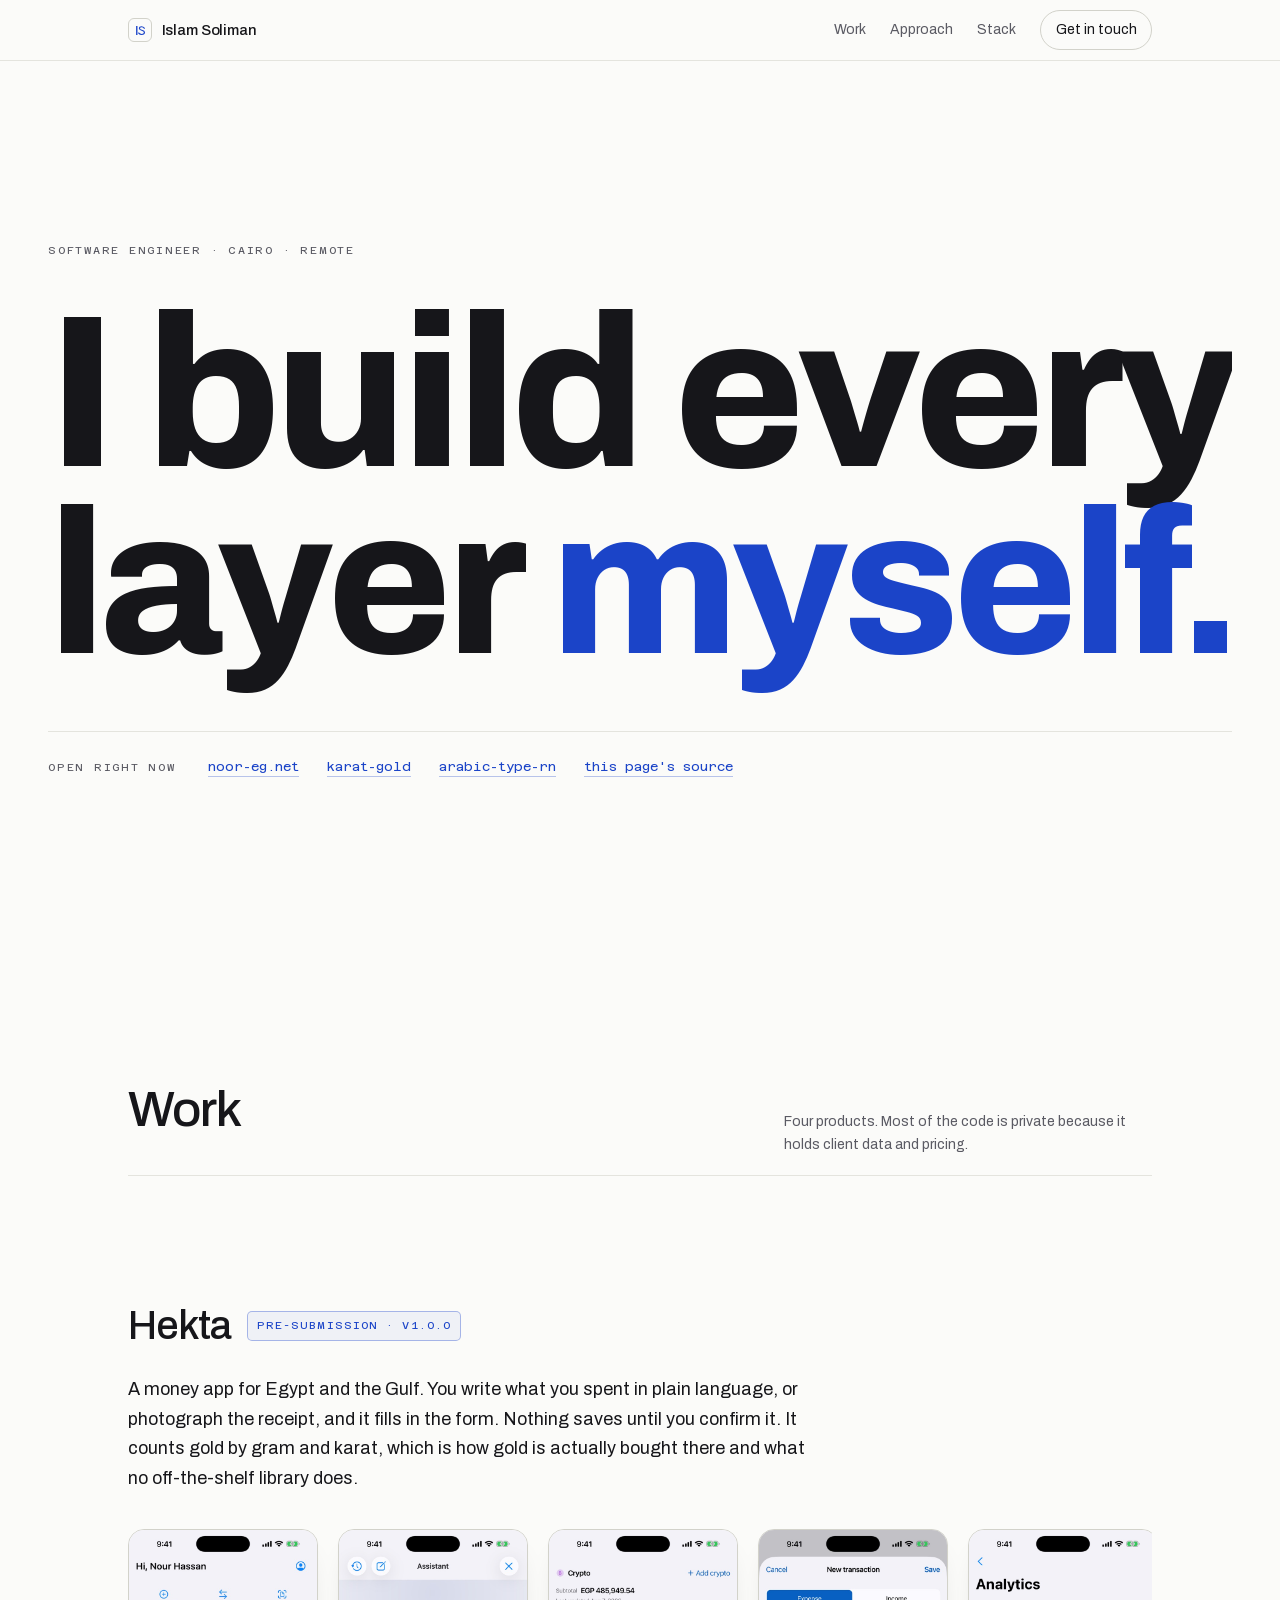
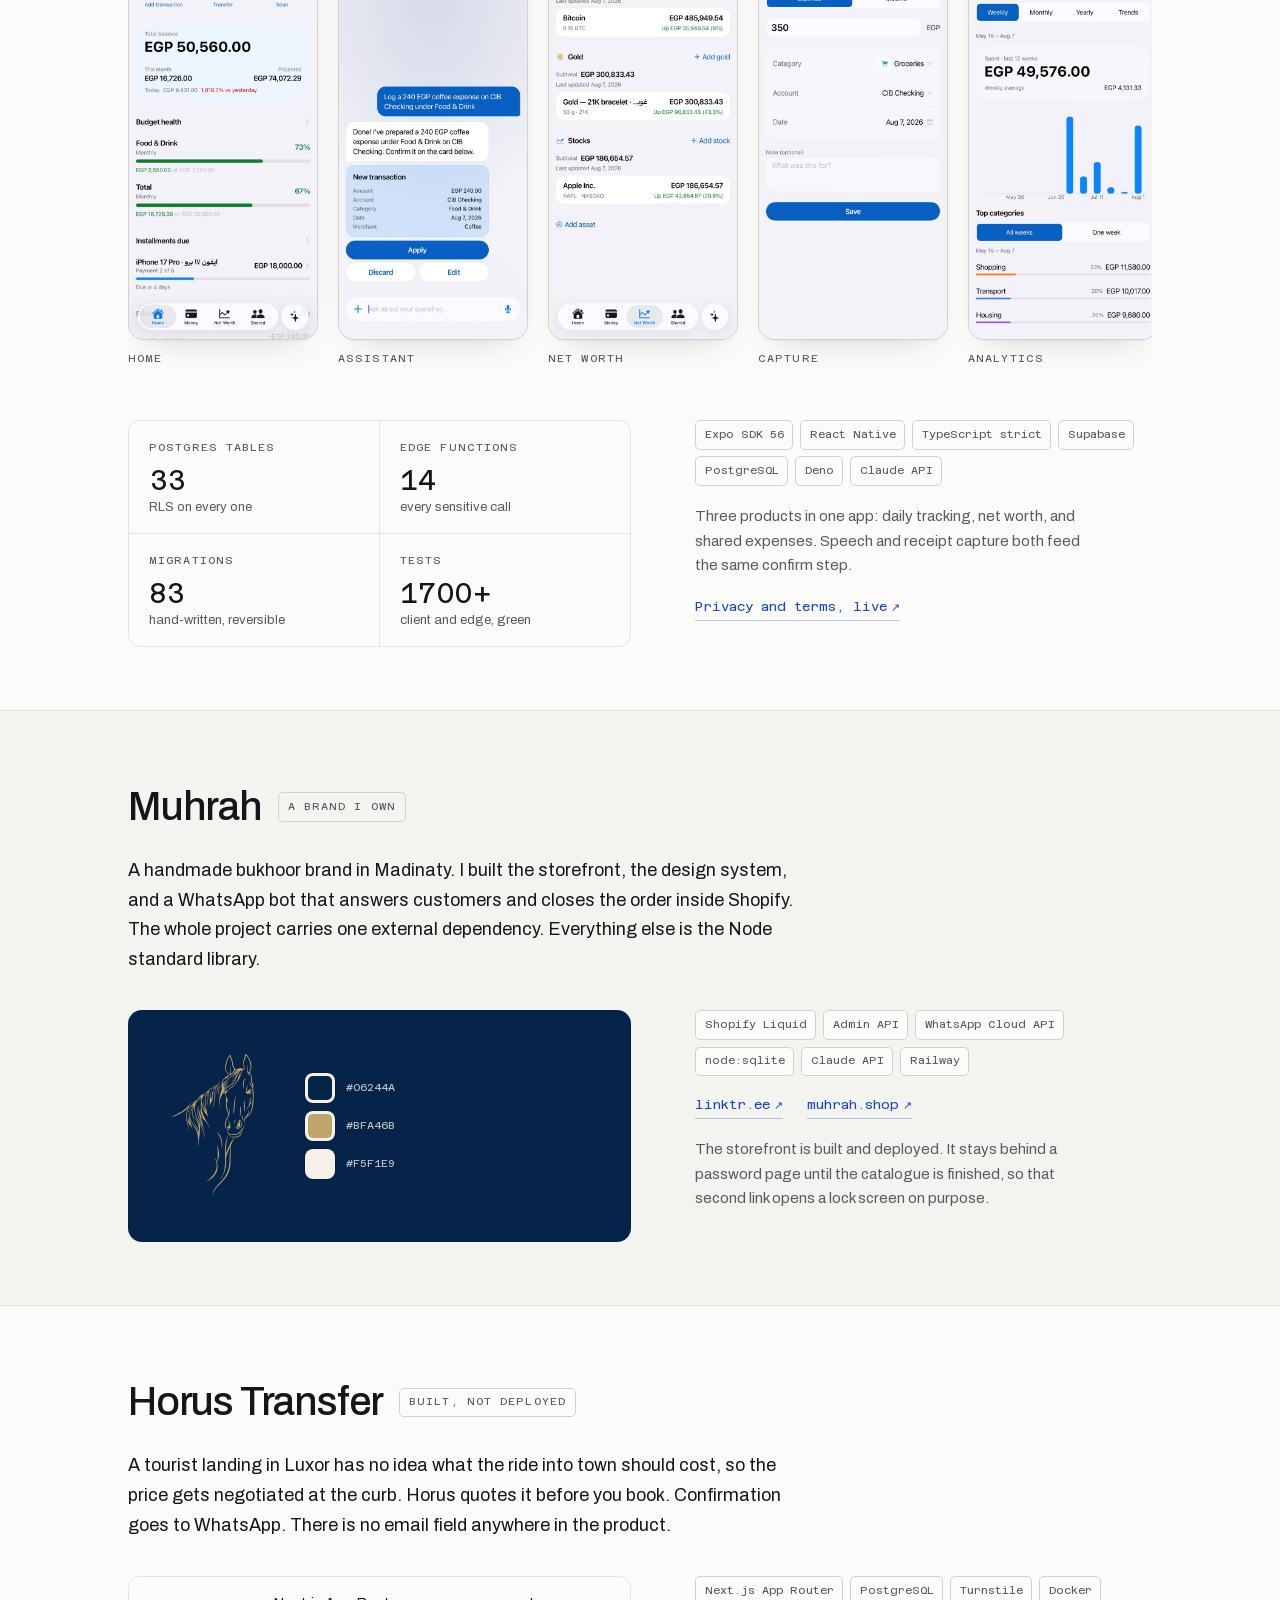
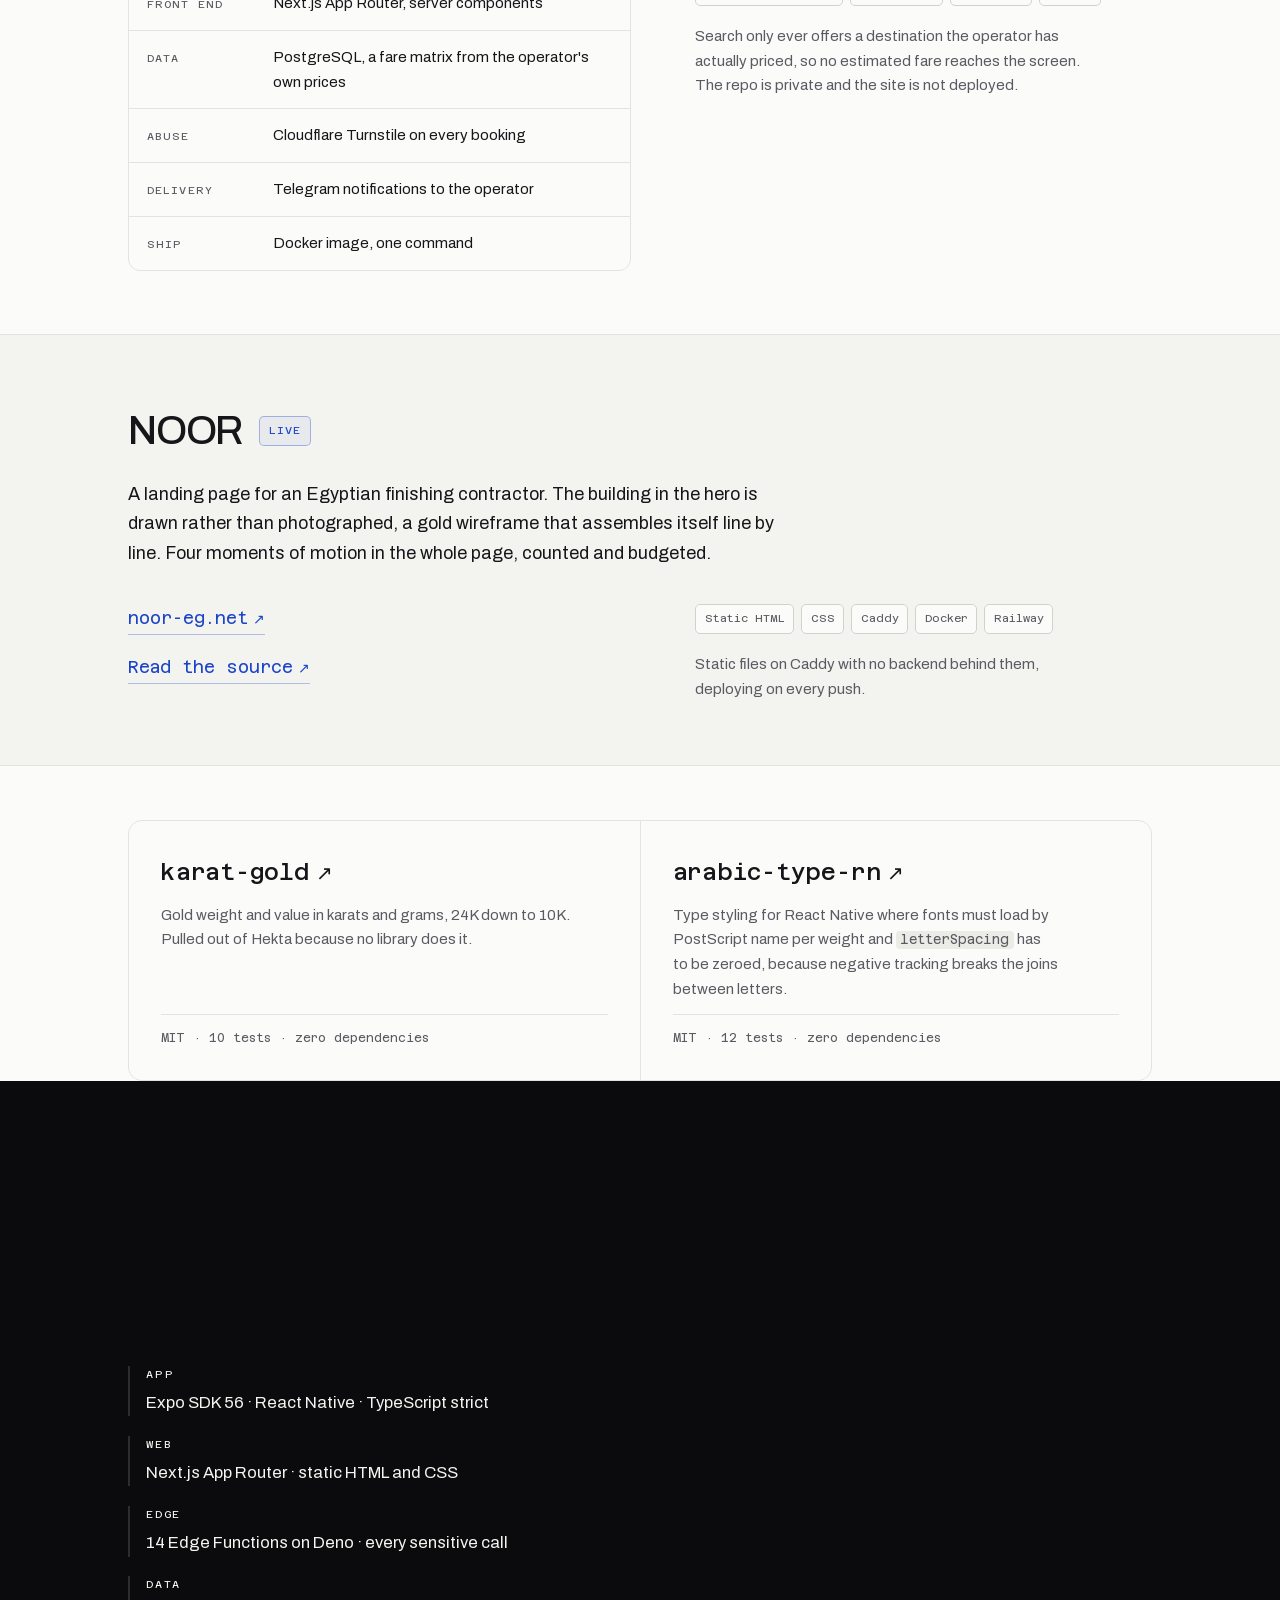
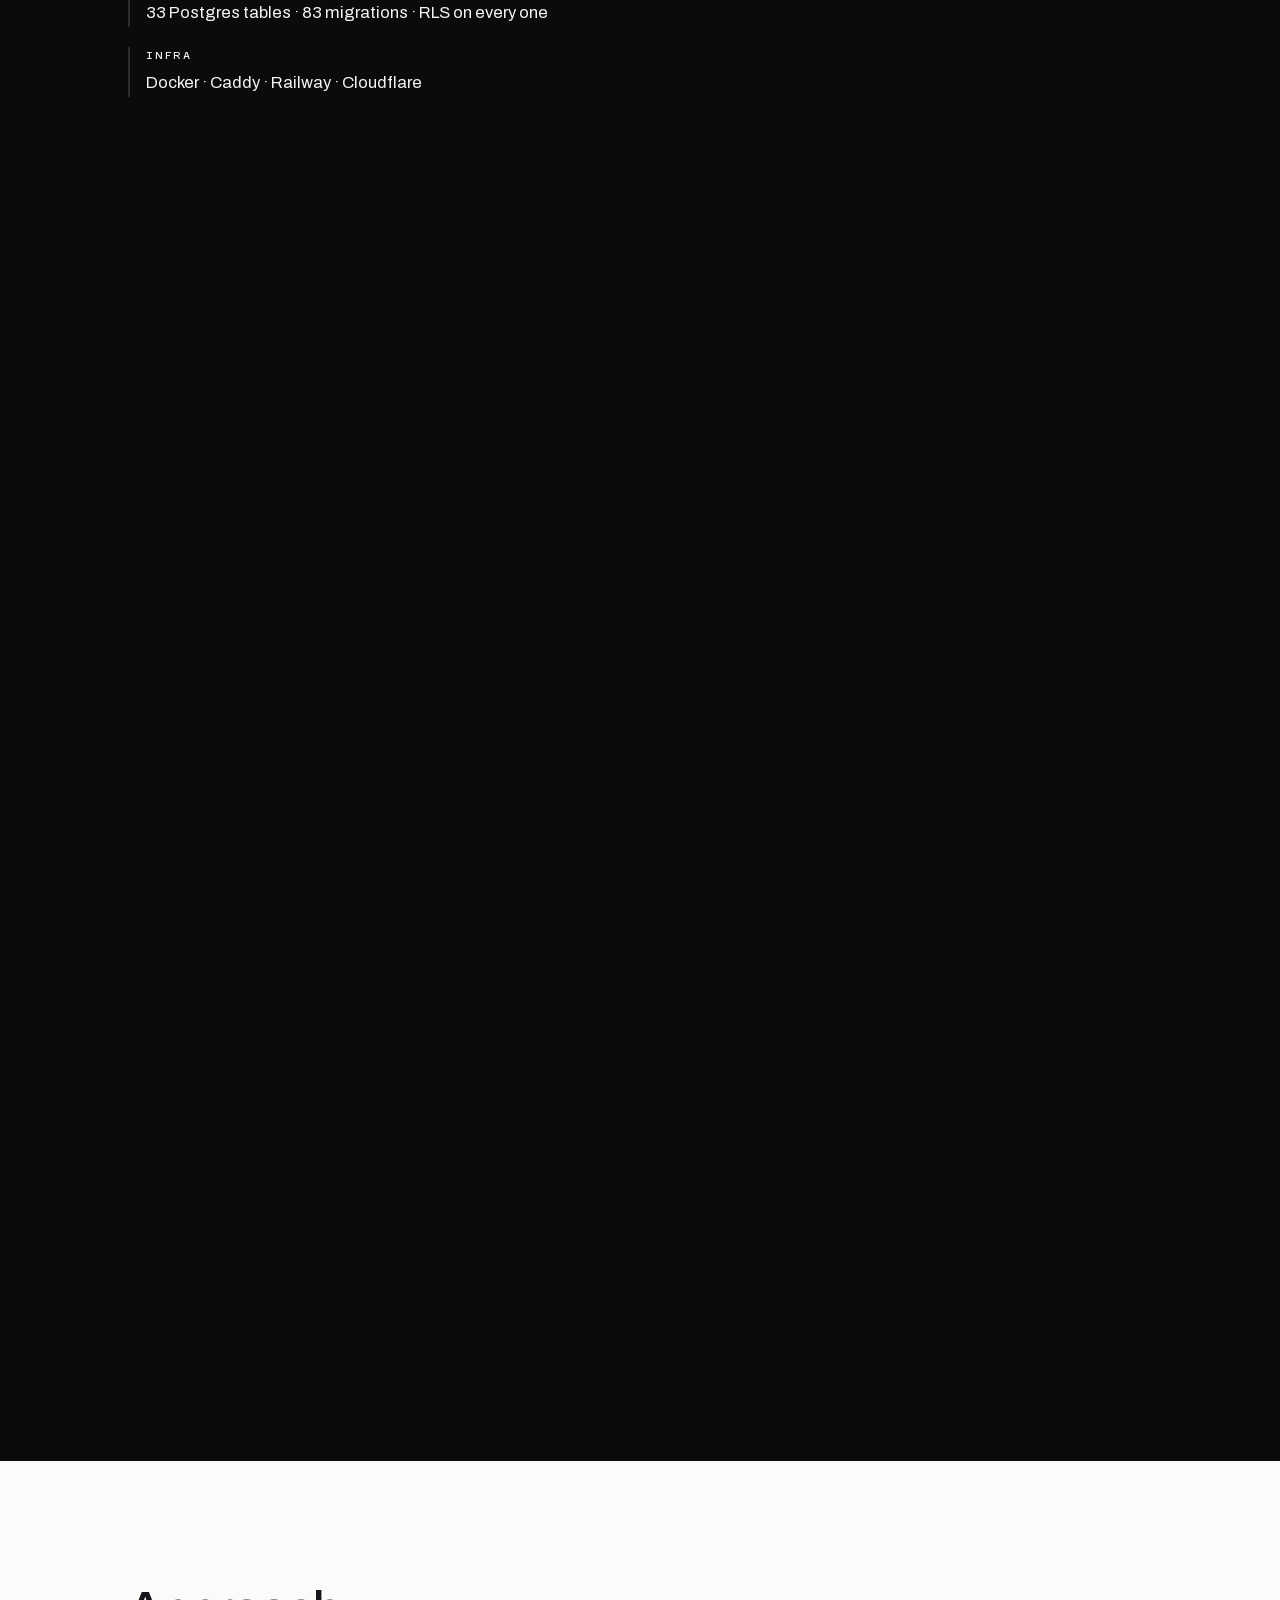
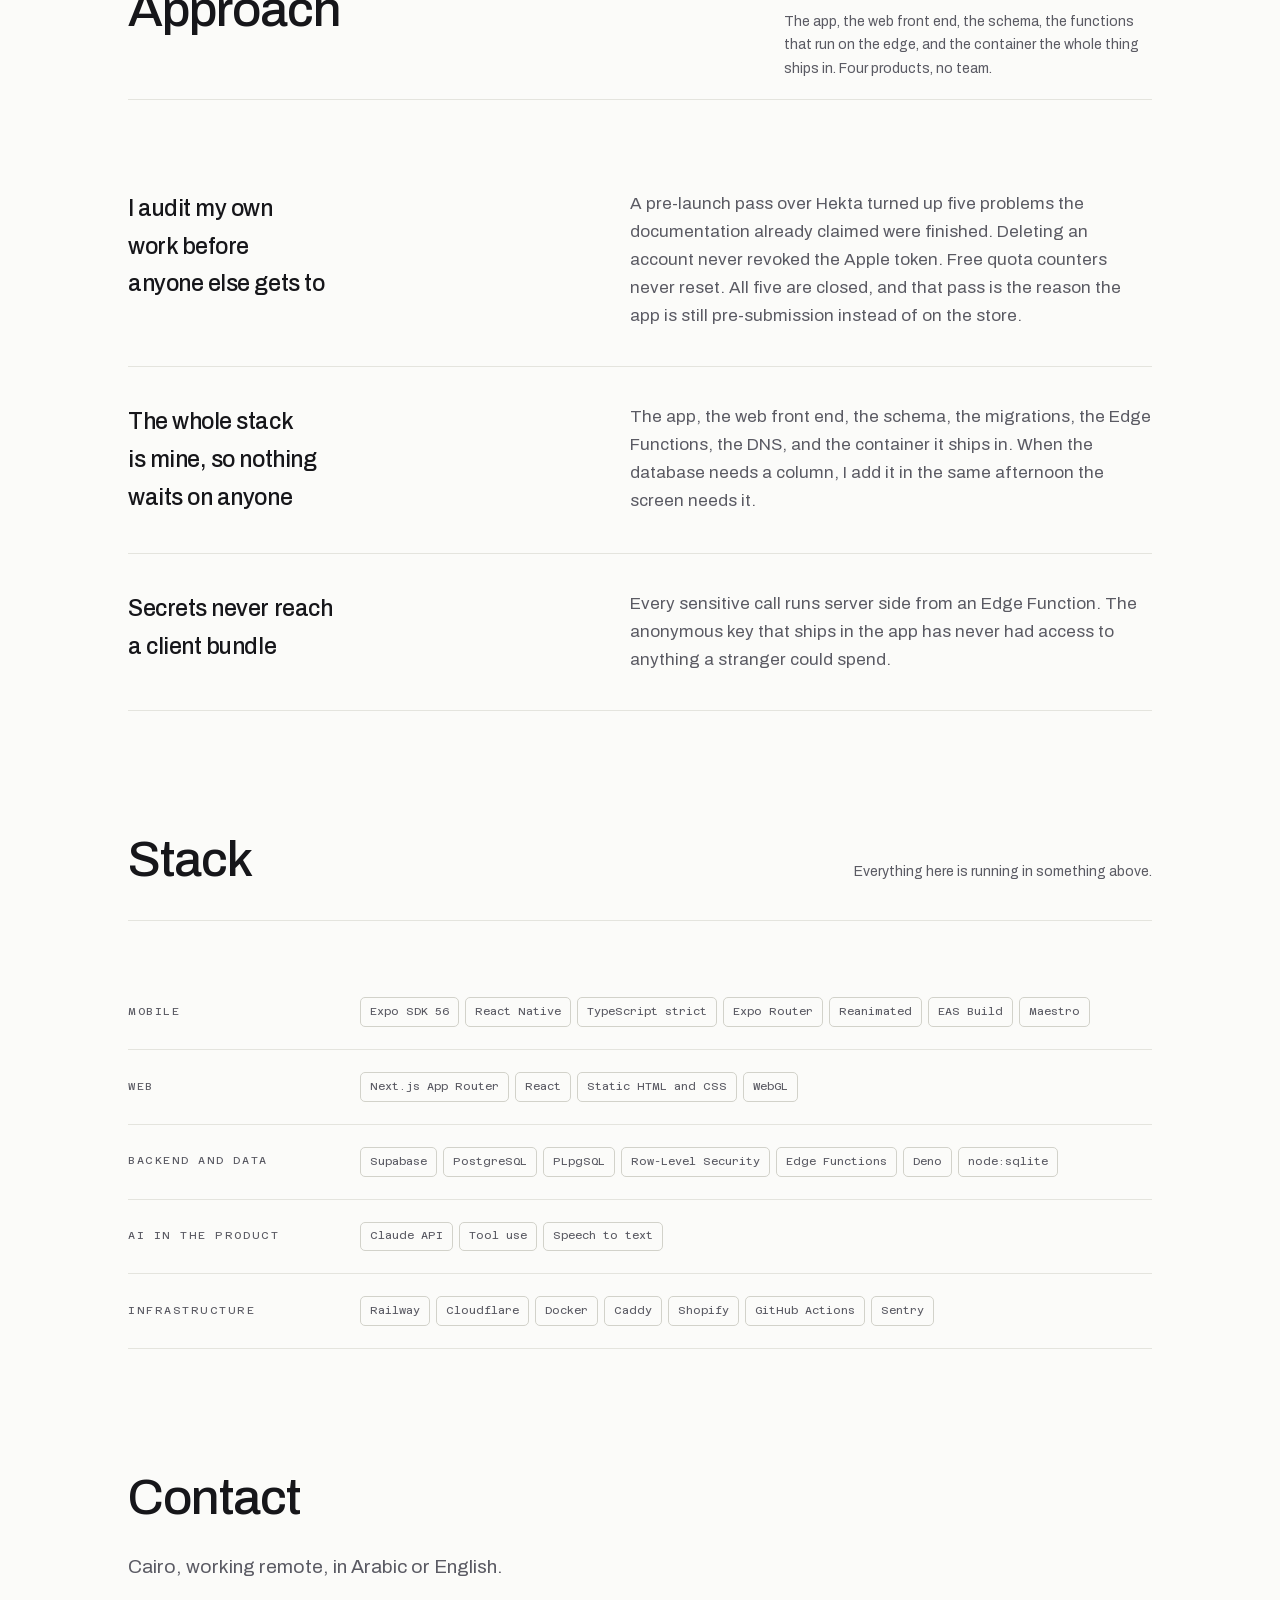
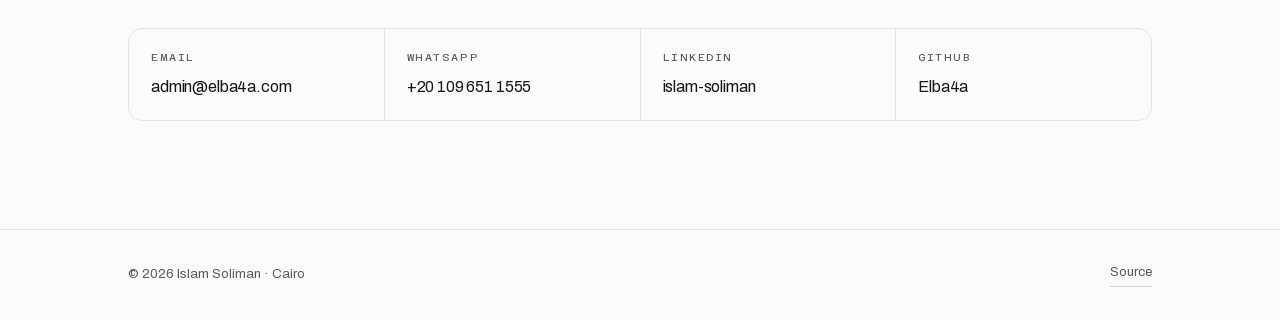
==== commit 2e7d21ac: "Hero: huge fitted typography on paper, Archivo replaces Schibsted Grotesk The dark stage and the mil" ====
--- a/index.html
+++ b/index.html
@@ -9,9 +9,9 @@
 <link rel="icon" href="/assets/img/favicon.svg?v=3" type="image/svg+xml">
 <link rel="icon" href="/assets/img/icon-32.png?v=3" sizes="32x32" type="image/png">
 <link rel="apple-touch-icon" href="/assets/img/icon-180.png?v=3">
-<link rel="preload" href="/assets/fonts/schibsted-grotesk-latin.woff2" as="font" type="font/woff2" crossorigin>
-<link rel="stylesheet" href="/assets/css/site.css?v=11">
-<script src="/assets/js/site.js?v=12" defer></script>
+<link rel="preload" href="/assets/fonts/archivo-latin.woff2" as="font" type="font/woff2" crossorigin>
+<link rel="stylesheet" href="/assets/css/site.css?v=12">
+<script src="/assets/js/site.js?v=13" defer></script>
 <meta property="og:type" content="website">
 <meta property="og:locale" content="en_US">
 <meta property="og:title" content="Islam Soliman — Software Engineer">
@@ -24,7 +24,7 @@
 <meta property="og:image:height" content="630">
 <meta property="og:image:alt" content="Islam Soliman — I build every layer.">
 <meta name="twitter:card" content="summary_large_image">
-<meta name="theme-color" content="#0B0B0D">
+<meta name="theme-color" content="#FBFBF9">
 </head>
 <body>
 <!--
@@ -68,19 +68,19 @@
 
   <!-- ------------------------------------------------------------- hero -->
   <section class="hero">
-    <div class="shell hero__in">
+    <div class="hero__in">
       <div class="hero__type">
         <p class="eyebrow">Software engineer · Cairo · Remote</p>
 
+        <!-- One sentence, four words-groups, two pair wrappers. Below 701px the
+             four spans are the lines; above it the two wrappers are, and the
+             spans go inline. Same markup either way — the breakpoint moves
+             `display`, never the DOM. Each line's font-size is solved so its
+             advance lands on the measure; see .hero__h in site.css. -->
         <h1 class="hero__h">
-          <span class="line"><span>I build every</span></span>
-          <span class="line"><span>layer <em>myself</em>.</span></span>
+          <span class="ln ln1"><span class="l l1">I build</span> <span class="l l2">every</span></span>
+          <span class="ln ln2"><span class="l l3">layer</span> <span class="l l4"><em>myself.</em></span></span>
         </h1>
-
-        <p class="hero__sub">
-          The app, the web front end, the schema, the functions that run on the edge, and the
-          container the whole thing ships in. Four products, no team.
-        </p>
 
         <div class="open">
           <span class="open__k">Open right now</span>
@@ -92,12 +92,6 @@
           </ul>
         </div>
       </div>
-
-      <!-- The cell the 3D is allowed to paint in. CSS lays it out; world.js
-           reads its rect every frame and scissors to it, so geometry cannot
-           reach the type beside it. Empty and aria-hidden: the scene never
-           holds content. -->
-      <div class="stage" aria-hidden="true"></div>
     </div>
   </section>
 
@@ -335,6 +329,10 @@
     <div class="shell">
       <div class="s-head reveal">
         <h2>Approach</h2>
+        <p class="s-head__note">
+          The app, the web front end, the schema, the functions that run on the edge, and the
+          container the whole thing ships in. Four products, no team.
+        </p>
       </div>
 
       <div class="appr">
--- a/assets/css/site.css
+++ b/assets/css/site.css
@@ -6,10 +6,19 @@
 
 /* ----------------------------------------------------------------- fonts */
 
+/* Archivo replaces Schibsted Grotesk, on a capability rather than a taste. The
+   display type is fitted to the measure so every line ends flush on the right
+   margin; the entrance widens the letterforms until they land there. Both need
+   a `wdth` axis, and a dump of the shipped Schibsted subset's `fvar` found one
+   axis only: `wght` 400–900. */
 @font-face {
-  font-family: "Schibsted Grotesk";
-  src: url("/assets/fonts/schibsted-grotesk-latin.woff2") format("woff2");
-  font-weight: 400 900;
+  font-family: "Archivo";
+  src: url("/assets/fonts/archivo-latin.woff2") format("woff2");
+  font-weight: 100 900;
+  /* Delete this line and every `font-stretch` value below silently clamps to
+     100%: the fit still looks right, the entrance becomes a no-op, and nothing
+     reports it. tools/check-fit.mjs asserts the axis renders. */
+  font-stretch: 62% 125%;
   font-style: normal;
   font-display: swap;
 }
@@ -17,7 +26,9 @@
 @font-face {
   font-family: "Azeret Mono";
   src: url("/assets/fonts/azeret-mono-latin.woff2") format("woff2");
-  font-weight: 400 600;
+  /* The file carries 100–900. This rule used to claim 400–600, so 300 weights
+     of a font already on the wire were unreachable. */
+  font-weight: 100 900;
   font-style: normal;
   font-display: swap;
 }
@@ -49,18 +60,15 @@
   --on-stage-2:   #A6A6B0;
   --stage-accent: #7FA0FF;
 
-  --sans: "Schibsted Grotesk", system-ui, -apple-system, "Segoe UI", sans-serif;
+  --sans: "Archivo", system-ui, -apple-system, "Segoe UI", sans-serif;
   --mono: "Azeret Mono", ui-monospace, SFMono-Regular, Menlo, monospace;
 
   --shell: 1120px;
+  /* The hero runs wider than the reading column: display type needs the room,
+     body copy does not. */
+  --bleed: 1680px;
   --gut: clamp(1.25rem, 4.5vw, 3rem);
   --rhythm: clamp(5rem, 12vh, 9rem);
-
-  /* Sized against the hero's TYPE COLUMN, not the viewport. The headline is
-     two masked lines, and at 92px "I build every" needed ~560px in a ~500px
-     column — so it broke to three and left "myself." stranded on its own,
-     which defeats the per-line masks entirely. */
-  --fs-display: clamp(2.5rem, 5.4vw, 4.5rem);
   /* Must stay above the project titles at every viewport. It used to cap at
      34px against their 40px, so "Work" read as subordinate to "Hekta" and the
      whole page hierarchy inverted. */
@@ -255,89 +263,106 @@
 
 /* ------------------------------------------------------------------ hero */
 
-/* The hero is a dark stage, not paper. Not a mood: Hekta's screens are iOS
-   light mode on #F2F2F7, three points off `--paper`, so on paper the product
-   is an invisible rectangle — and the graphite the material bake settled on
-   only exists against a near-black ground. The rest of the page stays paper;
-   the step between them is ~17:1, which reads as a deliberate edge. A 7% tint
-   step is what reads as a rendering error. */
+/* The hero is one sentence, set as large as the measure allows, on paper.
+   `100svb` with the product band as the next section means the fold does the
+   cropping: at any viewport height the reader sees the sentence and the top of
+   a real screen underneath it, with no magic number anywhere. */
 .hero {
   position: relative;
-  color: var(--on-stage);
   min-block-size: 100svb;
   display: grid;
   align-items: center;
   padding-block: clamp(3rem, 8vh, 5rem);
 }
 
-/* The dark ground is a pseudo-element at z-index -2, NOT a background on the
-   section. That ordering is the whole architecture: html paper at the bottom,
-   this ground above it, the canvas at -1 above that, and the text in normal
-   flow above everything. Put the background on `.hero` itself and it paints in
-   the in-flow block-background phase — over the canvas — and the scene renders
-   perfectly into a rectangle nobody can see. Which is exactly what happened.
-   `.hero` keeps `z-index: auto` so it does not create a stacking context and
-   trap this below itself. */
-.hero::before {
-  content: "";
-  position: absolute;
-  inset: 0;
-  z-index: -2;
-  background: var(--stage);
-}
-
 .hero__in {
-  display: grid;
-  grid-template-columns: minmax(0, 1.15fr) minmax(0, 1fr);
-  gap: clamp(1.5rem, 3vw, 2.5rem);
-  align-items: center;
   inline-size: 100%;
-}
-
-/* Everything inside the hero is re-pointed at the stage palette. The paper
-   tokens are all measured against #FBFBF9 and every one of them fails here —
-   `--accent` is 1.9:1 on this ground. */
-.hero .eyebrow,
-.hero .open__k { color: var(--on-stage-2); }
-.hero__h em { color: var(--stage-accent); }
-.hero__sub { color: var(--on-stage-2); }
-.hero .open { border-block-start-color: rgb(255 255 255 / .16); }
-.hero .open__l a {
-  color: var(--stage-accent);
-  border-block-end-color: color-mix(in srgb, var(--stage-accent) 40%, transparent);
-}
-.hero .open__l a:hover { border-block-end-color: var(--stage-accent); }
-.hero :focus-visible { outline-color: var(--stage-accent); }
-
-@media (max-width: 860px) {
-  /* Type first, then the part beneath it. The stage keeps a real box rather
-     than collapsing, so the page does not reflow when the scene loads and does
-     not look like something failed when it never does. */
-  .hero__in { grid-template-columns: 1fr; }
-  .hero { min-block-size: auto; padding-block: clamp(2.5rem, 7vh, 4rem); }
+  max-inline-size: calc(var(--bleed) + var(--gut) * 2);
+  margin-inline: auto;
+  padding-inline: var(--gut);
+}
+
+/* The container the display type is measured against. Capping the CONTAINER
+   rather than the font-size is the whole trick: `--gut` clamps at 1066px, so a
+   clamped font-size would freeze while the measure kept widening, and past
+   ~1460px every line would fall short of the margin. Sized in `cqi` against
+   this box, the ratio advance/measure is invariant from 320px to 2560px —
+   asserted at nine viewports by tools/check-fit.mjs. */
+.hero__type { container-type: inline-size; }
+
+@media (min-width: 441px) and (max-width: 700px) {
+  /* Between the four-line and two-line breaks the column stops growing instead
+     of the type doing it. Uncapped, four lines at a 640px measure make an
+     861px block that overflows the fold on a 700x900 tablet. */
+  .hero__type { max-inline-size: 440px; }
 }
 
 .hero__h {
-  font-size: var(--fs-display);
-  font-weight: 500;
-  line-height: .98;
-  letter-spacing: -.038em;
-  margin-block: 1.5rem 0;
-  max-inline-size: 14ch;
+  font-weight: 760;
+  line-height: .90;          /* sentence case has descenders; .84 collides */
+  margin-block: clamp(1.5rem, 4vh, 2.5rem) 0;
+  font-stretch: 100%;
+  /* A line that is one rounding error too wide would wrap and destroy the
+     fitting, so wrapping is off — and clipped rather than scrollable, because
+     a fallback face is wider than Archivo and would otherwise put a horizontal
+     scrollbar on the document for the length of one font swap. */
+  white-space: nowrap;
+  overflow-x: clip;
 }
 .hero__h em { font-style: normal; color: var(--accent); }
 
-/* Each line is its own clipping window so the type rises out of a mask
-   instead of just fading in. */
-.line { display: block; overflow: hidden; padding-block-end: .06em; }
-.line > span { display: block; }
-
-.hero__sub {
-  margin-block-start: 1.75rem;
-  max-inline-size: 46ch;
-  color: var(--ink-2);
-  font-size: clamp(1.0625rem, 1.5vw, 1.25rem);
-}
+/* Each line's size is solved so its advance lands on the measure. These are
+   measurements, not taste — read off a bisection against the rendered advance
+   in tools/fit-test.html, which is also what re-derives them if the copy
+   changes. Uniform weight throughout: dropping the last line to 400 would
+   narrow it and break the fit that is the entire premise. */
+/* `letter-spacing` in `em` computes to an absolute length at the element that
+   declares it, and inherits as that length. Declared on `.hero__h` it resolved
+   against the inherited 17px body size — 0.5px instead of 6.9px — and every
+   line overran the measure by ~6%. It has to sit where the font-size is. */
+.hero__h .ln,
+.hero__h .l  { letter-spacing: -.032em; }
+.hero__h .ln { display: contents; }        /* below 701px the four spans ARE the lines */
+.hero__h .l  { display: block; }
+.hero__h .l1 { font-size: 36.92cqi; }
+.hero__h .l2 { font-size: 38.89cqi; }
+.hero__h .l3 { font-size: 43.76cqi; }
+.hero__h .l4 { font-size: 30.07cqi; }
+
+@media (min-width: 701px) {
+  /* Two lines, and the pair wrappers become the fitted lines. Two inline spans
+     between block boundaries form one anonymous block box, so "I build every"
+     sets as a single line and the markup never changes across breakpoints. */
+  .hero__h .ln { display: block; }
+  .hero__h .l  { display: inline; font-size: inherit; }
+  .hero__h .ln1 { font-size: 18.38cqi; }
+  .hero__h .ln2 { font-size: 17.39cqi; }
+}
+
+/* The one gesture on the page. Every line starts condensed — short of the
+   margin by nearly half — and the letterforms widen until the sentence lands
+   flush. Nothing fades, translates or blurs, which is what every template
+   does; this needs a real width axis, so it cannot be one. The finished widths
+   are the resting state above, so reduced motion, a missing stylesheet or an
+   engine without `font-stretch` all get flush type rather than an empty box.
+   Line heights never change during it, so the block cannot shift the page. */
+@media (prefers-reduced-motion: no-preference) {
+  /* Whichever element is the LINE at this breakpoint is the one that widens.
+     Animate both and the two halves of a joined line would widen out of step
+     with each other. */
+  @media (max-width: 700px) {
+    .hero__h .l  { animation: fit .9s var(--ease) both; }
+    .hero__h .l2 { animation-delay: .09s; }
+    .hero__h .l3 { animation-delay: .18s; }
+    .hero__h .l4 { animation-delay: .27s; }
+  }
+  @media (min-width: 701px) {
+    .hero__h .ln  { animation: fit .9s var(--ease) both; }
+    .hero__h .ln2 { animation-delay: .09s; }
+  }
+}
+
+@keyframes fit { from { font-stretch: 62%; } to { font-stretch: 100%; } }
 
 /* The four things a reader can actually open, handed over before any card. */
 .open {
@@ -716,18 +741,12 @@
    preference, an extension, an old engine — still leaves a readable page
    rather than an empty box where the content should be. */
 @media (prefers-reduced-motion: no-preference) {
-  .line > span {
-    transform: translateY(105%);
-    animation: line-in 1s var(--ease) forwards;
-  }
-  .line:nth-child(2) > span { animation-delay: .08s; }
-
+  /* The headline's own entrance is the `fit` widening in the hero block above.
+     These two are the frame around it and arrive after it has landed. */
   .hero .eyebrow { opacity: 0; animation: fade-in .7s var(--ease) .1s forwards; }
-  .hero__sub { opacity: 0; animation: rise .8s var(--ease) .34s forwards; }
-  .open { opacity: 0; animation: rise .8s var(--ease) .46s forwards; }
-}
-
-@keyframes line-in { to { transform: translateY(0); } }
+  .open { opacity: 0; animation: rise .8s var(--ease) .9s forwards; }
+}
+
 @keyframes fade-in { to { opacity: 1; } }
 @keyframes rise { from { opacity: 0; transform: translateY(12px); } to { opacity: 1; transform: none; } }
 
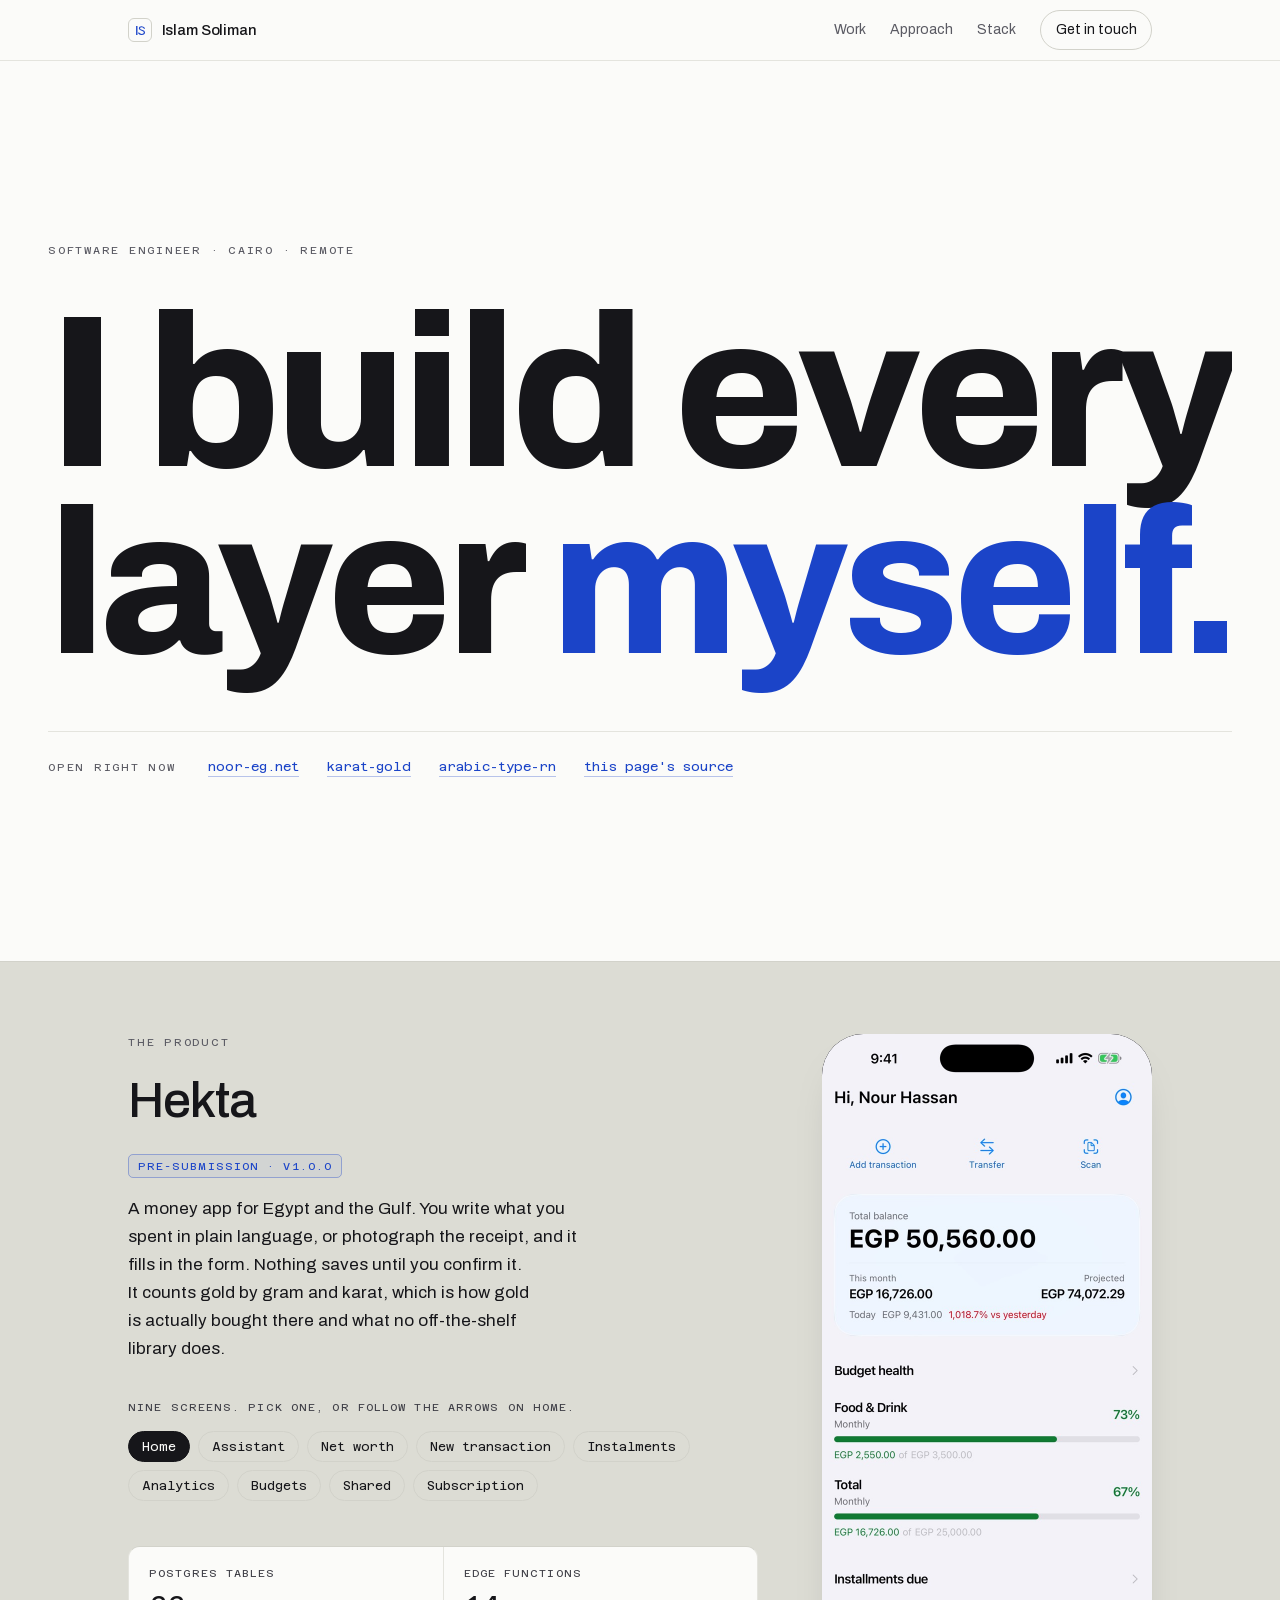
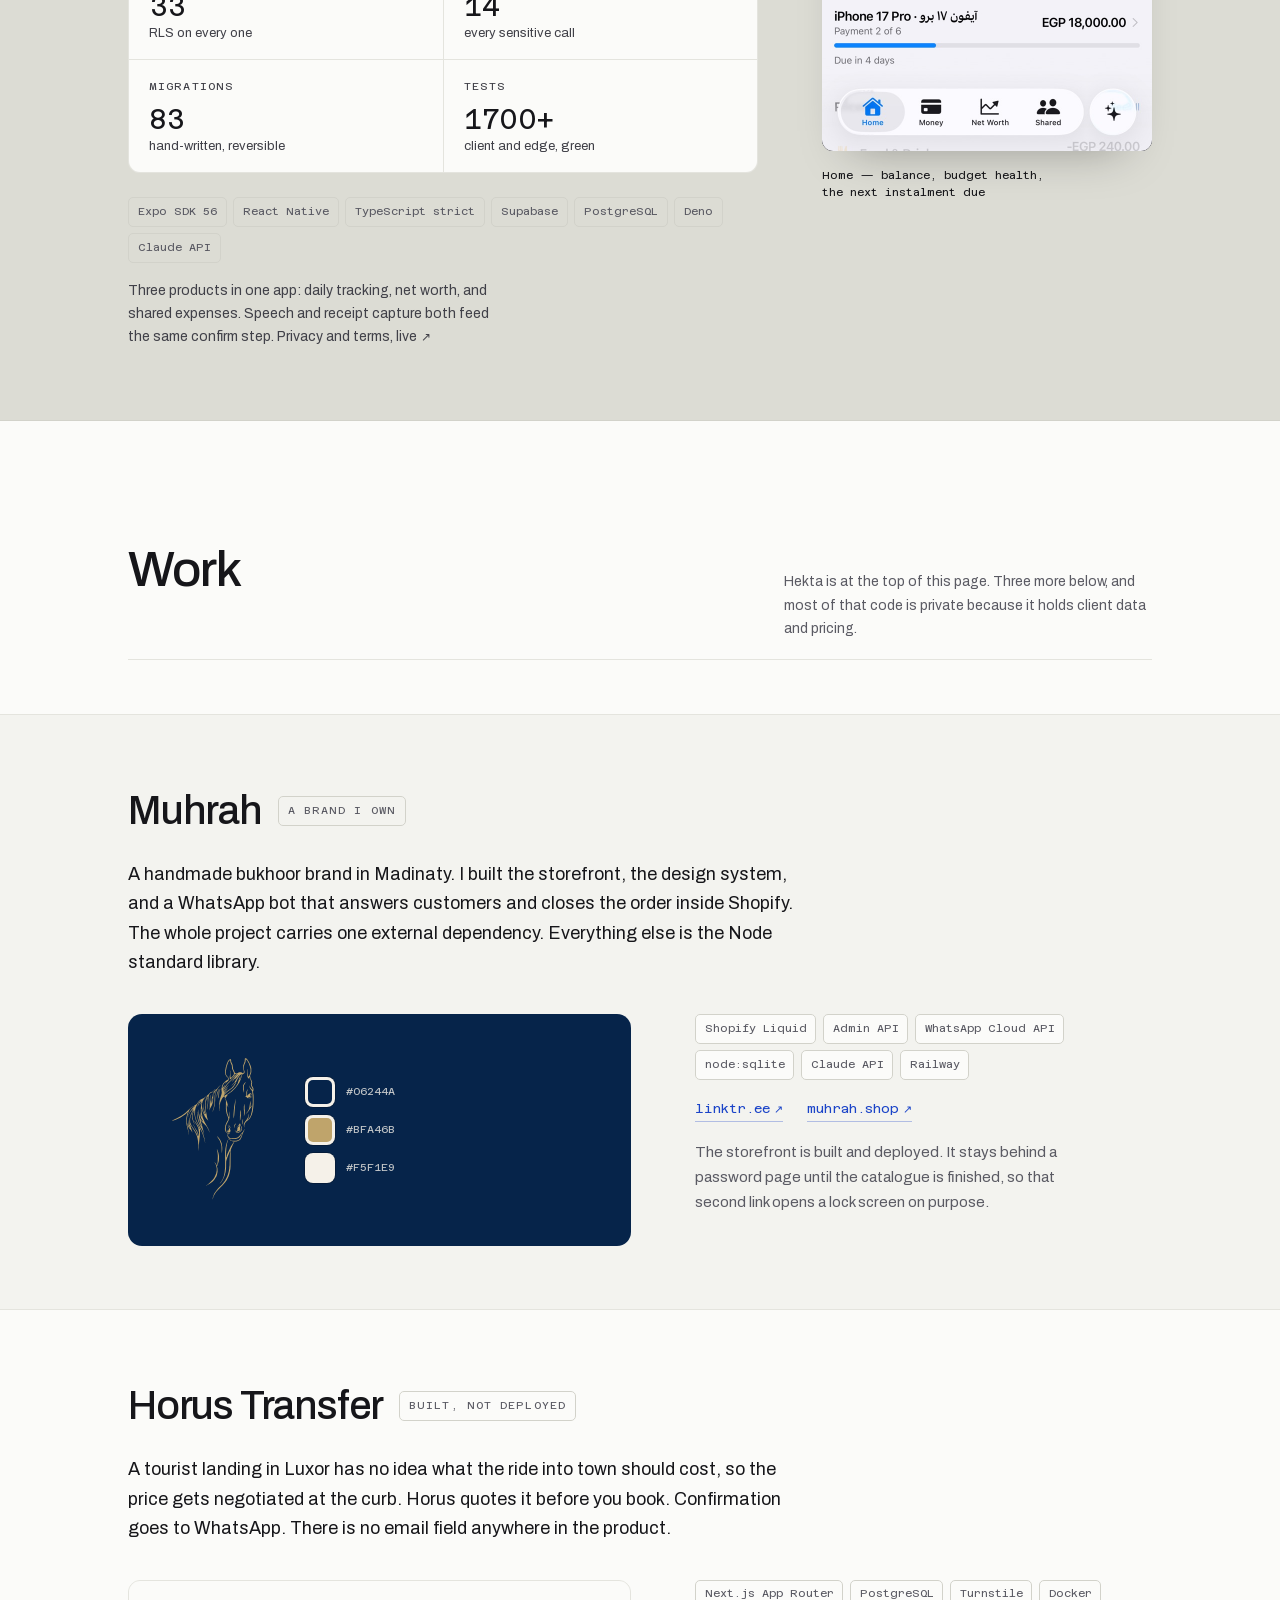
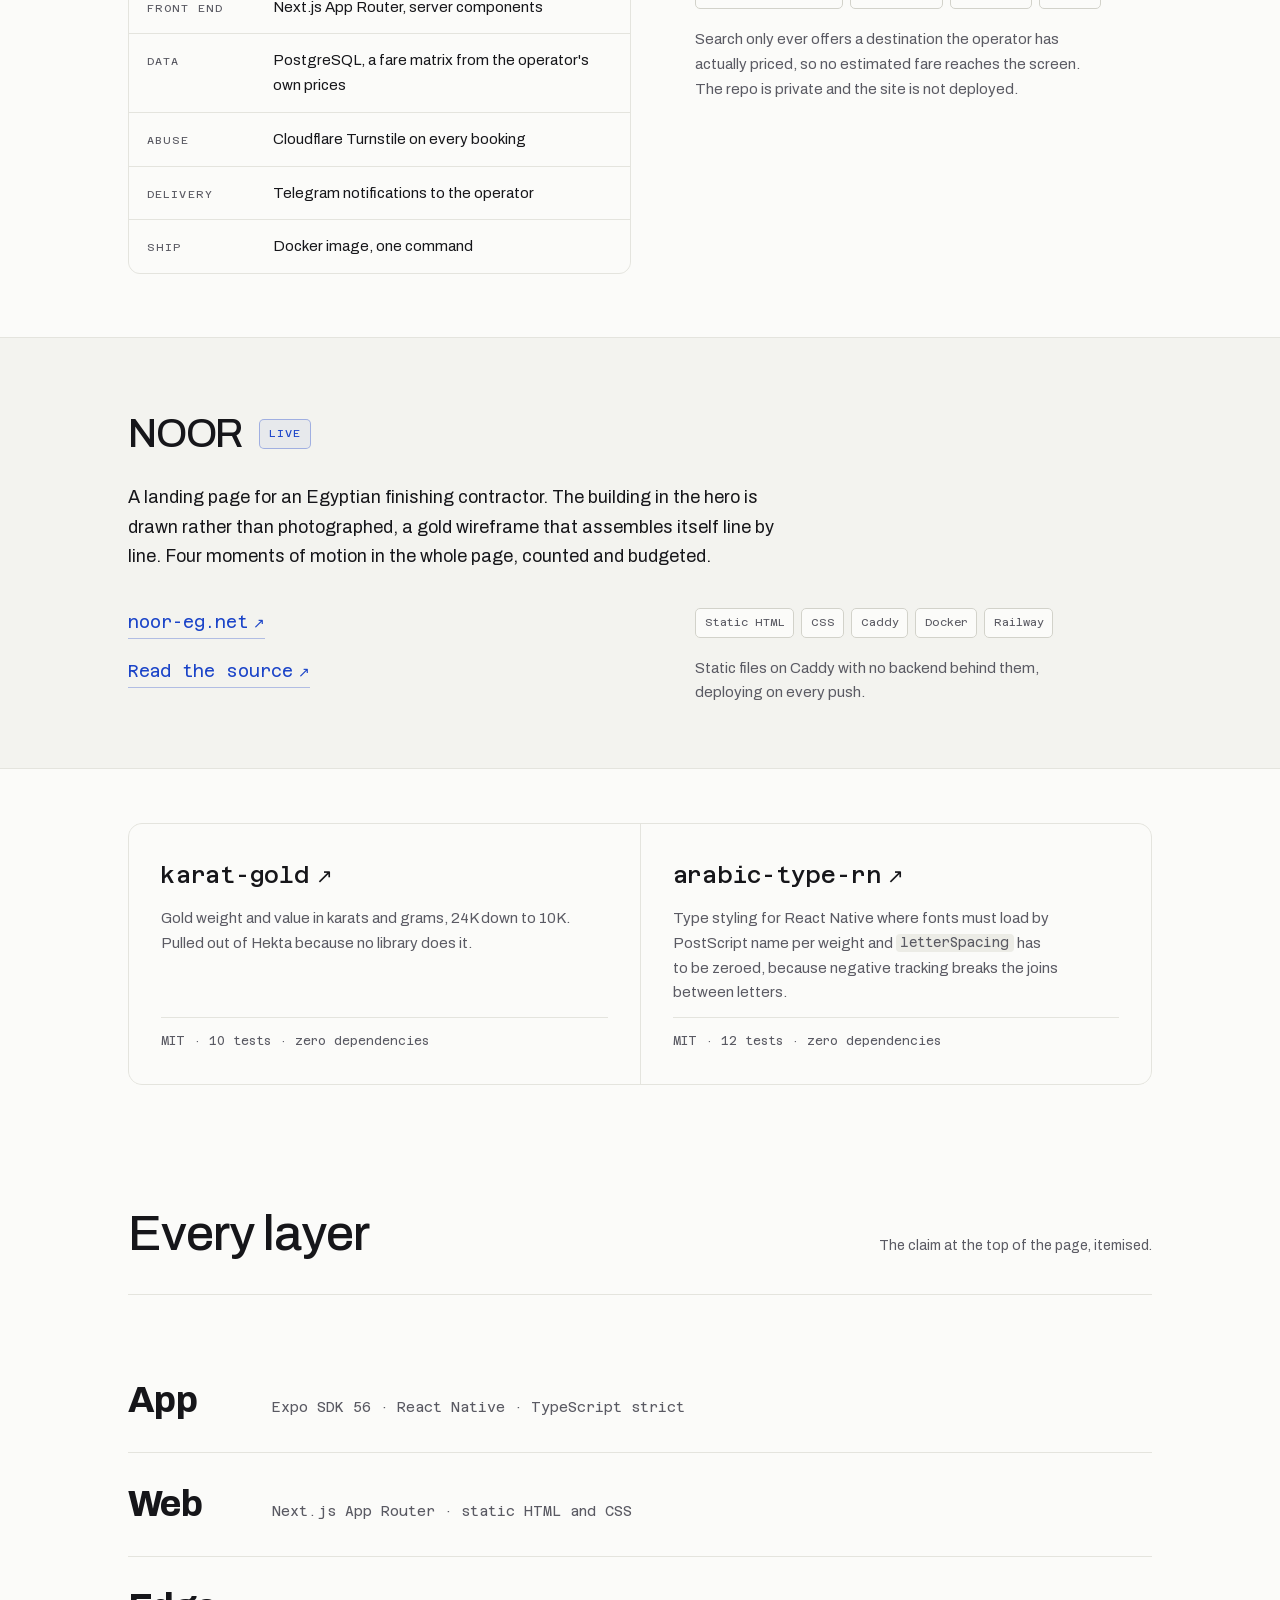
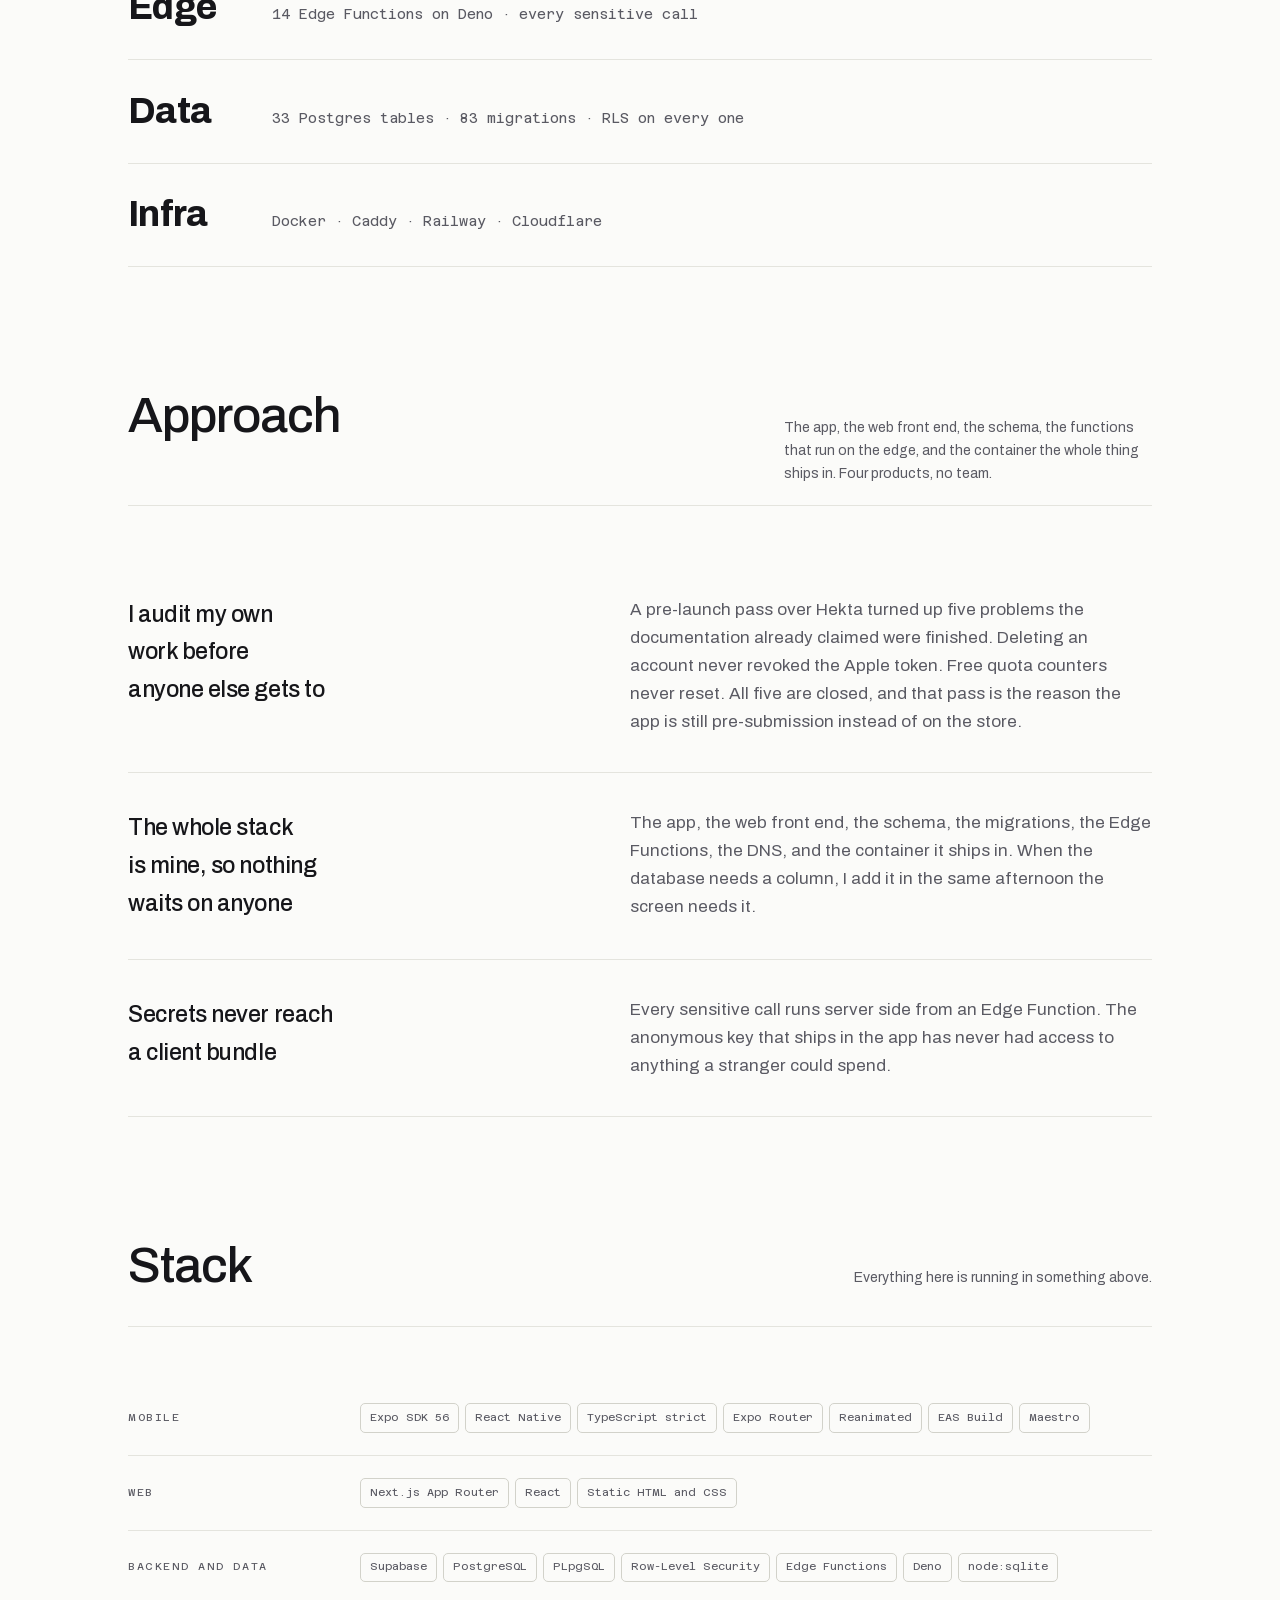
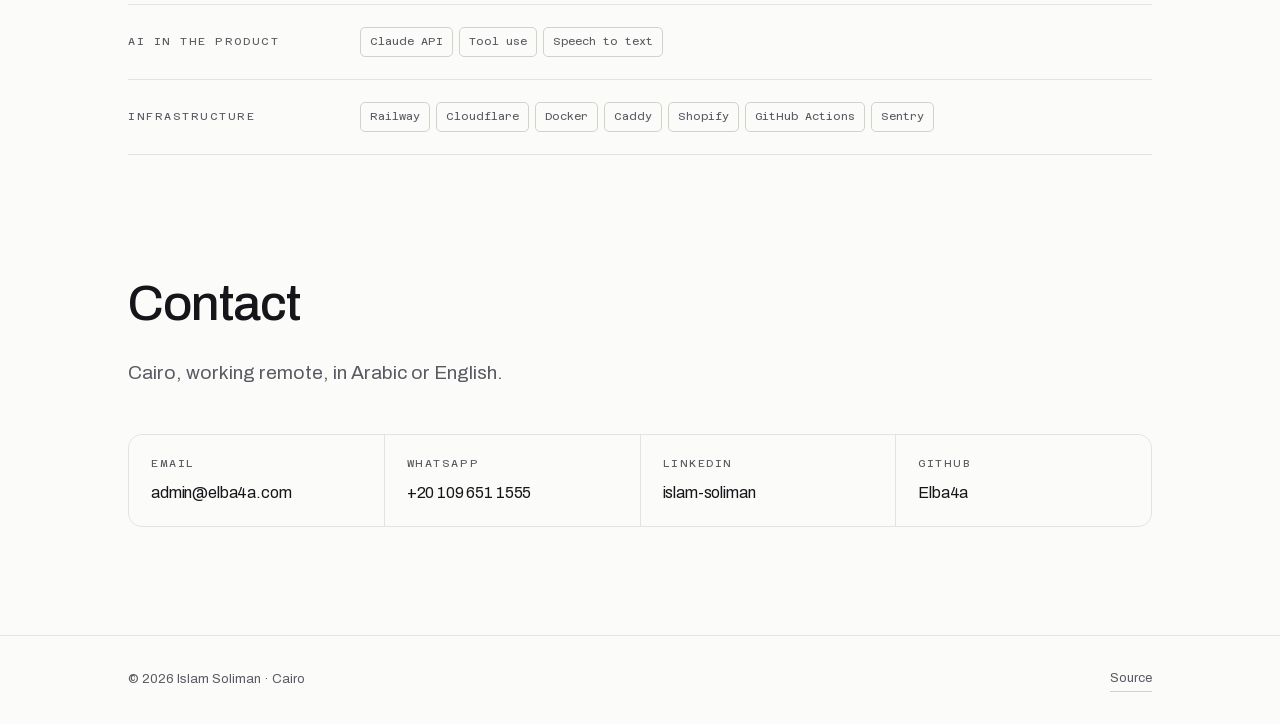
==== commit 1ab0300f: "The product replaces the metaphor: nine real screens you can walk through Islam asked for a phone fr" ====
--- a/index.html
+++ b/index.html
@@ -10,8 +10,8 @@
 <link rel="icon" href="/assets/img/icon-32.png?v=3" sizes="32x32" type="image/png">
 <link rel="apple-touch-icon" href="/assets/img/icon-180.png?v=3">
 <link rel="preload" href="/assets/fonts/archivo-latin.woff2" as="font" type="font/woff2" crossorigin>
-<link rel="stylesheet" href="/assets/css/site.css?v=12">
-<script src="/assets/js/site.js?v=13" defer></script>
+<link rel="stylesheet" href="/assets/css/site.css?v=15">
+<script src="/assets/js/site.js?v=15" defer></script>
 <meta property="og:type" content="website">
 <meta property="og:locale" content="en_US">
 <meta property="og:title" content="Islam Soliman — Software Engineer">
@@ -28,24 +28,23 @@
 </head>
 <body>
 <!--
-THESIS: One engineer builds every layer of a product, so the page is the stack
-itself, fallen through. Refuses both the flat card portfolio and the floating-island
-3D world every WebGL portfolio ships.
-OWN-WORLD: Paper ground, near-black ink, one deep blue. Schibsted Grotesk with Azeret
-Mono on every figure. A procedural WebGL stack behind live DOM content, never inside it.
+THESIS: One engineer builds every layer of a product. The sentence says it and the
+product proves it, so the page is one huge line of type and one app you can use.
+OWN-WORLD: Paper ground, near-black ink, one deep blue, one grey band for the
+product. Archivo fitted line by line to the measure, Azeret Mono on every figure.
+No canvas, no scene, no decoration that is not evidence.
 STORY: This person builds the app, the web, the schema, the functions and the
-infrastructure alone; three of four products cannot be linked, so the openable ones
-come first and the rest are counted.
-FIRST VIEWPORT: Eyebrow, headline, one line of scope, four links that open right now,
-with the device layer of the world drifting behind. Contact sits in the header.
-FORM: Full 3D world, chosen by the user over a contained accent, wow prioritised over
-scan speed; the static page remains complete for every client that cannot render it.
+infrastructure alone; three of four products cannot be linked, so the one that can be
+handled comes first and the rest are counted.
+FIRST VIEWPORT: Eyebrow, the sentence at 218px flush on both margins, four links that
+open right now. Nothing else.
+FORM: The interactive layer is the product itself — nine real screens in a real device
+frame, walked through by the reader. The 3D that stood in for it is deleted.
 FINISH: unreviewed and undocumented is unfinished; this build ends with the finish review, the verdict, and DESIGN.md
 -->
 
 <a class="skip" href="#main">Skip to content</a>
 
-<canvas id="world" aria-hidden="true"></canvas>
 
 <header class="hdr">
   <div class="shell hdr__in">
@@ -95,61 +94,122 @@
     </div>
   </section>
 
-  <!-- ------------------------------------------------------------- work -->
-  <section class="section" id="work">
-    <div class="shell">
-      <div class="s-head reveal">
-        <h2>Work</h2>
-        <p class="s-head__note">Four products. Most of the code is private because it holds client data and pricing.</p>
-      </div>
-    </div>
-
-    <!-- ---------------------------------------------------------- hekta -->
-    <article class="proj shell">
-      <div class="proj__head reveal">
-        <div class="proj__title">
-          <h3>Hekta</h3>
-          <span class="tag tag--live">Pre-submission · v1.0.0</span>
-        </div>
-        <p class="proj__lede">
+  <!-- -------------------------------------------------------- prototype -->
+
+  <!-- Nine real App Store captures at 1320x2868 (440x956pt at @3x), re-encoded
+       at an exact half. Uncropped: the tab bar stays because it is part of the
+       screen, and the three hotspots below are the chevrons printed in the
+       pixels of Home, going where their own labels say. Nothing here is a
+       mockup of the app; it is the app's screens, wired to be walked through. -->
+  <section class="proto" id="product" data-screen="home">
+    <div class="proto__in">
+
+      <div class="proto__say">
+        <p class="eyebrow">The product</p>
+        <h2>Hekta</h2>
+        <span class="tag tag--live">Pre-submission · v1.0.0</span>
+        <p class="proto__lede">
           A money app for Egypt and the Gulf. You write what you spent in plain language, or
           photograph the receipt, and it fills in the form. Nothing saves until you confirm it.
           It counts gold by gram and karat, which is how gold is actually bought there and what
           no off-the-shelf library does.
         </p>
-      </div>
-
-      <div class="gallery reveal">
-        <figure><img src="/assets/img/hekta-home.jpg?v=1" width="620" height="1347" loading="lazy" decoding="async" alt="Hekta home screen: total balance, budget health, and an instalment due in four days."><figcaption>Home</figcaption></figure>
-        <figure><img src="/assets/img/hekta-assistant.jpg?v=1" width="620" height="1347" loading="lazy" decoding="async" alt="The assistant turns a typed sentence into a proposed transaction card with amount, account, category and merchant, waiting on Apply."><figcaption>Assistant</figcaption></figure>
-        <figure><img src="/assets/img/hekta-networth.jpg?v=1" width="620" height="1347" loading="lazy" decoding="async" alt="Net worth, including gold held as an asset measured in grams and karats."><figcaption>Net worth</figcaption></figure>
-        <figure><img src="/assets/img/hekta-capture.jpg?v=1" width="620" height="1347" loading="lazy" decoding="async" alt="Receipt capture, reading a photographed receipt into a transaction."><figcaption>Capture</figcaption></figure>
-        <figure><img src="/assets/img/hekta-analytics.jpg?v=1" width="620" height="1347" loading="lazy" decoding="async" alt="Spending analytics broken down by category over time."><figcaption>Analytics</figcaption></figure>
-      </div>
-
-      <div class="proj__grid">
-        <dl class="facts reveal">
+        <p class="proto__hint">Nine screens. Pick one, or follow the arrows on Home.</p>
+
+
+        <div class="proto__tabs" role="tablist" aria-label="Hekta screens">
+          <button type="button" role="tab" aria-selected="true"  tabindex="0"  aria-controls="proto-screens" data-key="home"         data-cap="Home — balance, budget health, the next instalment due">Home</button>
+          <button type="button" role="tab" aria-selected="false" tabindex="-1" aria-controls="proto-screens" data-key="assistant"    data-cap="Assistant — a typed sentence becomes a transaction card, waiting on Apply">Assistant</button>
+          <button type="button" role="tab" aria-selected="false" tabindex="-1" aria-controls="proto-screens" data-key="networth"     data-cap="Net worth — crypto, gold by gram and karat, stocks">Net worth</button>
+          <button type="button" role="tab" aria-selected="false" tabindex="-1" aria-controls="proto-screens" data-key="capture"      data-cap="New transaction — the form the assistant and the camera both fill in">New transaction</button>
+          <button type="button" role="tab" aria-selected="false" tabindex="-1" aria-controls="proto-screens" data-key="installments" data-cap="Instalments — payment 2 of 6, due in four days">Instalments</button>
+          <button type="button" role="tab" aria-selected="false" tabindex="-1" aria-controls="proto-screens" data-key="analytics"    data-cap="Analytics — twelve weeks of spending, by week and by category">Analytics</button>
+          <button type="button" role="tab" aria-selected="false" tabindex="-1" aria-controls="proto-screens" data-key="budgets"      data-cap="Budgets — monthly ceilings, spent against planned">Budgets</button>
+          <button type="button" role="tab" aria-selected="false" tabindex="-1" aria-controls="proto-screens" data-key="group"        data-cap="Shared — a group trip, who owes whom, and the settlement that clears it">Shared</button>
+          <button type="button" role="tab" aria-selected="false" tabindex="-1" aria-controls="proto-screens" data-key="paywall"      data-cap="Subscription — annual and monthly, both with a free month">Subscription</button>
+        </div>
+
+        <!-- What is under the nine screens, next to the nine screens. Every
+             one of these is countable by someone who is handed the repo. -->
+        <dl class="facts">
           <div><dt>Postgres tables</dt><dd>33 <span>RLS on every one</span></dd></div>
           <div><dt>Edge Functions</dt><dd>14 <span>every sensitive call</span></dd></div>
           <div><dt>Migrations</dt><dd>83 <span>hand-written, reversible</span></dd></div>
           <div><dt>Tests</dt><dd>1700+ <span>client and edge, green</span></dd></div>
         </dl>
 
-        <div class="proj__side reveal">
-          <ul class="chips" aria-label="Stack">
-            <li>Expo SDK 56</li><li>React Native</li><li>TypeScript strict</li>
-            <li>Supabase</li><li>PostgreSQL</li><li>Deno</li><li>Claude API</li>
-          </ul>
-          <p class="proj__meta">
-            Three products in one app: daily tracking, net worth, and shared expenses. Speech
-            and receipt capture both feed the same confirm step.
-          </p>
-          <p class="proj__link">
-            <a href="https://legal.hekta.money" rel="noopener">Privacy and terms, live<span class="go"></span></a>
-          </p>
-        </div>
-      </div>
-    </article>
+        <ul class="chips" aria-label="Stack">
+          <li>Expo SDK 56</li><li>React Native</li><li>TypeScript strict</li>
+          <li>Supabase</li><li>PostgreSQL</li><li>Deno</li><li>Claude API</li>
+        </ul>
+
+        <p class="proto__meta">
+          Three products in one app: daily tracking, net worth, and shared expenses. Speech and
+          receipt capture both feed the same confirm step.
+          <a href="https://legal.hekta.money" rel="noopener">Privacy and terms, live<span class="go"></span></a>
+        </p>
+      </div>
+
+      <figure class="phone">
+        <div class="phone__frame" id="proto-screens" role="tabpanel" aria-label="Hekta screen">
+
+          <div class="screen" data-key="home">
+            <img src="/assets/img/hekta-01-home.jpg?v=1" width="660" height="1434" decoding="async" alt="Hekta home: total balance EGP 50,560.00, this month against a projected figure, budget health at 73% for Food and Drink and 67% overall, and an instalment for an iPhone 17 Pro due in four days.">
+            <!-- The three chevrons printed on this screen, made tappable where
+                 they actually sit. Positioned in percentages of the frame, so
+                 they hold at every device size. -->
+            <button type="button" class="hot" data-to="capture"      style="--x:5%;--y:13.5%;--w:25%;--h:6.5%">Open new transaction</button>
+            <button type="button" class="hot" data-to="budgets"      style="--x:3%;--y:44.5%;--w:94%;--h:5%">Open budget health</button>
+            <button type="button" class="hot" data-to="installments" style="--x:3%;--y:73.8%;--w:94%;--h:5%">Open instalments due</button>
+          </div>
+
+          <div class="screen" data-key="assistant" hidden>
+            <img src="/assets/img/hekta-02-assistant.jpg?v=1" width="660" height="1434" loading="lazy" decoding="async" alt="The assistant: the typed line &quot;Log a 240 EGP coffee expense on CIB Checking under Food and Drink&quot; becomes a New transaction card with amount, account, category, date and merchant filled in, above Apply, Discard and Edit.">
+          </div>
+
+          <div class="screen" data-key="networth" hidden>
+            <img src="/assets/img/hekta-03-networth.jpg?v=1" width="660" height="1434" loading="lazy" decoding="async" alt="Net worth: Bitcoin, a 50 gram 21 karat gold bracelet valued in Egyptian pounds, and Apple stock, each with its own subtotal and change.">
+          </div>
+
+          <div class="screen" data-key="capture" hidden>
+            <img src="/assets/img/hekta-04-capture.jpg?v=1" width="660" height="1434" loading="lazy" decoding="async" alt="The New transaction sheet: expense or income, an amount of 350 EGP, category Groceries, account CIB Checking, a date and an optional note, above Save.">
+          </div>
+
+          <div class="screen" data-key="installments" hidden>
+            <img src="/assets/img/hekta-05-installments.jpg?v=1" width="660" height="1434" loading="lazy" decoding="async" alt="Instalments: EGP 18,000.00 remaining across one plan, an iPhone 17 Pro at payment 2 of 6, due in four days.">
+          </div>
+
+          <div class="screen" data-key="analytics" hidden>
+            <img src="/assets/img/hekta-06-analytics.jpg?v=1" width="660" height="1434" loading="lazy" decoding="async" alt="Analytics: EGP 49,576.00 spent over twelve weeks against a weekly average, a bar chart by week, and top categories led by Shopping at 23%.">
+          </div>
+
+          <div class="screen" data-key="budgets" hidden>
+            <img src="/assets/img/hekta-07-budgets.jpg?v=1" width="660" height="1434" loading="lazy" decoding="async" alt="Budgets: monthly ceilings for Total, Groceries and Food and Drink, each showing spent against planned as a proportion.">
+          </div>
+
+          <div class="screen" data-key="group" hidden>
+            <img src="/assets/img/hekta-08-group.jpg?v=1" width="660" height="1434" loading="lazy" decoding="async" alt="A shared group, Trip to Alexandria, in Egyptian pounds: your position, per-person balances, a suggested settlement, and the expenses behind it.">
+          </div>
+
+          <div class="screen" data-key="paywall" hidden>
+            <img src="/assets/img/hekta-09-paywall.jpg?v=1" width="660" height="1434" loading="lazy" decoding="async" alt="The subscription sheet: what the paid tier unlocks, an annual plan at $39.99 and a monthly at $4.99, both with a free month.">
+          </div>
+
+        </div>
+        <figcaption class="phone__cap">Home — balance, budget health, the next instalment due</figcaption>
+      </figure>
+
+    </div>
+  </section>
+
+  <!-- ------------------------------------------------------------- work -->
+  <section class="section" id="work">
+    <div class="shell">
+      <div class="s-head reveal">
+        <h2>Work</h2>
+        <p class="s-head__note">Hekta is at the top of this page. Three more below, and most of that code is private because it holds client data and pricing.</p>
+      </div>
+    </div>
 
     <!-- --------------------------------------------------------- muhrah -->
     <article class="proj proj--alt shell">
@@ -286,41 +346,39 @@
   </section>
 
   <!-- ----------------------------------------------------------- layers -->
-  <!-- The part comes apart. Each row names a layer, and the plate carrying it
-       lights as you reach it. Row and plate are tied by colour and timing, not
-       by pixel position, so nothing can drift out of register at an odd
-       viewport. With the scene absent every row simply reads at full strength:
-       the finished state is the default, and the scrub only dims what is not
-       current. -->
-  <section class="band" id="layers">
-    <div class="track">
-      <div class="track__pin">
-        <div class="shell track__grid">
-          <ol class="layers">
-            <li class="layer">
-              <span class="layer__k">App</span>
-              <span class="layer__v">Expo SDK 56 · React Native · TypeScript strict</span>
-            </li>
-            <li class="layer">
-              <span class="layer__k">Web</span>
-              <span class="layer__v">Next.js App Router · static HTML and CSS</span>
-            </li>
-            <li class="layer">
-              <span class="layer__k">Edge</span>
-              <span class="layer__v">14 Edge Functions on Deno · every sensitive call</span>
-            </li>
-            <li class="layer">
-              <span class="layer__k">Data</span>
-              <span class="layer__v">33 Postgres tables · 83 migrations · RLS on every one</span>
-            </li>
-            <li class="layer">
-              <span class="layer__k">Infra</span>
-              <span class="layer__v">Docker · Caddy · Railway · Cloudflare</span>
-            </li>
-          </ol>
-          <div class="stage" data-pose="band" aria-hidden="true"></div>
-        </div>
-      </div>
+  <!-- Five rows, one screen, on paper. This was a 220vh pinned dark track with
+       a machined part separating inside it; the part was a metaphor standing
+       where the evidence should be, and 2.2 viewports of near-black scrolling
+       for five list items was the emptiness it was accused of. The counts read
+       better as type anyway — they are the whole payload. -->
+  <section class="section layers" id="layers">
+    <div class="shell">
+      <div class="s-head reveal">
+        <h2>Every layer</h2>
+        <p class="s-head__note">The claim at the top of the page, itemised.</p>
+      </div>
+      <ol class="layers__l">
+        <li class="layer reveal">
+          <span class="layer__k">App</span>
+          <span class="layer__v">Expo SDK 56 · React Native · TypeScript strict</span>
+        </li>
+        <li class="layer reveal">
+          <span class="layer__k">Web</span>
+          <span class="layer__v">Next.js App Router · static HTML and CSS</span>
+        </li>
+        <li class="layer reveal">
+          <span class="layer__k">Edge</span>
+          <span class="layer__v">14 Edge Functions on Deno · every sensitive call</span>
+        </li>
+        <li class="layer reveal">
+          <span class="layer__k">Data</span>
+          <span class="layer__v">33 Postgres tables · 83 migrations · RLS on every one</span>
+        </li>
+        <li class="layer reveal">
+          <span class="layer__k">Infra</span>
+          <span class="layer__v">Docker · Caddy · Railway · Cloudflare</span>
+        </li>
+      </ol>
     </div>
   </section>
 
@@ -383,7 +441,7 @@
         <div class="stack__r">
           <div class="stack__k">Web</div>
           <ul class="chips">
-            <li>Next.js App Router</li><li>React</li><li>Static HTML and CSS</li><li>WebGL</li>
+            <li>Next.js App Router</li><li>React</li><li>Static HTML and CSS</li>
           </ul>
         </div>
         <div class="stack__r">
--- a/assets/css/site.css
+++ b/assets/css/site.css
@@ -46,19 +46,20 @@
   --ink-2:   #5A5A63;
   --line:    #E4E4DE;
   --line-2:  #D2D2CA;
+  /* The one ground that is not paper. A full-bleed band bounded by a rule, not
+     a mid-page tint step: --paper against --paper-2 is 1.074:1, and a 7% step
+     across a viewport reads as a rendering error, which is what shipped once.
+     Measured against --slab, not estimated:
+     --ink 13.1:1 · --ink-2 4.7:1 (AA only) · --accent 5.4:1 (AA only).
+     So captions on the slab use --ink at a smaller size, and no link goes on
+     it — the tab pills carry their own --ink background instead. */
+  --slab:    #DCDCD4;
+  /* --ink-2 is 4.95:1 on the slab, which is AA and not the AAA the rest of the
+     page holds, so muted text on this band uses its own value: 7.44:1. */
+  --slab-ink-2: #404048;
   --accent:  #1B44C8;
   --navy:    #06244A;
   --gold:    #BFA46B;
-
-  /* The dark stage. #0B0B0D is not a taste call — it is the ground the
-     graphite matcap was proven against, and its rim survives on that specific
-     value. Ratios measured against it, not estimated:
-     --on-stage 17.4:1 · --on-stage-2 8.0:1 · --stage-accent 7.7:1
-     `--accent` #1B44C8 is 1.9:1 here and cannot be used on the stage. */
-  --stage:        #0B0B0D;
-  --on-stage:     #F4F4F0;
-  --on-stage-2:   #A6A6B0;
-  --stage-accent: #7FA0FF;
 
   --sans: "Archivo", system-ui, -apple-system, "Segoe UI", sans-serif;
   --mono: "Azeret Mono", ui-monospace, SFMono-Regular, Menlo, monospace;
@@ -392,6 +393,175 @@
 }
 .open__l a:hover { border-block-end-color: var(--accent); }
 
+/* ------------------------------------------------------------- prototype */
+
+/* The product, at the top of the page, as a thing you use rather than a strip
+   of thumbnails. */
+.proto {
+  padding-block: clamp(3rem, 8vh, 6rem);
+  background: var(--slab);
+  border-block: 1px solid var(--line-2);
+}
+
+.proto__in {
+  max-inline-size: var(--shell);
+  margin-inline: auto;
+  padding-inline: var(--gut);
+  display: grid;
+  grid-template-columns: minmax(0, 1fr) auto;
+  gap: clamp(2rem, 5vw, 4.5rem);
+  align-items: start;
+}
+
+@media (max-width: 860px) {
+  /* The phone first: on a phone, the product is the point. */
+  .proto__in { grid-template-columns: minmax(0, 1fr); justify-items: center; }
+  .proto__say { order: 2; }
+  .phone { order: 1; }
+}
+
+.proto__say h2 { font-size: var(--fs-h2); font-weight: 500; margin-block: .5rem .5rem; }
+.proto__lede { max-inline-size: 46ch; margin-block-start: 1rem; }
+.proto__hint {
+  font-family: var(--mono);
+  font-size: var(--fs-meta);
+  letter-spacing: .1em;
+  text-transform: uppercase;
+  color: var(--slab-ink-2);
+  margin-block-start: clamp(1.75rem, 4vh, 2.5rem);
+}
+
+/* Every muted token on the page is measured against --paper and lands one
+   grade lower on the slab, so the band re-points them rather than accepting AA
+   where the rest of the page holds AAA. */
+.proto .facts dt,
+.proto .facts span,
+.proto__meta { color: var(--slab-ink-2); }
+.proto .facts { border-block-start-color: var(--line-2); }
+.proto .facts > div { border-block-end-color: var(--line-2); }
+.proto .chips li { border-color: var(--line-2); background: transparent; }
+
+.proto .facts { margin-block-start: clamp(2rem, 5vh, 3rem); }
+.proto .chips { margin-block-start: 1.5rem; }
+.proto__meta {
+  margin-block-start: 1rem;
+  font-size: .875rem;
+  max-inline-size: 46ch;
+}
+.proto__meta a { white-space: nowrap; }
+
+/* The index. Nine named screens, always all nine — the phone shows one at a
+   time but the page never hides what it holds. */
+.proto__tabs {
+  display: flex;
+  flex-wrap: wrap;
+  gap: .5rem;
+  margin-block-start: .875rem;
+}
+.proto__tabs button {
+  font-family: var(--mono);
+  font-size: .78125rem;
+  color: var(--ink);
+  background: transparent;
+  border: 1px solid var(--line-2);
+  border-radius: 999px;
+  padding: .4375rem .8125rem;
+  cursor: pointer;
+  transition: border-color .2s var(--ease), background-color .2s var(--ease);
+}
+.proto__tabs button:hover { border-color: var(--ink); }
+.proto__tabs button[aria-selected="true"] {
+  background: var(--ink);
+  border-color: var(--ink);
+  color: var(--paper);
+}
+
+/* ---- the device ---------------------------------------------------------
+
+   Not a mockup: 1320x2868 is 440x956pt at @3x, so the corner radii below are
+   the device's own, expressed as a fraction of its width. No drawn notch (the
+   Dynamic Island is in the pixels), no side buttons, no angle, no reflection.
+
+   The 2px ring is what actually solves the contrast problem. The screens are
+   iOS light mode on #F2F2F7; against --paper that is 1.08:1 and invisible.
+   Against --ink it is 16.17:1, and that holds on any ground, under any
+   ambient light, whatever the palette does later. */
+.phone {
+  margin: 0;
+  inline-size: min(330px, 78vw);   /* 330 CSS px is exactly 660 source px at DPR 2 */
+  position: sticky;
+  inset-block-start: calc(60px + 1.5rem);
+  /* The container has to be the PARENT. `container-type` makes an element a
+     container for its descendants, not for itself, so `cqw` in the frame's own
+     border-radius fell through to the viewport: 12.5% of 1280px is 160px, and
+     the device rendered with a domed top. */
+  container-type: inline-size;
+}
+@media (max-width: 860px) { .phone { position: static; } }
+
+.phone__frame {
+  position: relative;
+  aspect-ratio: 660 / 1434;
+  background: var(--ink);          /* no seam in the moment before an image lands */
+  overflow: hidden;
+  border-start-start-radius: 12.5cqw;   /* 55pt of 440pt */
+  border-start-end-radius: 12.5cqw;
+  /* The bottom is NOT the device radius. Probing the largest uniform corner
+     region on all nine screens found tops safe at 58pt or more everywhere, but
+     bottoms as tight as 15pt — so a true 55pt bottom radius would clip live
+     content on four of them. 15pt of 440pt is 3.4%. */
+  border-end-start-radius: 3.4cqw;
+  border-end-end-radius: 3.4cqw;
+  box-shadow:
+    inset 0 0 0 2px var(--ink),
+    0 24px 48px -28px rgb(0 0 0 / .35);
+}
+
+.screen { position: absolute; inset: 0; }
+.screen img { inline-size: 100%; block-size: 100%; display: block; }
+
+/* Only once the script has taken over does one-at-a-time become true. Hiding
+   them in the stylesheet instead would leave eight screens unreachable on any
+   client where the script does not run. */
+.proto--live .screen[hidden] { display: none; }
+
+@media (prefers-reduced-motion: no-preference) {
+  .proto--live .screen { animation: screen-in .18s var(--ease-out) both; }
+}
+@keyframes screen-in { from { opacity: 0; transform: translateY(6px); } }
+
+/* The three chevrons printed on Home, made tappable where they actually sit.
+   Invisible until focused or hovered: the screenshot already draws the
+   affordance, so a second one over it would be a lie about the interface. */
+.hot {
+  position: absolute;
+  inset-block-start: var(--y);
+  inset-inline-start: var(--x);
+  inline-size: var(--w);
+  block-size: var(--h);
+  border: 1px solid transparent;
+  border-radius: 8px;
+  background: transparent;
+  cursor: pointer;
+  /* Named for a screen reader, silent to a sighted reader. */
+  color: transparent;
+  font-size: 0;
+}
+.hot:hover, .hot:focus-visible {
+  border-color: var(--accent);
+  background: color-mix(in srgb, var(--accent) 10%, transparent);
+}
+.proto:not([data-screen="home"]) .hot { display: none; }
+
+.phone__cap {
+  margin-block-start: 1rem;
+  font-family: var(--mono);
+  font-size: var(--fs-meta);
+  line-height: 1.55;
+  color: var(--ink);
+  max-inline-size: 34ch;
+}
+
 /* -------------------------------------------------------------- sections */
 
 .section { padding-block: var(--rhythm) 0; }
@@ -842,141 +1012,45 @@
   *, *::before, *::after { transition-duration: .001ms !important; }
 }
 
-/* ------------------------------------------------------------- the world */
-
-/* The canvas is a backdrop, never a container. Every word on this page lives
-   in the DOM above it, so a client that never gets a WebGL context loses the
-   scene and nothing else. It stays `display:none` until site.js has confirmed
-   the client can actually render it and adds `.has-world`. */
-
-/* z-index -1, so the canvas paints under the root background and over nothing
-   else. Content never has to be lifted above it, which matters more than it
-   sounds: the rule that did the lifting was
-   `.has-world body > :not(#world) { position: relative }`, and `:not(#world)`
-   counts as an ID selector, so it scored (1,1,1) and silently beat both
-   `.skip { position: absolute }` and `.hdr { position: sticky }` at (0,1,0).
-   That one line put a black skip-link slab in the corner, killed the sticky
-   header, and shifted the page 28px when the async import landed. At -1 the
-   rule does not need to exist. */
-#world {
-  display: none;
-  position: fixed;
-  inset: 0;
-  inline-size: 100%;
-  block-size: 100%;
-  z-index: -1;
-  pointer-events: none;
-}
-.has-world #world { display: block; }
-
-/* NOTHING ELSE MAY REFERENCE `.has-world`. The canvas is fixed and out of
-   flow, so its appearance cannot move anything, and the page must look
-   identical whether the scene loaded or not.
-
-   Gone with the old architecture, and deliberately not replaced:
-     · the 88%-opaque `.section` panels with `backdrop-filter: blur(14px)`
-     · the `.proj--alt` tint
-     · the radial paper scrim under the hero
-   All three existed to protect text from a canvas that sat behind the whole
-   page. The canvas now paints only inside `.stage` rectangles, so there is
-   nothing to protect the text from. A full-viewport backdrop blur also cost
-   more per frame on a mid-range phone than the entire scene did. */
-
-/* ------------------------------------------------------------- the stage */
-
-/* The cell the 3D is allowed to paint in. world.js reads this element's
-   rect every frame and scissors the renderer to it, which is what makes
-   "text never fights geometry" a fact about the layout rather than a
-   tuning exercise. It is empty, `aria-hidden`, and it reserves its own
-   space — so the page does not move when the scene arrives, and looks
-   deliberate when it never does. */
-.stage {
-  min-block-size: min(62svb, 30rem);
-  align-self: stretch;
-}
-
-/* Both stage rules live here, together and in this order, on purpose. The
-   mobile override first sat up with the hero — earlier in the file — so the
-   base `min-block-size` won on source order, `aspect-ratio` sized the width
-   from a 480px height, and the box came out 600px wide inside a 390px
-   viewport: 250px of horizontal overflow, invisible because `html` clips. */
-@media (max-width: 860px) {
-  .stage {
-    min-block-size: 0;
-    /* Width-driven, never height-driven. `aspect-ratio` resolves from
-       whichever axis is constrained, and in a single-column grid that has to
-       be the width or the box escapes the column. */
-    inline-size: 100%;
-    block-size: auto;
-    aspect-ratio: 5 / 4;
-  }
-}
-
-/* ------------------------------------------------------------ the band */
-
-/* Same construction as the hero: the dark ground is a z-index -2
-   pseudo-element so the canvas can paint between it and the text. Never a
-   background on the section itself. */
-.band { position: relative; color: var(--on-stage); }
-.band::before {
-  content: "";
-  position: absolute;
-  inset: 0;
-  z-index: -2;
-  background: var(--stage);
-}
-
-/* A tall track with a pinned inner. Scroll through the track scrubs the part;
-   the cost is bounded at 1.2 extra viewports and nothing is scroll-jacked —
-   the page keeps moving at exactly the speed the reader is scrolling it. */
-.track { block-size: 220svb; }
-.track__pin {
-  position: sticky;
-  inset-block-start: 0;
-  block-size: 100svb;
-  display: grid;
-  align-items: center;
-}
-.track__grid {
-  display: grid;
-  grid-template-columns: minmax(0, 1fr) minmax(0, 1fr);
-  gap: clamp(1.5rem, 4vw, 3.5rem);
-  align-items: center;
-  inline-size: 100%;
-}
-
-.layers { display: grid; gap: clamp(.875rem, 2.2vh, 1.5rem); }
+/* ------------------------------------------------------------ the layers */
+
+/* Five rows on paper, one screen. This was a 220svb pinned dark track with a
+   machined part separating inside it, and it is gone: the part was a metaphor
+   standing where evidence should be, and 2.2 viewports of near-black scroll
+   for five list items was exactly the emptiness it was accused of. The counts
+   were always the payload, and they read better as type than as drilled holes
+   nobody can count at hero scale.
+   Gone with it: the whole WebGL layer, both matcaps, and the #world canvas. */
+
+.layers__l { display: grid; }
 .layer {
   display: grid;
-  gap: .3rem;
-  padding-inline-start: 1rem;
-  border-inline-start: 2px solid rgb(255 255 255 / .14);
-  transition: color .45s var(--ease), border-color .45s var(--ease);
-}
+  grid-template-columns: minmax(0, 7rem) minmax(0, 1fr);
+  gap: .35rem 2rem;
+  align-items: baseline;
+  padding-block: clamp(1rem, 2.4vh, 1.5rem);
+  border-block-start: 1px solid var(--line);
+}
+.layer:last-child { border-block-end: 1px solid var(--line); }
+/* The section head already draws a rule; a second one 58px below it reads as
+   an empty first row. */
+.layer:first-child { border-block-start: 0; }
+
 .layer__k {
-  font-family: var(--mono);
-  font-size: var(--fs-meta);
-  letter-spacing: .16em;
-  text-transform: uppercase;
-}
-.layer__v { font-size: clamp(1rem, 1.3vw, 1.125rem); }
-
-/* Motion is opt-IN. With no scene, every row sits at full strength and the
-   band reads as a plain list. `data-scrub` is added by world.js only once it
-   is actually driving the part, and only then does anything dim. */
-.band[data-scrub] .layer { color: var(--on-stage-2); }
-.band[data-scrub] .layer.is-on {
-  color: var(--on-stage);
-  border-inline-start-color: var(--stage-accent);
-}
-
-@media (max-width: 860px) {
-  /* The part first, then the list under it — the same order as the hero, so
-     the page has one rhythm rather than two. */
-  .track__grid { grid-template-columns: 1fr; gap: clamp(1.25rem, 4vh, 2rem); }
-  .layers { order: 2; }
-  .track__grid .stage { order: 1; aspect-ratio: 4 / 3; }
-  .track { block-size: 200svb; }
+  font-size: clamp(1.5rem, 3.4vw, 2.25rem);
+  font-weight: 760;
+  font-stretch: 100%;
+  letter-spacing: -.02em;
+}
+.layer__v {
+  font-family: var(--mono);
+  font-size: .875rem;
+  line-height: 1.6;
+  color: var(--ink-2);
+}
+
+@media (max-width: 560px) {
+  .layer { grid-template-columns: minmax(0, 1fr); }
 }
 
 /* ---------------------------------------------------------------- gallery */
